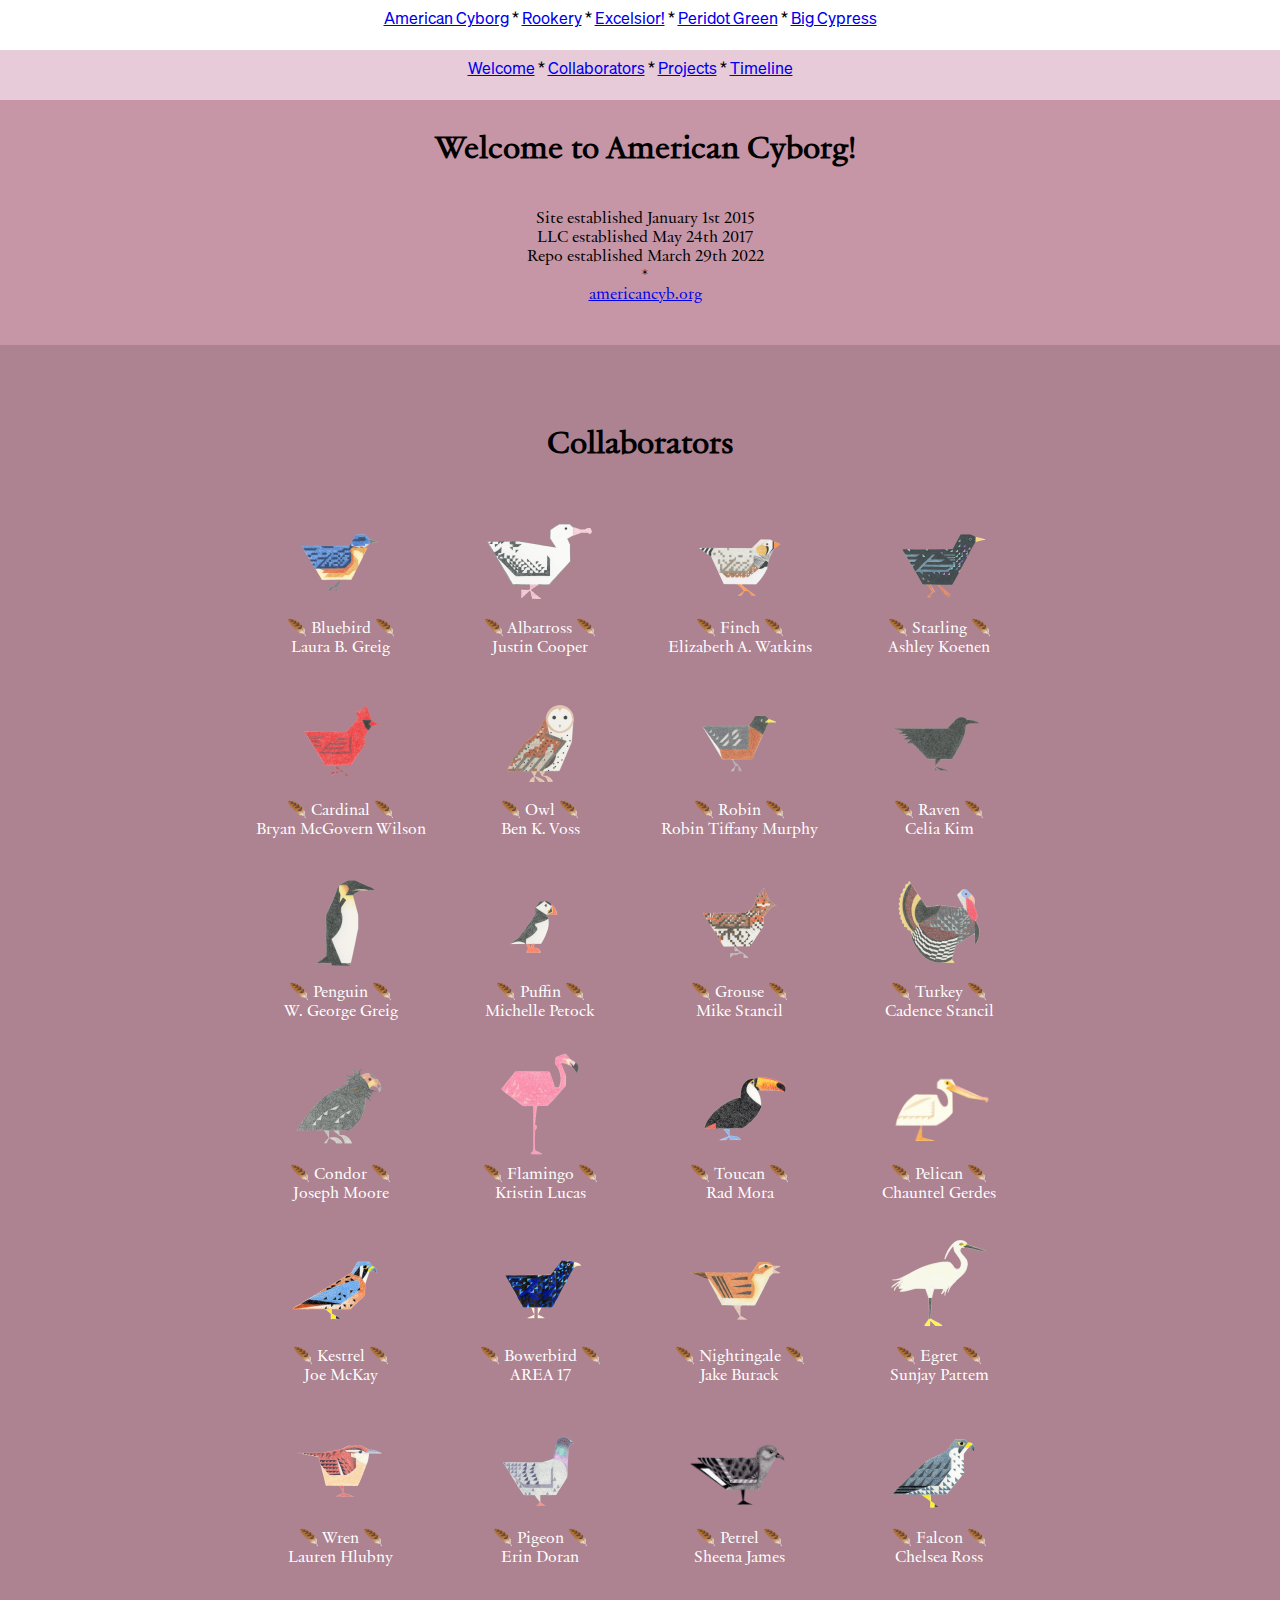
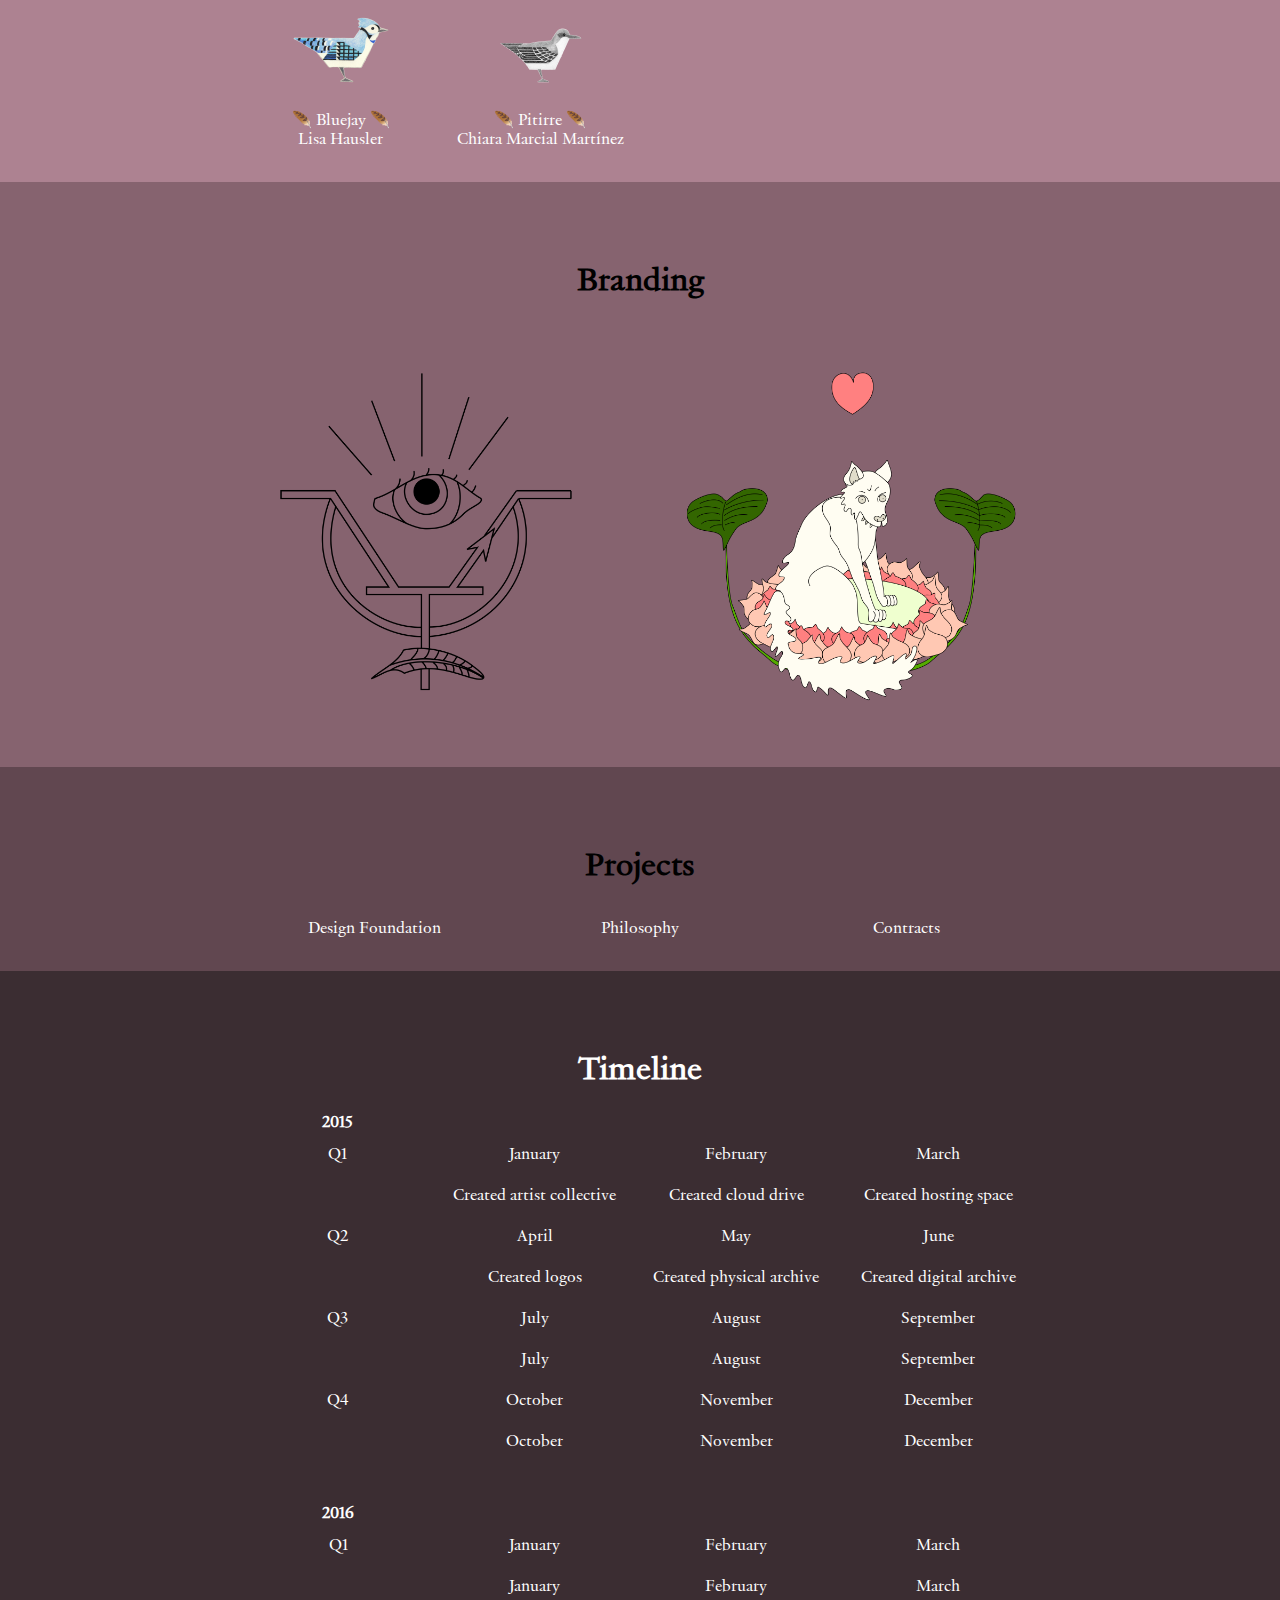
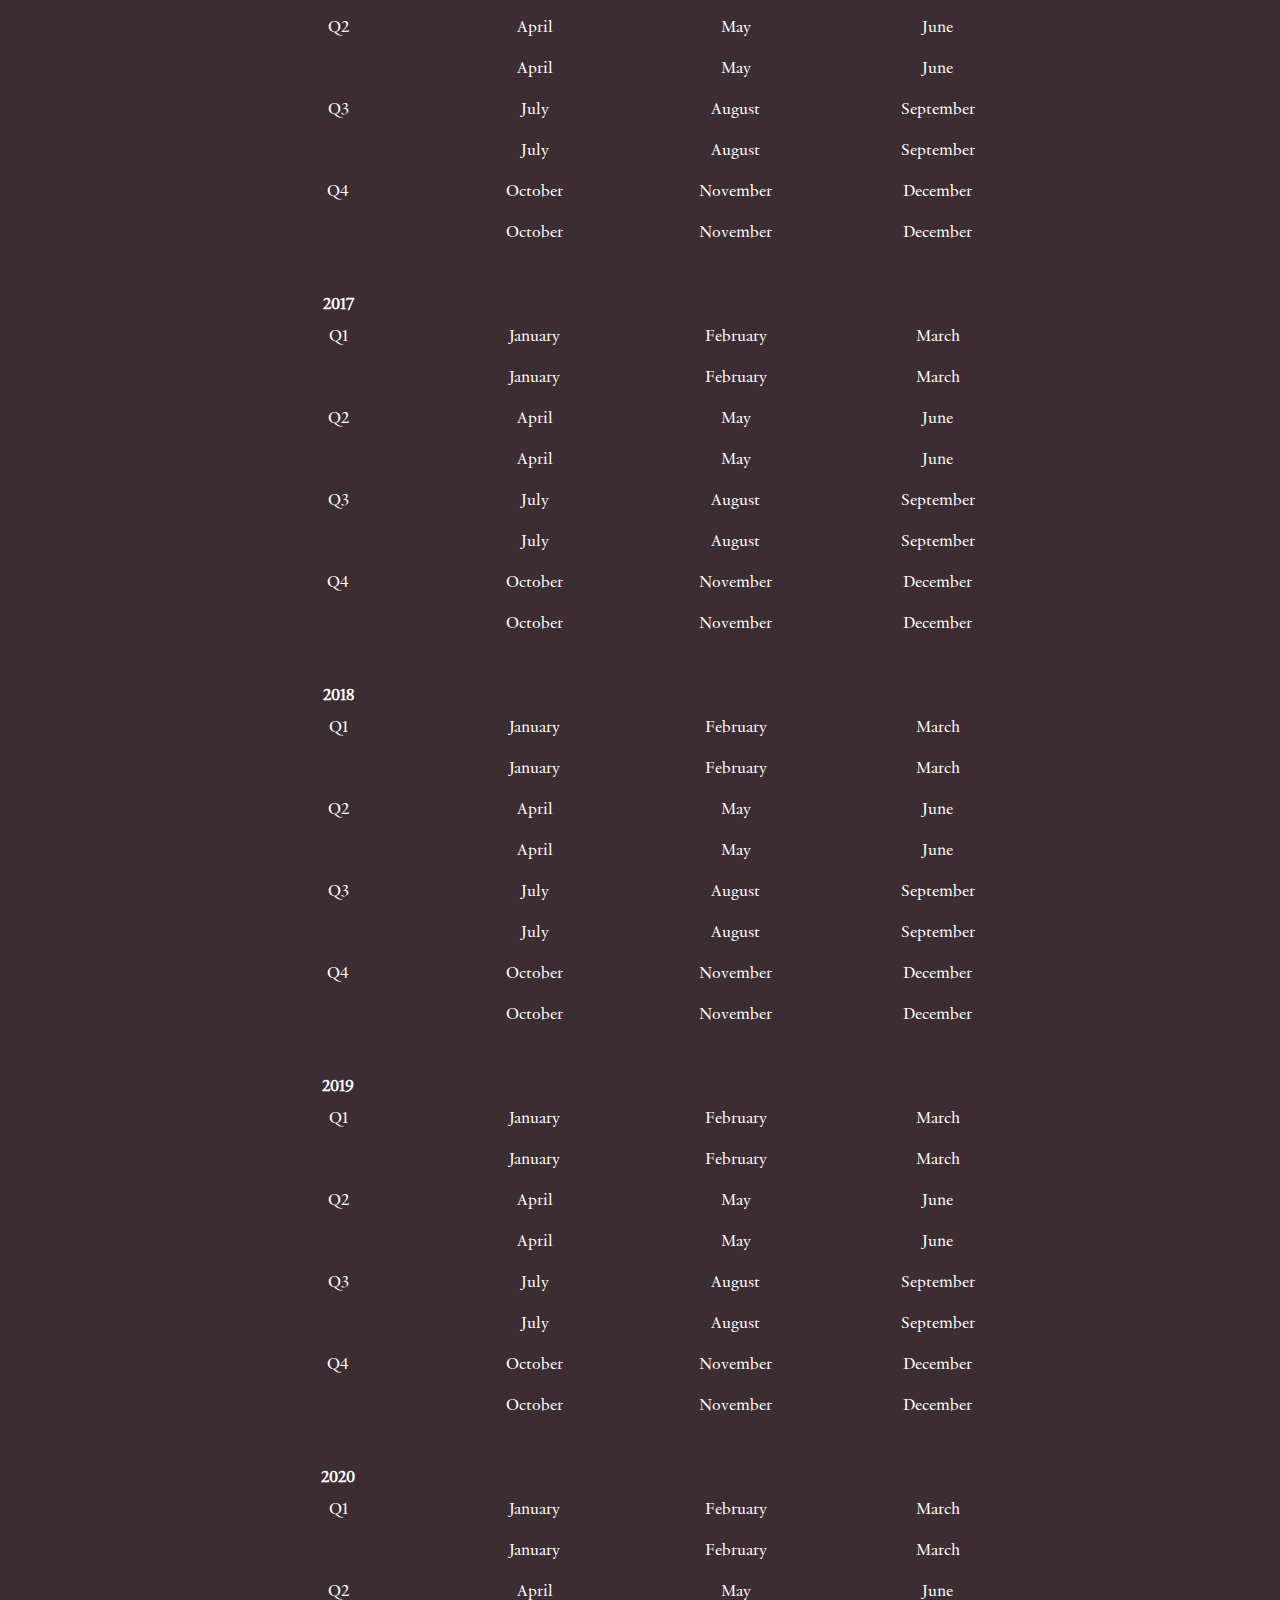
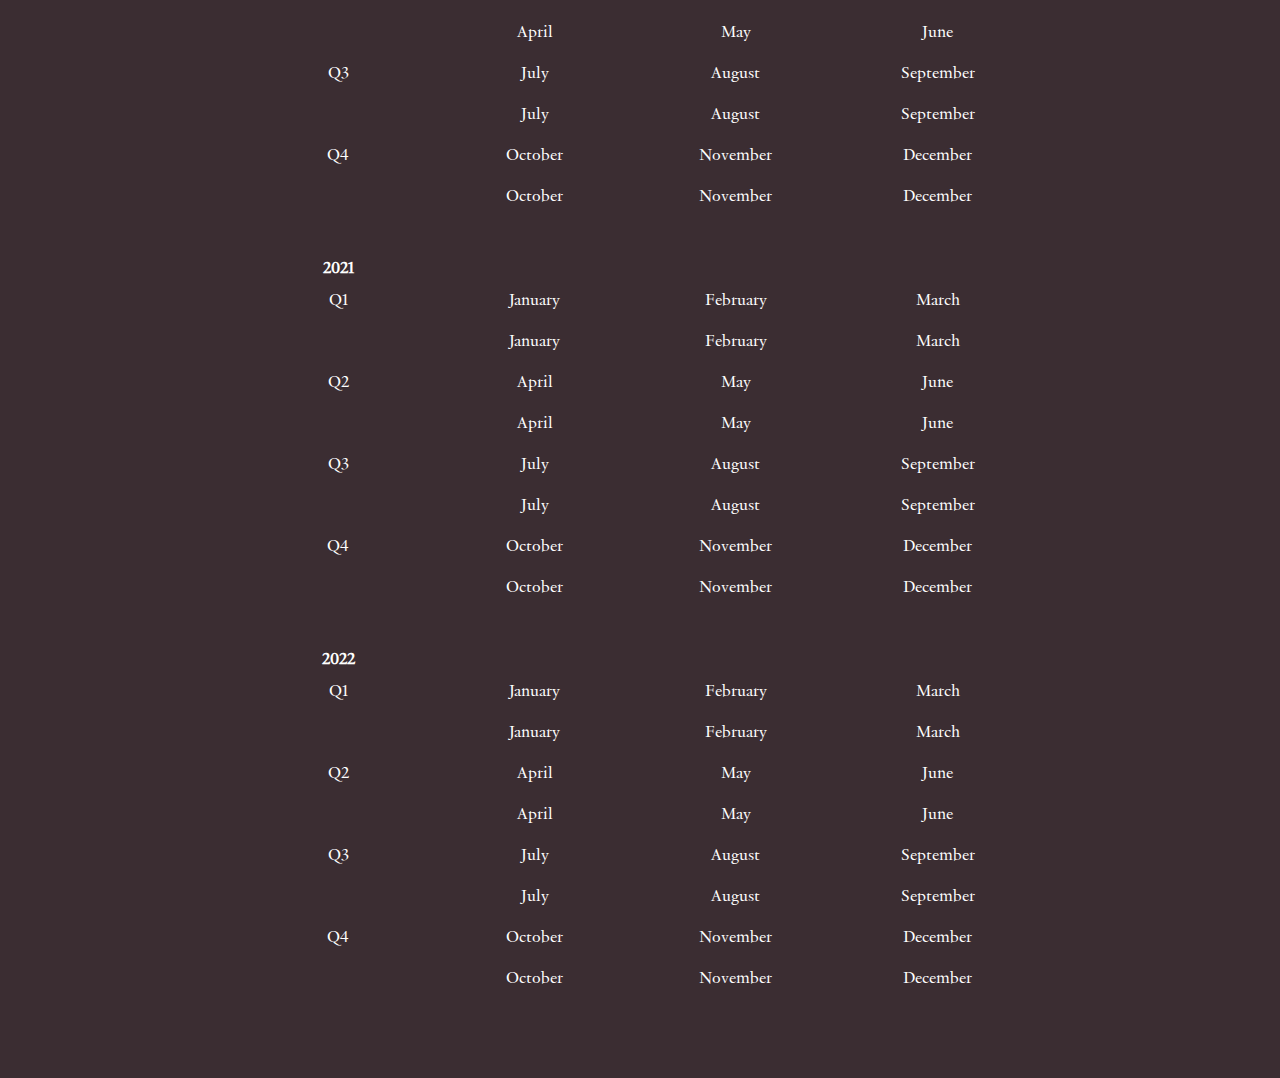
==== 1AC/index.html @ fabd2825 "Ombre Update 1AC" ====
<html>
  <head>
    <title>AC - American Cyborg</title>
    <link rel="stylesheet" href="../style.css">
    <link rel="stylesheet" href="cyborg-style.css">
  </head>

  <body>
    <div class="nav1">
      <a class="da" href="../1AC/index.html">American Cyborg</a> * 
      <a class="da" href="../2RO/index.html">Rookery</a> * 
      <a class="da" href="../3EX/index.html">Excelsior!</a> * 
      <a class="da" href="../4PG/index.html">Peridot Green</a> * 
      <a class="da" href="../5BC/index.html">Big Cypress</a>
    </div>

    <div class="nav2">
      <a class="da" href="#welcome">Welcome</a> * 
      <a class="da" href="#collaborators">Collaborators</a> * 
      <a class="da" href="#projects">Projects</a> * 
      <a class="da" href="#timeline">Timeline</a>
    </div>

    <div class="welcome" id="welcome">
      <h1>Welcome to American Cyborg!</h1>
      <br>Site established January 1st 2015
      <br>LLC established May 24th 2017
      <br>Repo established March 29th 2022
      <br>*
      <br><a href="https://americancyb.org/">americancyb.org</a>
    </div>

    <div class="collaborators" id="collaborators">
    </div>
    <div class="collaborators">
      <h1>Collaborators</h1>
      <table>
        <tr>
          <td>
            <img class="bird" src="../1AC/assets/bird-thumbs/bluebird-sm.png">
            <br>🪶 Bluebird 🪶
            <br>Laura B. Greig
          </td>
          <td>
            <img class="bird" src="../1AC/assets/bird-thumbs/albatross-sm.png">
            <br>🪶 Albatross 🪶
            <br>Justin Cooper
          </td>
          <td>
            <img class="bird" src="../1AC/assets/bird-thumbs/finch-sm.png">
            <br>🪶 Finch 🪶
            <br>Elizabeth A. Watkins
          </td>
          <td>
            <img class="bird" src="../1AC/assets/bird-thumbs/starling-sm.png">
            <br>🪶 Starling 🪶 
            <br>Ashley Koenen
          </td>
        </tr>  
        <tr>
          <td>
            <img class="bird" src="../1AC/assets/bird-thumbs/cardinal-sm.png">
            <br>🪶 Cardinal 🪶
            <br>Bryan McGovern Wilson
          </td>
          <td>
            <img class="bird" src="../1AC/assets/bird-thumbs/owl-sm.png">
            <br>🪶 Owl 🪶
            <br>Ben K. Voss
          </td>
          <td>
            <img class="bird" src="../1AC/assets/bird-thumbs/robin-sm.png">
            <br>🪶 Robin 🪶 
            <br>Robin Tiffany Murphy
          </td>
          <td>
            <img class="bird" src="../1AC/assets/bird-thumbs/raven-sm.png">
            <br>🪶 Raven 🪶
            <br>Celia Kim
          </td>
        </tr>   
        <tr>
          <td>
            <img class="bird" src="../1AC/assets/bird-thumbs/penguin-sm.png">
            <br>🪶 Penguin 🪶
            <br>W. George Greig
          </td>
          <td>
            <img class="bird" src="../1AC/assets/bird-thumbs/puffin-sm.png">
            <br>🪶 Puffin 🪶 
            <br>Michelle Petock
          </td>
          <td>
            <img class="bird" src="../1AC/assets/bird-thumbs/grouse-sm.png">
            <br>🪶 Grouse 🪶
            <br>Mike Stancil
          </td>
          <td>
            <img class="bird" src="../1AC/assets/bird-thumbs/turkey-sm.png">
            <br>🪶 Turkey 🪶
            <br>Cadence Stancil
          </td>
        </tr> 
        <tr>
          <td>
            <img class="bird" src="../1AC/assets/bird-thumbs/condor-sm.png">
            <br>🪶 Condor 🪶
            <br>Joseph Moore
          </td>
          <td>
            <img class="bird" src="../1AC/assets/bird-thumbs/flamingo-sm.png">
            <br>🪶 Flamingo 🪶
            <br>Kristin Lucas
          </td>
          <td>
            <img class="bird" src="../1AC/assets/bird-thumbs/toucan-sm.png">
            <br>🪶 Toucan 🪶
            <br>Rad Mora
          </td>
          <td>
            <img class="bird" src="../1AC/assets/bird-thumbs/pelican-sm.png">
            <br>🪶 Pelican 🪶
            <br>Chauntel Gerdes
          </td>
        </tr>
        <tr>
          <td>
            <img class="bird" src="../1AC/assets/bird-thumbs/kestrel-sm.png">
            <br>🪶 Kestrel 🪶
            <br>Joe McKay
          </td>
          <td>
            <img class="bird" src="../1AC/assets/bird-thumbs/bowerbird-sm.png">
            <br>🪶 Bowerbird 🪶
            <br>AREA 17
          </td>
          <td>
            <img class="bird" src="../1AC/assets/bird-thumbs/nightingale-sm.png">
            <br>🪶 Nightingale 🪶
            <br>Jake Burack
          </td>
          <td>
            <img class="bird" src="../1AC/assets/bird-thumbs/egret-sm.png">
            <br>🪶 Egret 🪶
            <br>Sunjay Pattem
          </td>
        </tr>    
        <tr>
          <td>
            <img class="bird" src="../1AC/assets/bird-thumbs/wren-sm.png">
            <br>🪶 Wren 🪶
            <br>Lauren Hlubny
          </td>
          <td>
            <img class="bird" src="../1AC/assets/bird-thumbs/pigeon-sm.png">
            <br>🪶 Pigeon 🪶
            <br>Erin Doran
          </td>
          <td>
            <img class="bird" src="../1AC/assets/bird-thumbs/petrel-sm.png">
            <br>🪶 Petrel 🪶
            <br>Sheena James
          </td>
          <td>
            <img class="bird" src="../1AC/assets/bird-thumbs/falcon-sm.png">
            <br>🪶 Falcon 🪶
            <br>Chelsea Ross
          </td>
        </tr>  
        <tr>
          <td>
            <img class="bird" src="../1AC/assets/bird-thumbs/bluejay-sm.png">
            <br>🪶 Bluejay 🪶
            <br>Lisa Hausler
          </td>
          <td>
            <img class="bird" src="../1AC/assets/bird-thumbs/pitirre-sm.png">
            <br>🪶 Pitirre 🪶
            <br>Chiara Marcial Martínez
          <td>
          </td>
          <td>
          </td>
        </tr>  
      </table>
    </div>



  <div class="branding" id="branding">
  </div>
  <div class="branding">
    <h1>Branding</h1>
      <table>
        <tr><td><img class="logo" src="assets/sector-logos/1AC-sigil.png"></td>
          <td><img class="logo" src="assets/sector-logos/1AC-fancy.png"></td></tr>
      </table>
  </div>

  <div class="projects" id="projects">
  </div>
  <div class="projects">
    <h1>Projects</h1>
    <table>
      <tr>
        <td>Design Foundation</td>
        <td>Philosophy</td>
        <td>Contracts</td>
      </tr>
    </table>
  </div>



  <div class="timeline" id="timeline">
  </div>
  <div class="timeline">
    <h1>Timeline</h1>
    <table>
      <th>2015</th>
      <tr><td>Q1</td><td>January</td><td>February</td><td>March</td></tr>
      <tr><td></td>
        <td>Created artist collective</td>
        <td>Created cloud drive</td>
        <td>Created hosting space</td></tr>
      <tr><td>Q2</td><td>April</td><td>May</td><td>June</td></tr>
      <tr><td></td>
        <td>Created logos</td>
        <td>Created physical archive</td>
        <td>Created digital archive</td>
      </tr>
      <tr><td>Q3</td><td>July</td><td>August</td><td>September</td></tr>
      <tr><td></td>
        <td>July</td>
        <td>August</td>
        <td>September</td>
      </tr>
      <tr><td>Q4</td><td>October</td><td>November</td><td>December</td></tr>
      <tr><td></td>
        <td>October</td>
        <td>November</td>
        <td>December</td>
      </tr>
    </table>
  
    <br><br>
    <table>
      <th>2016</th>
      <tr><td>Q1</td><td>January</td><td>February</td><td>March</td></tr>
      <tr><td></td>
        <td>January</td>
        <td>February</td>
        <td>March</td></tr>
      <tr><td>Q2</td><td>April</td><td>May</td><td>June</td></tr>
      <tr><td></td>
        <td>April</td>
        <td>May</td>
        <td>June</td>
      </tr>
      <tr><td>Q3</td><td>July</td><td>August</td><td>September</td></tr>
      <tr><td></td>
        <td>July</td>
        <td>August</td>
        <td>September</td>
      </tr>
      <tr><td>Q4</td><td>October</td><td>November</td><td>December</td></tr>
      <tr><td></td>
        <td>October</td>
        <td>November</td>
        <td>December</td>
      </tr>
    </table>
    
    <br><br>
    <table>
      <th>2017</th>
      <tr><td>Q1</td><td>January</td><td>February</td><td>March</td></tr>
      <tr><td></td>
        <td>January</td>
        <td>February</td>
        <td>March</td></tr>
      <tr><td>Q2</td><td>April</td><td>May</td><td>June</td></tr>
      <tr><td></td>
        <td>April</td>
        <td>May</td>
        <td>June</td>
      </tr>
      <tr><td>Q3</td><td>July</td><td>August</td><td>September</td></tr>
      <tr><td></td>
        <td>July</td>
        <td>August</td>
        <td>September</td>
      </tr>
      <tr><td>Q4</td><td>October</td><td>November</td><td>December</td></tr>
      <tr><td></td>
        <td>October</td>
        <td>November</td>
        <td>December</td>
      </tr>
    </table>

    <br><br>
    <table>
      <th>2018</th>
      <tr><td>Q1</td><td>January</td><td>February</td><td>March</td></tr>
      <tr><td></td>
        <td>January</td>
        <td>February</td>
        <td>March</td></tr>
      <tr><td>Q2</td><td>April</td><td>May</td><td>June</td></tr>
      <tr><td></td>
        <td>April</td>
        <td>May</td>
        <td>June</td>
      </tr>
      <tr><td>Q3</td><td>July</td><td>August</td><td>September</td></tr>
      <tr><td></td>
        <td>July</td>
        <td>August</td>
        <td>September</td>
      </tr>
      <tr><td>Q4</td><td>October</td><td>November</td><td>December</td></tr>
      <tr><td></td>
        <td>October</td>
        <td>November</td>
        <td>December</td>
      </tr>
    </table>
    <br><br>
    <table>
      <th>2019</th>
      <tr><td>Q1</td><td>January</td><td>February</td><td>March</td></tr>
      <tr><td></td>
        <td>January</td>
        <td>February</td>
        <td>March</td></tr>
      <tr><td>Q2</td><td>April</td><td>May</td><td>June</td></tr>
      <tr><td></td>
        <td>April</td>
        <td>May</td>
        <td>June</td>
      </tr>
      <tr><td>Q3</td><td>July</td><td>August</td><td>September</td></tr>
      <tr><td></td>
        <td>July</td>
        <td>August</td>
        <td>September</td>
      </tr>
      <tr><td>Q4</td><td>October</td><td>November</td><td>December</td></tr>
      <tr><td></td>
        <td>October</td>
        <td>November</td>
        <td>December</td>
      </tr>
    </table>

    <br><br>
    <table>
      <th>2020</th>
      <tr><td>Q1</td><td>January</td><td>February</td><td>March</td></tr>
      <tr><td></td>
        <td>January</td>
        <td>February</td>
        <td>March</td></tr>
      <tr><td>Q2</td><td>April</td><td>May</td><td>June</td></tr>
      <tr><td></td>
        <td>April</td>
        <td>May</td>
        <td>June</td>
      </tr>
      <tr><td>Q3</td><td>July</td><td>August</td><td>September</td></tr>
      <tr><td></td>
        <td>July</td>
        <td>August</td>
        <td>September</td>
      </tr>
      <tr><td>Q4</td><td>October</td><td>November</td><td>December</td></tr>
      <tr><td></td>
        <td>October</td>
        <td>November</td>
        <td>December</td>
      </tr>
    </table>

    <br><br>
    <table>
      <th>2021</th>
      <tr><td>Q1</td><td>January</td><td>February</td><td>March</td></tr>
      <tr><td></td>
        <td>January</td>
        <td>February</td>
        <td>March</td></tr>
      <tr><td>Q2</td><td>April</td><td>May</td><td>June</td></tr>
      <tr><td></td>
        <td>April</td>
        <td>May</td>
        <td>June</td>
      </tr>
      <tr><td>Q3</td><td>July</td><td>August</td><td>September</td></tr>
      <tr><td></td>
        <td>July</td>
        <td>August</td>
        <td>September</td>
      </tr>
      <tr><td>Q4</td><td>October</td><td>November</td><td>December</td></tr>
      <tr><td></td>
        <td>October</td>
        <td>November</td>
        <td>December</td>
      </tr>
    </table>
    
    <br><br>
    <table>
      <th>2022</th>
      <tr><td>Q1</td><td>January</td><td>February</td><td>March</td></tr>
      <tr><td></td>
        <td>January</td>
        <td>February</td>
        <td>March</td></tr>
      <tr><td>Q2</td><td>April</td><td>May</td><td>June</td></tr>
      <tr><td></td>
        <td>April</td>
        <td>May</td>
        <td>June</td>
      </tr>
      <tr><td>Q3</td><td>July</td><td>August</td><td>September</td></tr>
      <tr><td></td>
        <td>July</td>
        <td>August</td>
        <td>September</td>
      </tr>
      <tr><td>Q4</td><td>October</td><td>November</td><td>December</td></tr>
      <tr><td></td>
        <td>October</td>
        <td>November</td>
        <td>December</td>
      </tr>
    </table>
    <br><br><br>
  </div>
</body>
</html>
---- style.css ----
body{
    margin: 0 auto;
    text-align: center;
    font-family: JJannon;
}

@font-face {
    font-family: JJannon;
    src: url(/data/JJannon-Regular.otf);
}

@font-face {
    font-family: Sohne;
    src: url(/data/Sohne-Buch.otf);
}

div.nav1{
    font-family: Sohne;
    clear: both;
    width: 100%;
    height: 50px;
    padding: 10px;
    background-color: rgb(255,255,255);
    position: fixed;
    top: 0;
    right: 0;

}

div.nav2{
    font-family: Sohne;
    clear: both;
    width: 100%;
    height: 30px;
    padding: 10px;
    background-color: rgb(223, 223, 223);
    position: fixed;
    top: 50px;
    right: 0;
}

table{
    margin: 0 auto;
    text-align: center;
    color: rgb(255,255,255);
}

td{
    padding: 10px;
}

div.bird{
    float: left;
    width: 200px;
    padding: 0 0 20px 0;
}

img.bird{
    width: 120px;
    height: 120px;
}

div.welcome{
    clear: both;
    margin: 0 auto;
    padding-top: 110px;
    padding-bottom: 40px;
    padding-left: 10px;
}

div.collaborators{
    clear: both;
    margin: 0 auto;
    width: 100%;
    padding-top: 20px;
    padding-bottom: 20px;
}

div.branding{
    clear: both;
    margin: 0 auto;
    width: 100%;
    padding-top: 20px;
    padding-bottom: 20px;
}

div.projects{
    clear: both;
    margin: 0 auto;
    width: 100%;
    padding-top: 20px;
    padding-bottom: 20px;
}

div.timeline{
    clear: both;
    margin: 0 auto;
    width: 100%;
    padding-top: 20px;
    padding-bottom: 20px;
    color: rgb(255,255,255);
}

img.logo{
    width: 400px;
    height: auto;
}

table{
    width: 800px;
}

td{
    width: 200px;
}
---- 1AC/cyborg-style.css ----
div.nav2 {
    background-color: rgb(231, 203, 216);
  }

.welcome{
    background-color: rgb(199, 150, 166);
}

div.collaborators{
    background-color: rgb(173, 130, 145);
    width: 100%;
}

div.birds{
    background-color: rgb(173, 130, 145);
    width: 600px;
}

div.branding{
    background-color: rgb(134, 99, 111);
}

div.projects{
    background-color: rgb(97, 71, 80);
}

div.timeline{
    background-color: rgb(59, 45, 50);
}
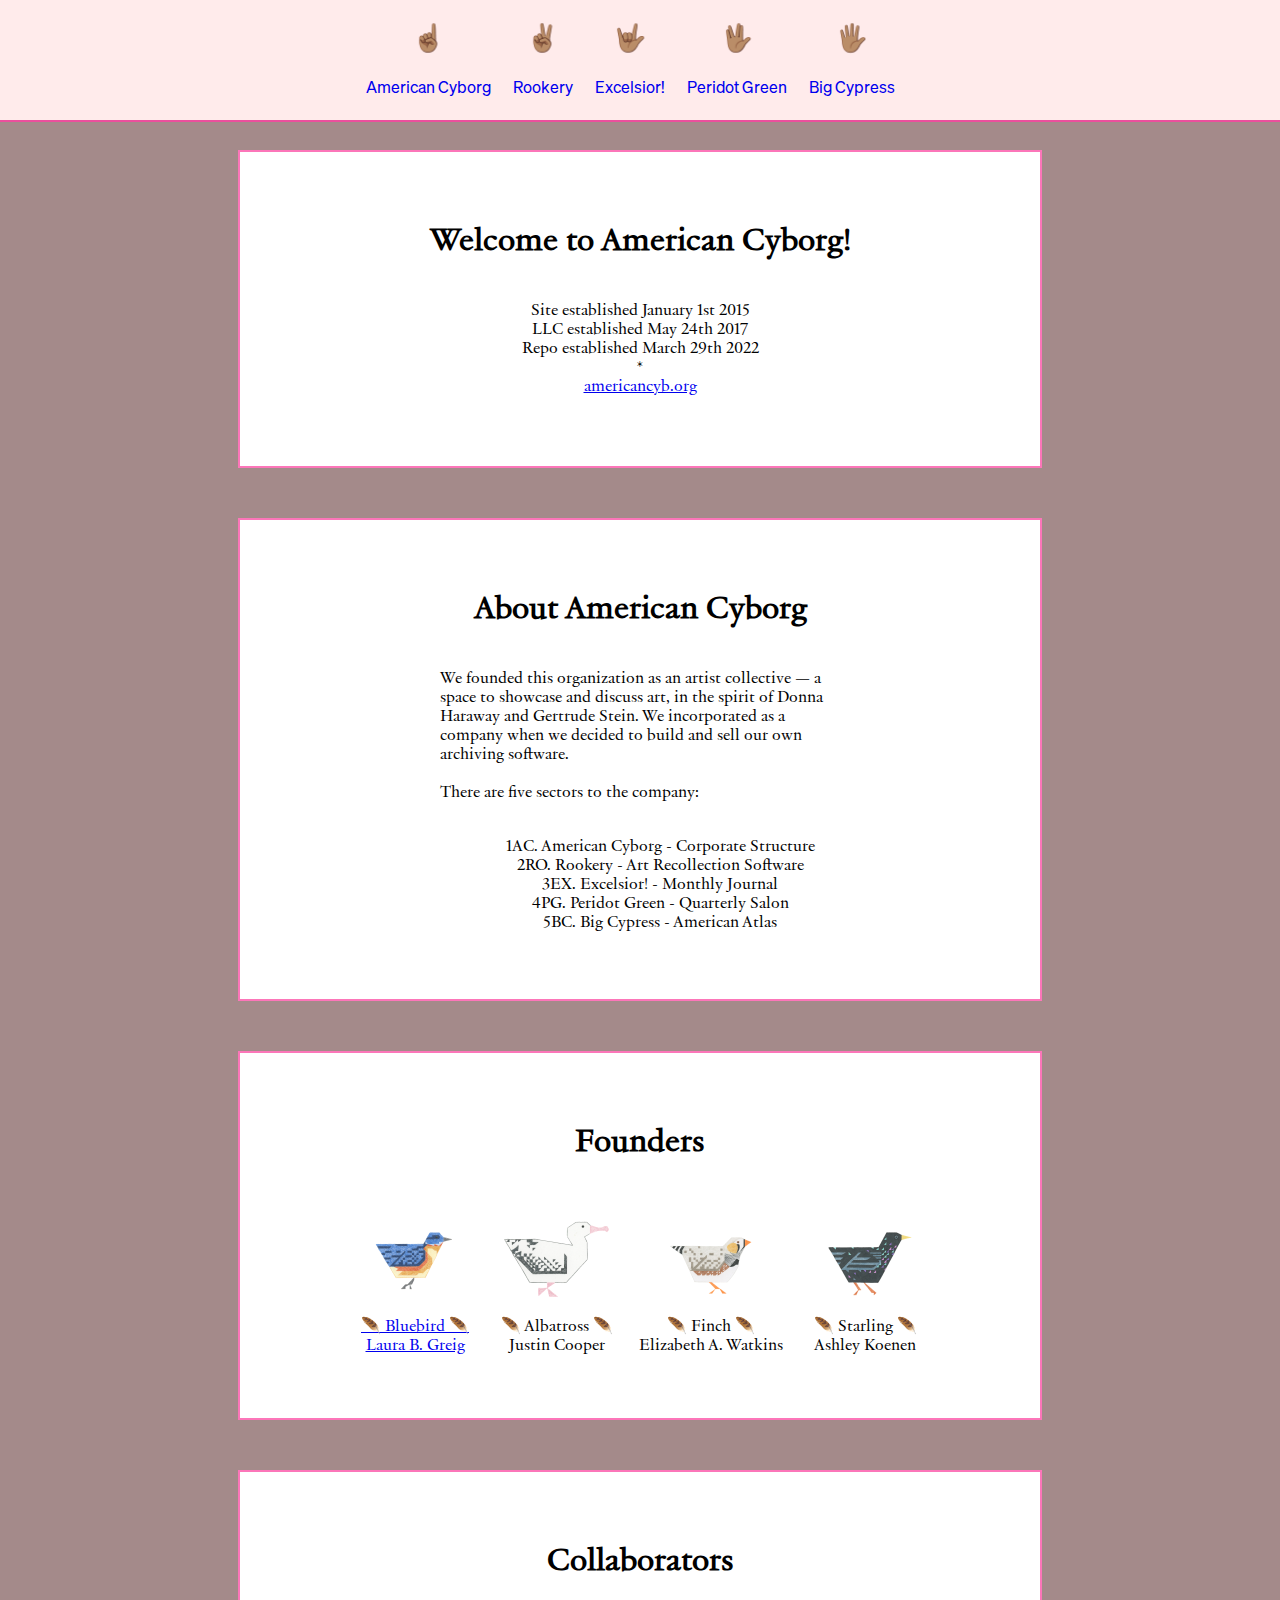
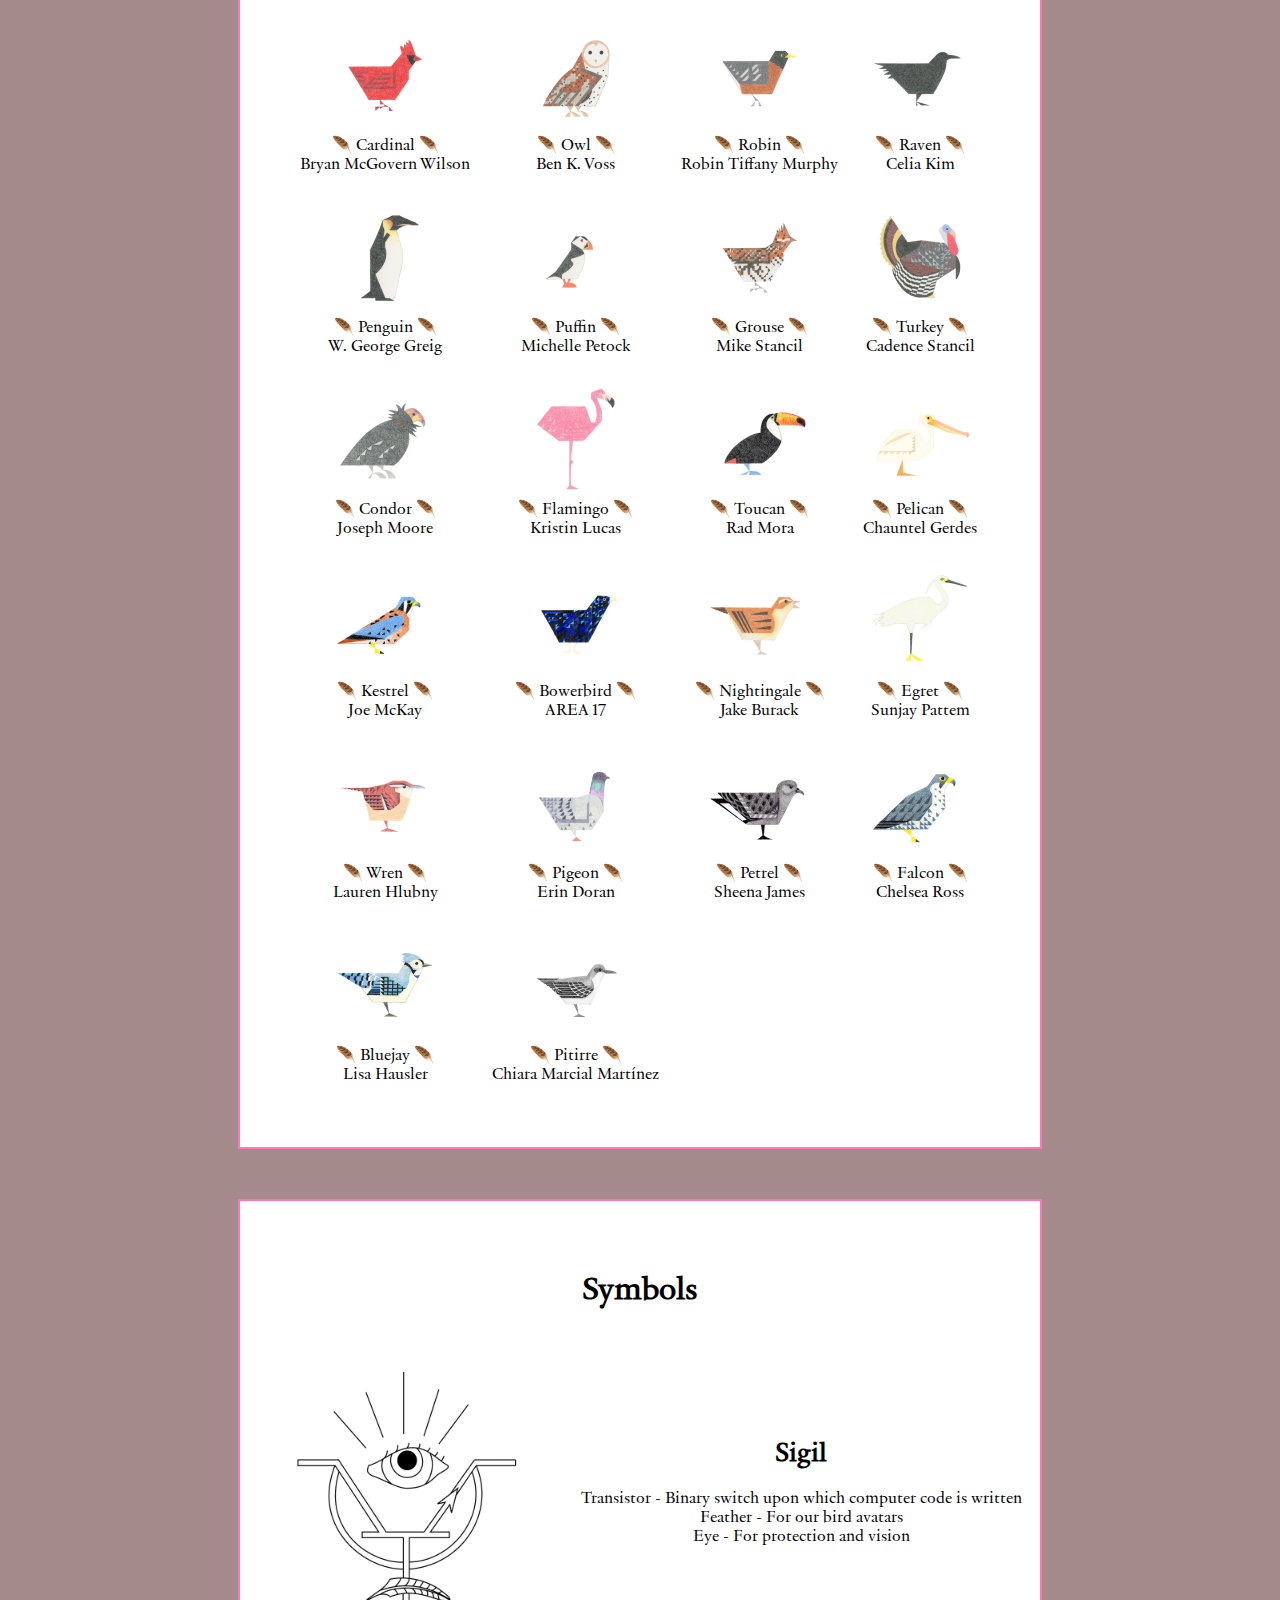
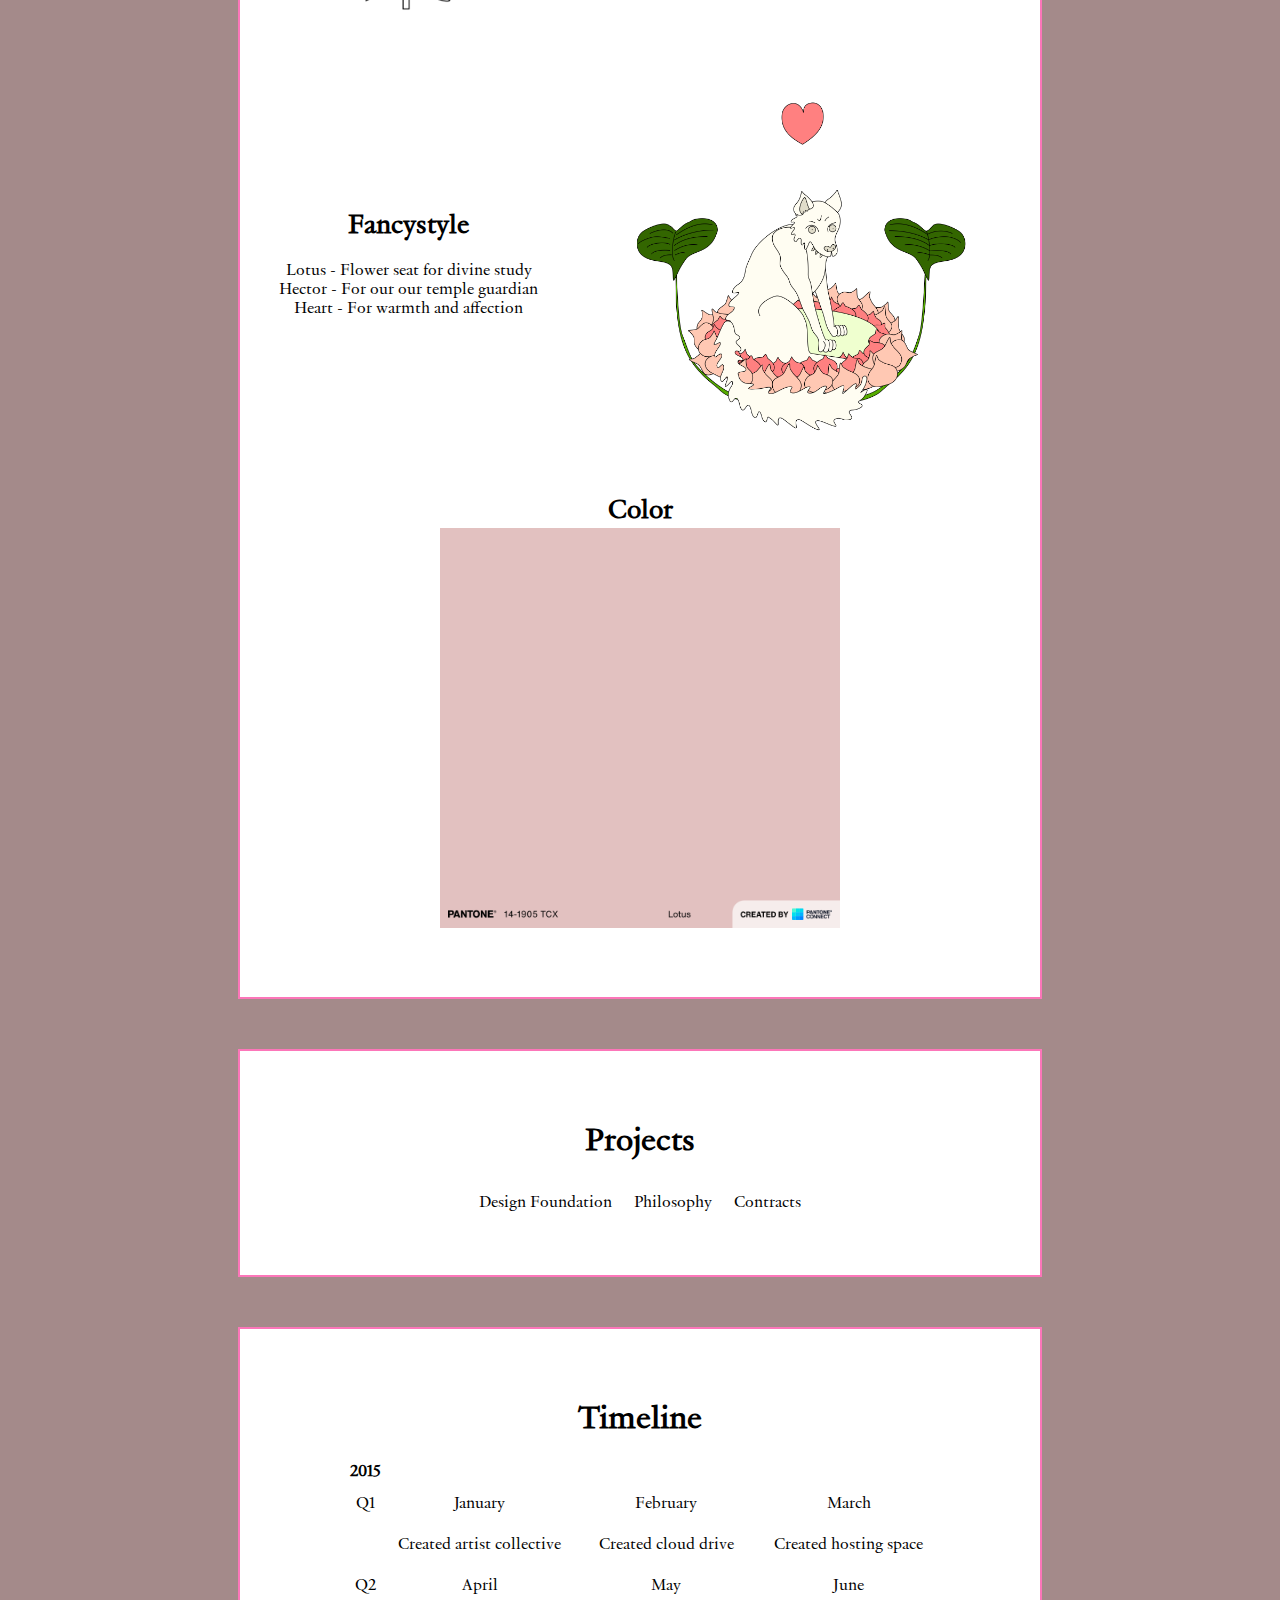
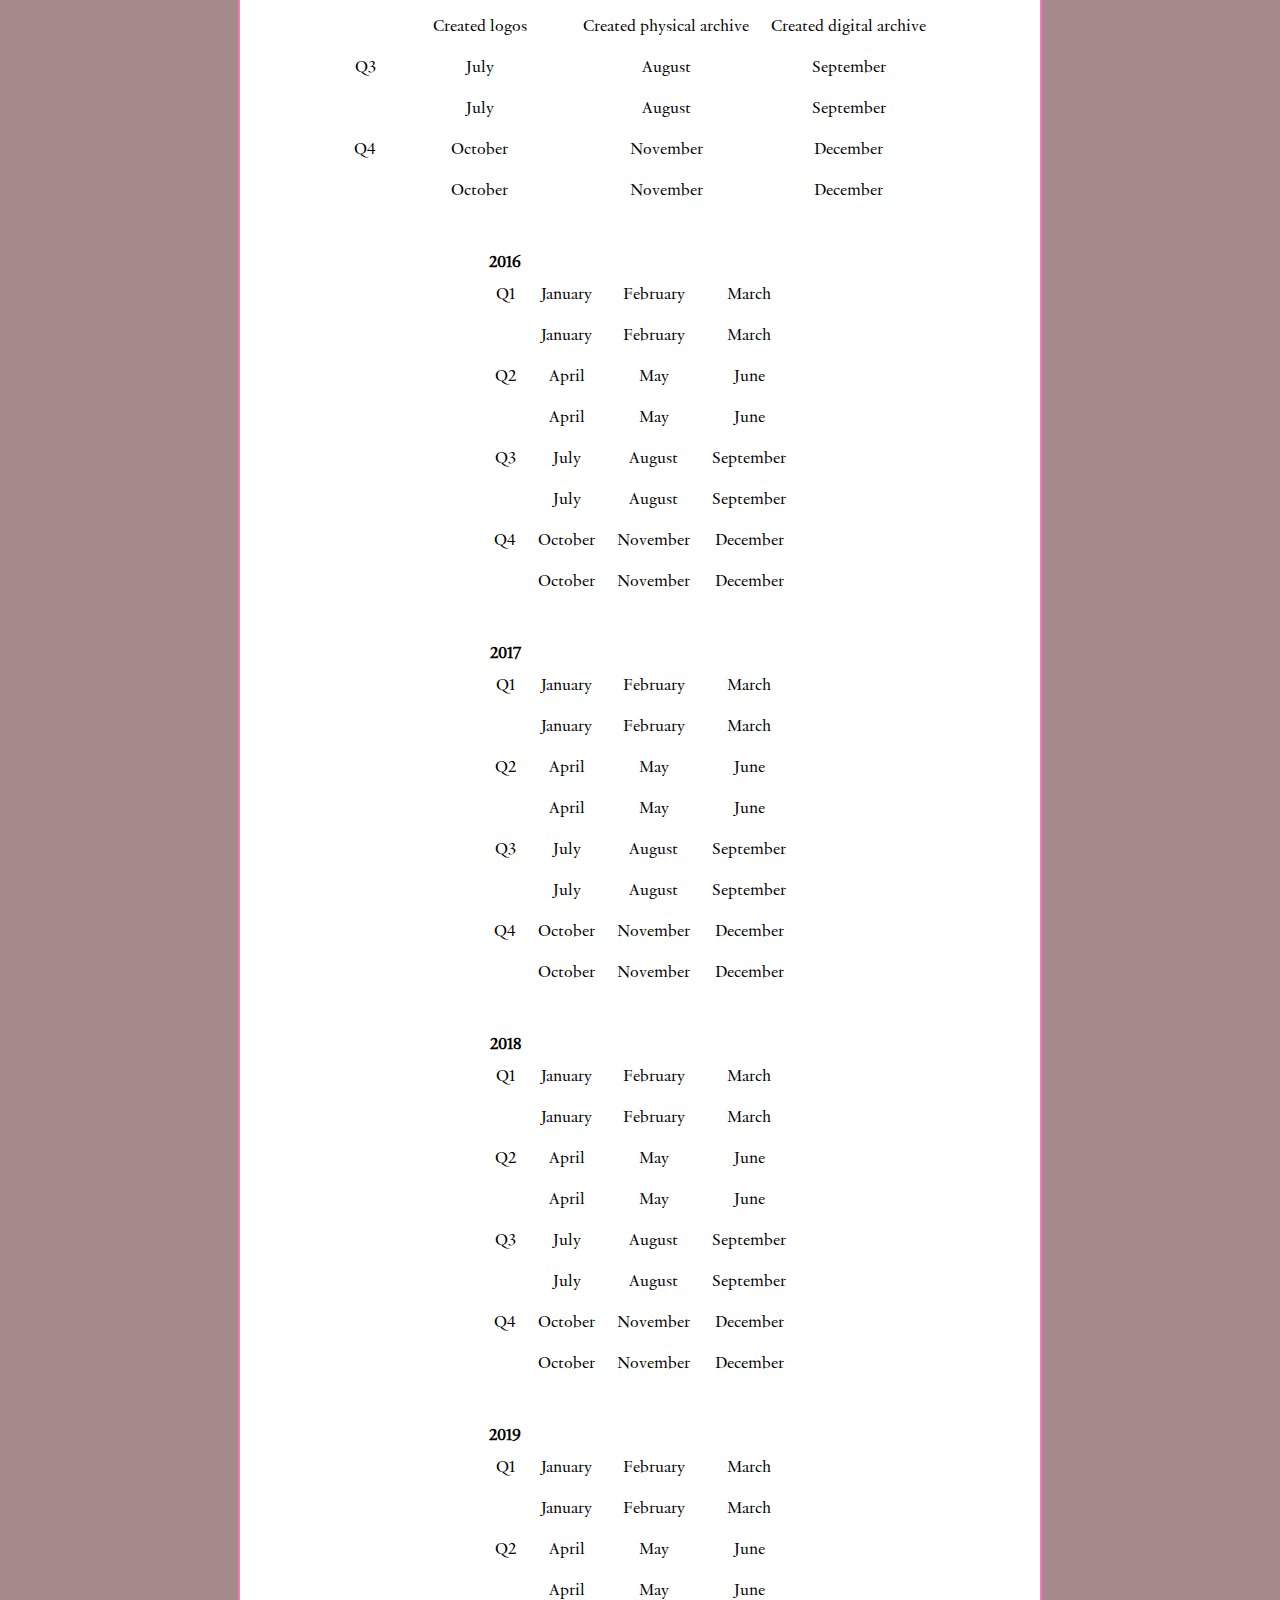
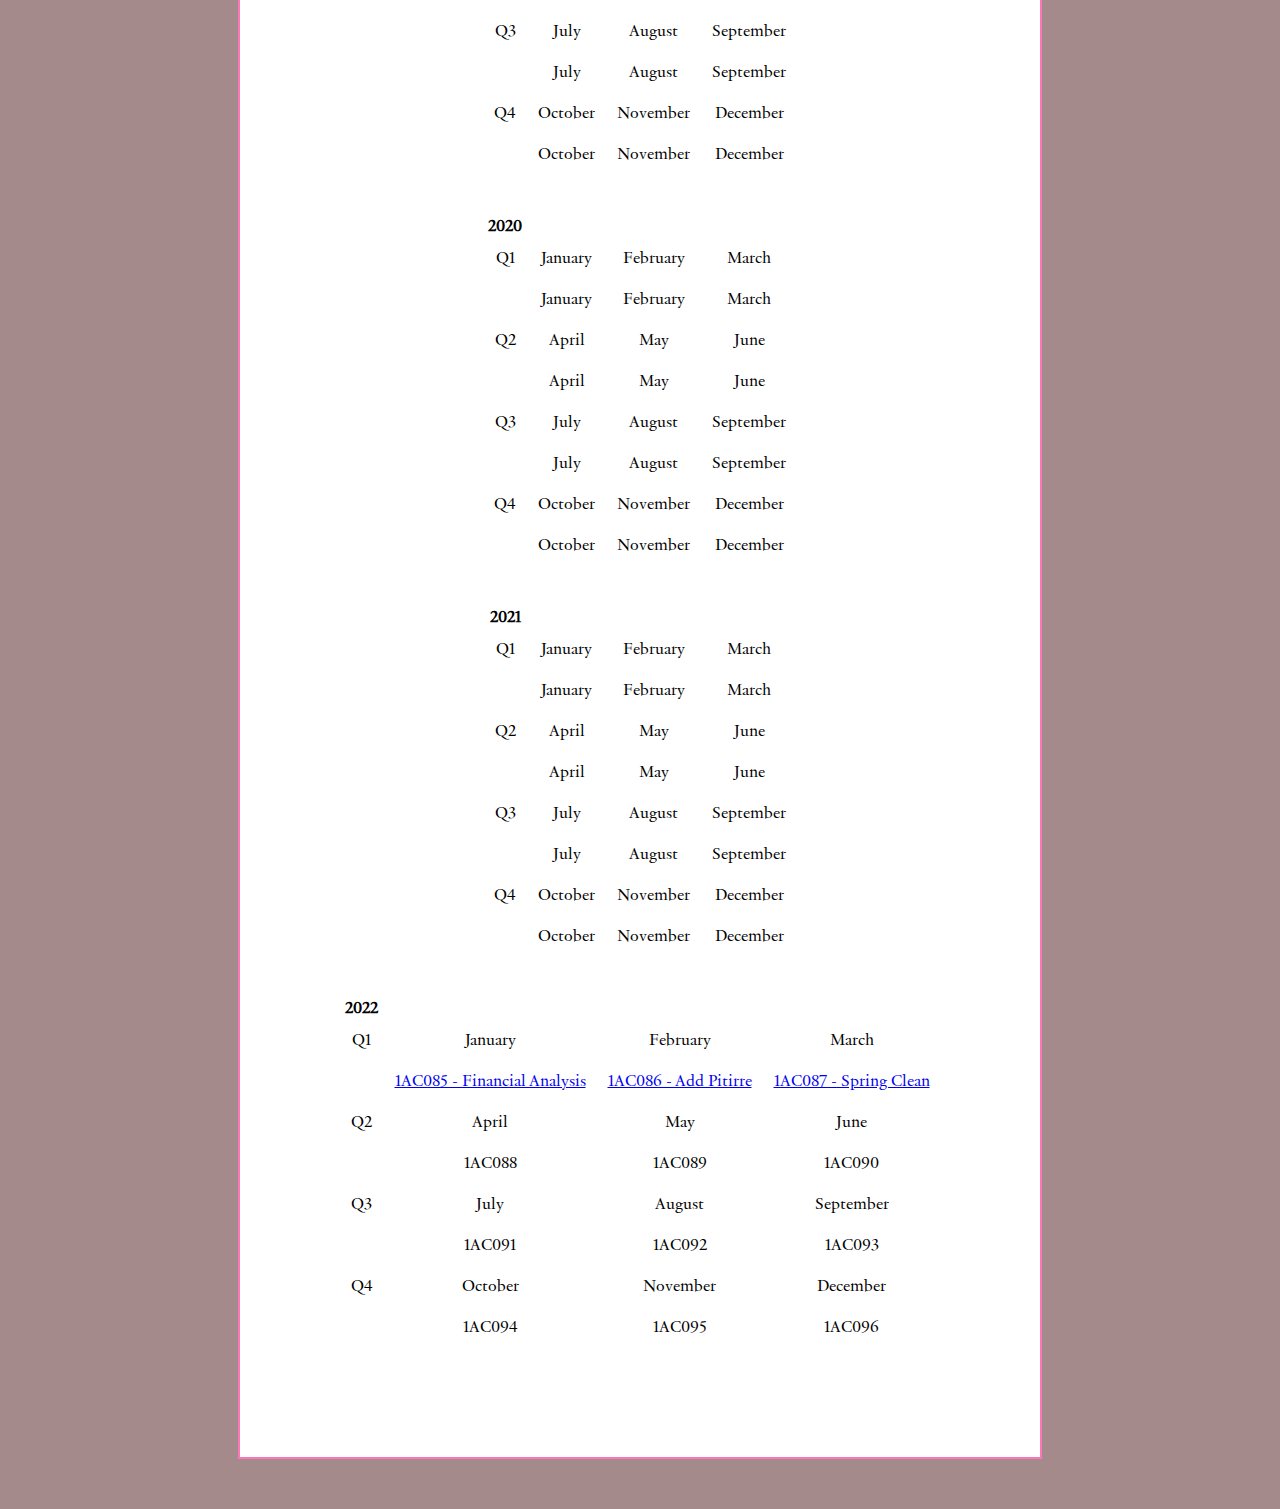
==== commit 9010f0b4: "Neon Update" ====
--- a/1AC/index.html
+++ b/1AC/index.html
@@ -7,39 +7,53 @@
 
   <body>
     <div class="nav1">
-      <a class="da" href="../1AC/index.html">American Cyborg</a> * 
-      <a class="da" href="../2RO/index.html">Rookery</a> * 
-      <a class="da" href="../3EX/index.html">Excelsior!</a> * 
-      <a class="da" href="../4PG/index.html">Peridot Green</a> * 
-      <a class="da" href="../5BC/index.html">Big Cypress</a>
+      <table>
+        <tr><td><h3><a class="da" href="../1AC/index.html">☝🏽</a></h3></td>
+          <td><h3><a class="da" href="../2RO/index.html">✌🏽</a></h3></td>
+          <td><h3><a class="da" href="../3EX/index.html">🤟🏽</a></h3></td>
+          <td><h3><a class="da" href="../4PG/index.html">🖖🏽</a></h3></td>
+          <td><h3><a class="da" href="../5BC/index.html">🖐🏽</a></h3></td></tr>
+        <tr><td><a class="da" href="../1AC/index.html">American Cyborg</a></td>
+          <td><a class="da" href="../2RO/index.html">Rookery</a></td>
+          <td><a class="da" href="../3EX/index.html">Excelsior!</a></td>
+          <td><a class="da" href="../4PG/index.html">Peridot Green</a></td>
+          <td><a class="da" href="../5BC/index.html">Big Cypress</a></td></tr>
+      </table>
     </div>
 
-    <div class="nav2">
-      <a class="da" href="#welcome">Welcome</a> * 
-      <a class="da" href="#collaborators">Collaborators</a> * 
-      <a class="da" href="#projects">Projects</a> * 
-      <a class="da" href="#timeline">Timeline</a>
-    </div>
-
-    <div class="welcome" id="welcome">
+
+    <div class="default" id="welcome">
       <h1>Welcome to American Cyborg!</h1>
       <br>Site established January 1st 2015
       <br>LLC established May 24th 2017
       <br>Repo established March 29th 2022
       <br>*
       <br><a href="https://americancyb.org/">americancyb.org</a>
+      <br><br>
     </div>
 
-    <div class="collaborators" id="collaborators">
+    <div class="default" id="about">
+      <h1>About American Cyborg</h1>
+      <br><p>We founded this organization as an artist collective — a space to showcase and discuss art, in the spirit of Donna Haraway and Gertrude Stein. We incorporated as a company when we decided to build and sell our own archiving software.</p>
+      <br><p>There are five sectors to the company:
+        <ul><br>1AC. American Cyborg - Corporate Structure
+        <br>2RO. Rookery - Art Recollection Software
+        <br>3EX. Excelsior! - Monthly Journal
+        <br>4PG. Peridot Green - Quarterly Salon
+        <br>5BC. Big Cypress - American Atlas
+        </ul>
+      </p>
     </div>
-    <div class="collaborators">
-      <h1>Collaborators</h1>
+
+    <div class="default">
+      <h1>Founders</h1>
       <table>
         <tr>
           <td>
+            <a href="birds/bluebird.html">
             <img class="bird" src="../1AC/assets/bird-thumbs/bluebird-sm.png">
             <br>🪶 Bluebird 🪶
-            <br>Laura B. Greig
+            <br>Laura B. Greig</a>
           </td>
           <td>
             <img class="bird" src="../1AC/assets/bird-thumbs/albatross-sm.png">
@@ -57,6 +71,11 @@
             <br>Ashley Koenen
           </td>
         </tr>  
+        </table>
+        </div>
+    <div class="default">
+      <h1>Collaborators</h1>
+      <table>
         <tr>
           <td>
             <img class="bird" src="../1AC/assets/bird-thumbs/cardinal-sm.png">
@@ -187,19 +206,27 @@
 
 
 
-  <div class="branding" id="branding">
+  <div class="default">
+    <h1>Symbols</h1>
+      <table>
+        <tr><td><img class="sigil" src="assets/sector-logos/1AC-sigil.png"></td>
+          <td><h3>Sigil</h3>
+            <br>Transistor - Binary switch upon which computer code is written
+            <br>Feather - For our bird avatars
+            <br>Eye - For protection and vision
+          </td></tr>
+          <tr><td><h3>Fancystyle</h3>
+            <br>Lotus - Flower seat for divine study
+            <br>Hector - For our our temple guardian
+            <br>Heart - For warmth and affection</td>
+            <td><img class="fancy" src="assets/sector-logos/1AC-fancy.png"></td></tr>
+      </table>
+
+      <br><h3>Color</h3>
+      <img class="fancy" src="assets/sector-colors/14-1905-TCX-lotus.png"><br><br>
   </div>
-  <div class="branding">
-    <h1>Branding</h1>
-      <table>
-        <tr><td><img class="logo" src="assets/sector-logos/1AC-sigil.png"></td>
-          <td><img class="logo" src="assets/sector-logos/1AC-fancy.png"></td></tr>
-      </table>
-  </div>
-
-  <div class="projects" id="projects">
-  </div>
-  <div class="projects">
+
+  <div class="default">
     <h1>Projects</h1>
     <table>
       <tr>
@@ -208,14 +235,14 @@
         <td>Contracts</td>
       </tr>
     </table>
+
+
   </div>
 
 
-
-  <div class="timeline" id="timeline">
-  </div>
-  <div class="timeline">
+  <div class="default">
     <h1>Timeline</h1>
+
     <table>
       <th>2015</th>
       <tr><td>Q1</td><td>January</td><td>February</td><td>March</td></tr>
@@ -415,26 +442,29 @@
       <th>2022</th>
       <tr><td>Q1</td><td>January</td><td>February</td><td>March</td></tr>
       <tr><td></td>
-        <td>January</td>
-        <td>February</td>
-        <td>March</td></tr>
-      <tr><td>Q2</td><td>April</td><td>May</td><td>June</td></tr>
-      <tr><td></td>
-        <td>April</td>
-        <td>May</td>
-        <td>June</td>
-      </tr>
-      <tr><td>Q3</td><td>July</td><td>August</td><td>September</td></tr>
-      <tr><td></td>
-        <td>July</td>
-        <td>August</td>
-        <td>September</td>
-      </tr>
-      <tr><td>Q4</td><td>October</td><td>November</td><td>December</td></tr>
-      <tr><td></td>
-        <td>October</td>
-        <td>November</td>
-        <td>December</td>
+        <td><a href="https://americancyb.org/cyborg-index/2022/01/report">1AC085
+          - Financial Analysis</a></td>
+        <td><a href="https://americancyb.org/cyborg-index/2022/02/report">1AC086
+         - Add Pitirre</a></td>
+        <td><a href="https://americancyb.org/cyborg-index/2022/03/report">1AC087
+          - Spring Clean</a></td></tr>
+      <tr><td>Q2</td><td>April</td><td>May</td><td>June</td></tr>
+      <tr><td></td>
+        <td>1AC088</td>
+        <td>1AC089</td>
+        <td>1AC090</td>
+      </tr>
+      <tr><td>Q3</td><td>July</td><td>August</td><td>September</td></tr>
+      <tr><td></td>
+        <td>1AC091</td>
+        <td>1AC092</td>
+        <td>1AC093</td>
+      </tr>
+      <tr><td>Q4</td><td>October</td><td>November</td><td>December</td></tr>
+      <tr><td></td>
+        <td>1AC094</td>
+        <td>1AC095</td>
+        <td>1AC096</td>
       </tr>
     </table>
     <br><br><br>
--- a/style.css
+++ b/style.css
@@ -1,5 +1,6 @@
 body{
     margin: 0 auto;
+    margin-top: 150px;
     text-align: center;
     font-family: JJannon;
 }
@@ -14,102 +15,36 @@
     src: url(/data/Sohne-Buch.otf);
 }
 
-div.nav1{
-    font-family: Sohne;
-    clear: both;
-    width: 100%;
-    height: 50px;
-    padding: 10px;
-    background-color: rgb(255,255,255);
-    position: fixed;
-    top: 0;
-    right: 0;
-
-}
-
-div.nav2{
-    font-family: Sohne;
-    clear: both;
-    width: 100%;
-    height: 30px;
-    padding: 10px;
-    background-color: rgb(223, 223, 223);
-    position: fixed;
-    top: 50px;
-    right: 0;
-}
-
 table{
     margin: 0 auto;
     text-align: center;
-    color: rgb(255,255,255);
 }
 
 td{
     padding: 10px;
 }
 
-div.bird{
-    float: left;
-    width: 200px;
-    padding: 0 0 20px 0;
+img.big{
+    width: 600px;
+    height: auto;
 }
-
-img.bird{
-    width: 120px;
-    height: 120px;
-}
-
-div.welcome{
-    clear: both;
-    margin: 0 auto;
-    padding-top: 110px;
-    padding-bottom: 40px;
-    padding-left: 10px;
-}
-
-div.collaborators{
-    clear: both;
-    margin: 0 auto;
-    width: 100%;
-    padding-top: 20px;
-    padding-bottom: 20px;
-}
-
-div.branding{
-    clear: both;
-    margin: 0 auto;
-    width: 100%;
-    padding-top: 20px;
-    padding-bottom: 20px;
-}
-
-div.projects{
-    clear: both;
-    margin: 0 auto;
-    width: 100%;
-    padding-top: 20px;
-    padding-bottom: 20px;
-}
-
-div.timeline{
-    clear: both;
-    margin: 0 auto;
-    width: 100%;
-    padding-top: 20px;
-    padding-bottom: 20px;
-    color: rgb(255,255,255);
-}
-
-img.logo{
+img.med{
     width: 400px;
     height: auto;
 }
-
-table{
-    width: 800px;
+img.small{
+    width:200px;
+    height: auto;
 }
 
-td{
-    width: 200px;
+h3{
+    padding: 0;
+    margin: 0;
+    font-size: 20pt;
+}
+
+p{
+    text-align: left;
+    width: 400px;
+    margin: 0 auto;
 }--- a/1AC/cyborg-style.css
+++ b/1AC/cyborg-style.css
@@ -1,30 +1,47 @@
-div.nav2 {
-    background-color: rgb(231, 203, 216);
-  }
 
-.welcome{
-    background-color: rgb(199, 150, 166);
+
+body{
+    background-color: rgb(164, 138, 138);
+}
+div.default{
+    width: 800px;
+    margin: 0 auto;
+    margin-bottom: 50px;
+    padding-top: 50px;
+    padding-bottom: 50px;
+    border: 2px solid rgb(252, 118, 185);
+    background-color: white;
 }
 
-div.collaborators{
-    background-color: rgb(173, 130, 145);
-    width: 100%;
+
+img.bird{
+    width: 120px;
+    height: 120px;
 }
 
-div.birds{
-    background-color: rgb(173, 130, 145);
-    width: 600px;
+div.nav1{
+    font-family: Sohne;
+    width: 100%;
+    height: 100px;
+    padding: 10px;
+    background-color: rgb(255, 235, 235);
+    position: fixed;
+    top: 0;
+    right: 0;
+    border-bottom: 2px solid rgb(235, 80, 157);
+
 }
 
-div.branding{
-    background-color: rgb(134, 99, 111);
+a.da{
+    text-decoration: none;
 }
 
-div.projects{
-    background-color: rgb(97, 71, 80);
+img.sigil{
+    width: 300px;
+    height: auto;
 }
 
-div.timeline{
-    background-color: rgb(59, 45, 50);
-}
-
+img.fancy{
+    width: 400px;
+    height: auto;
+}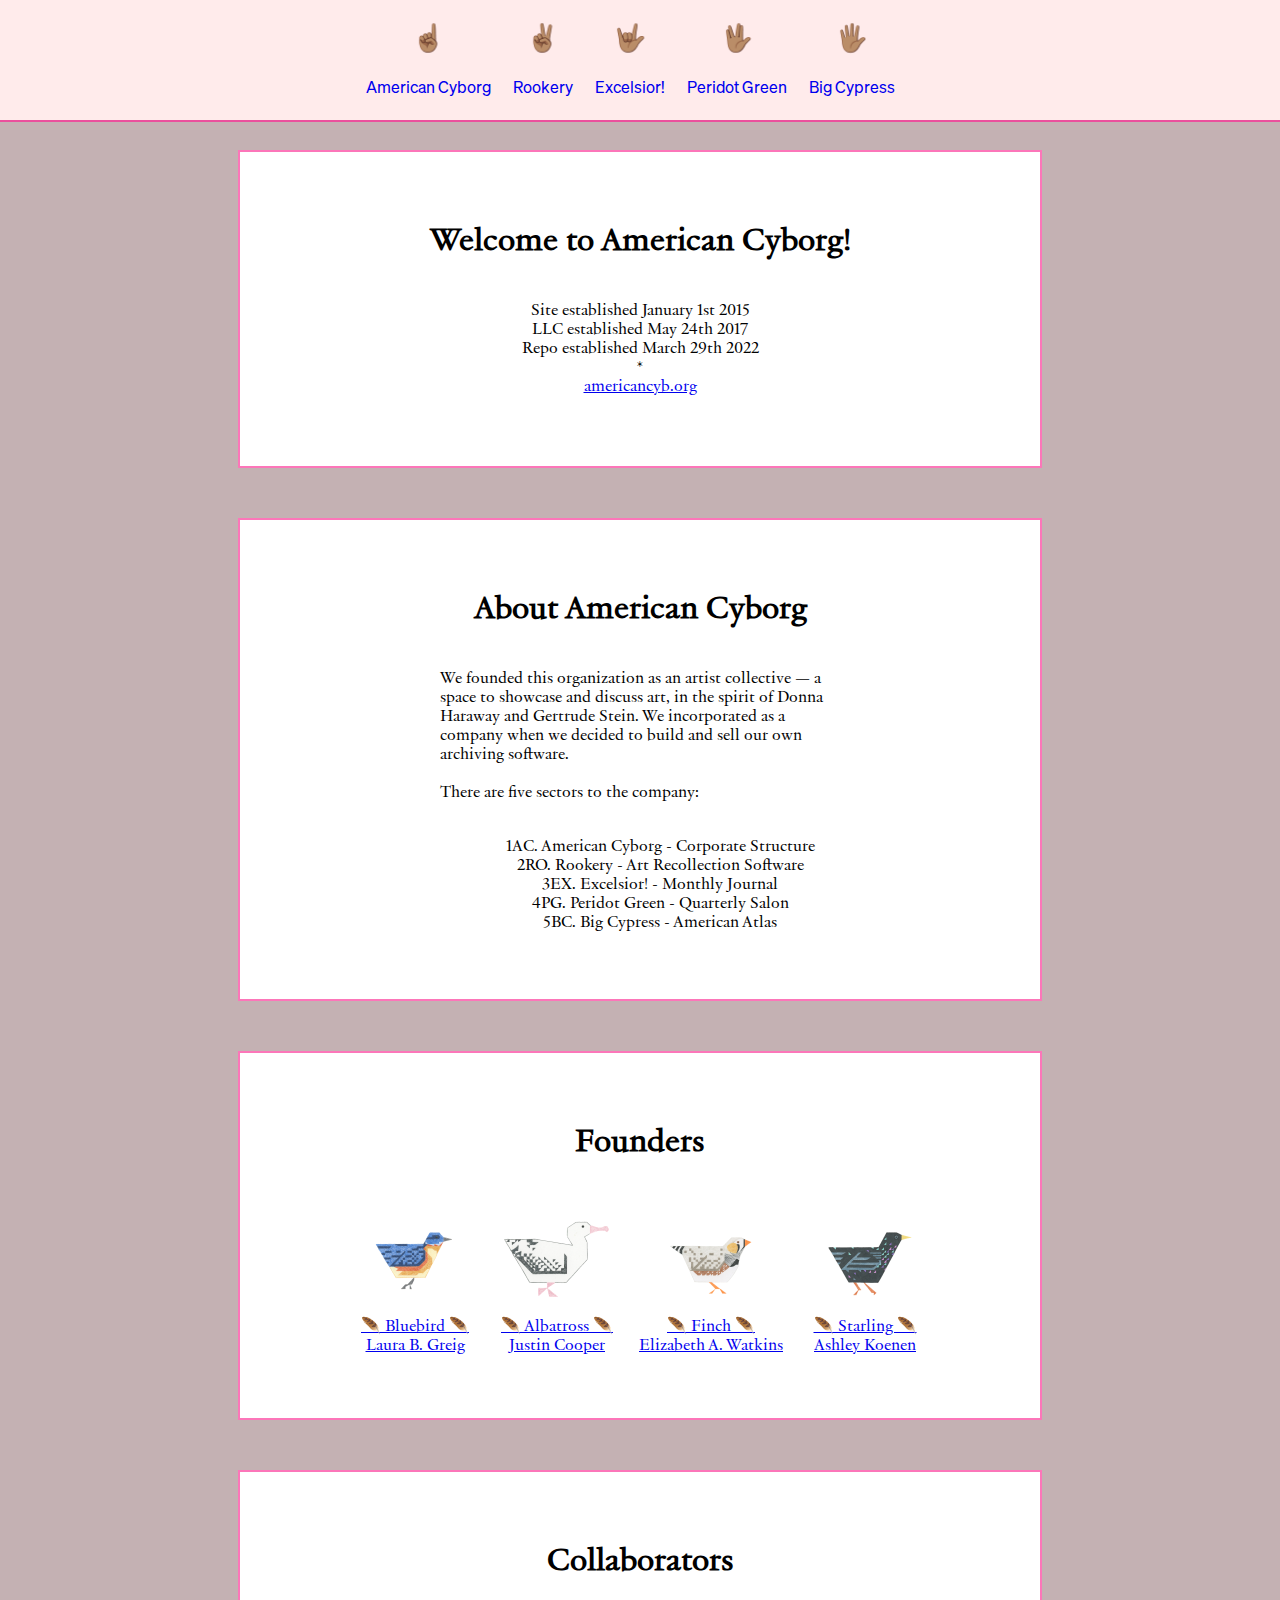
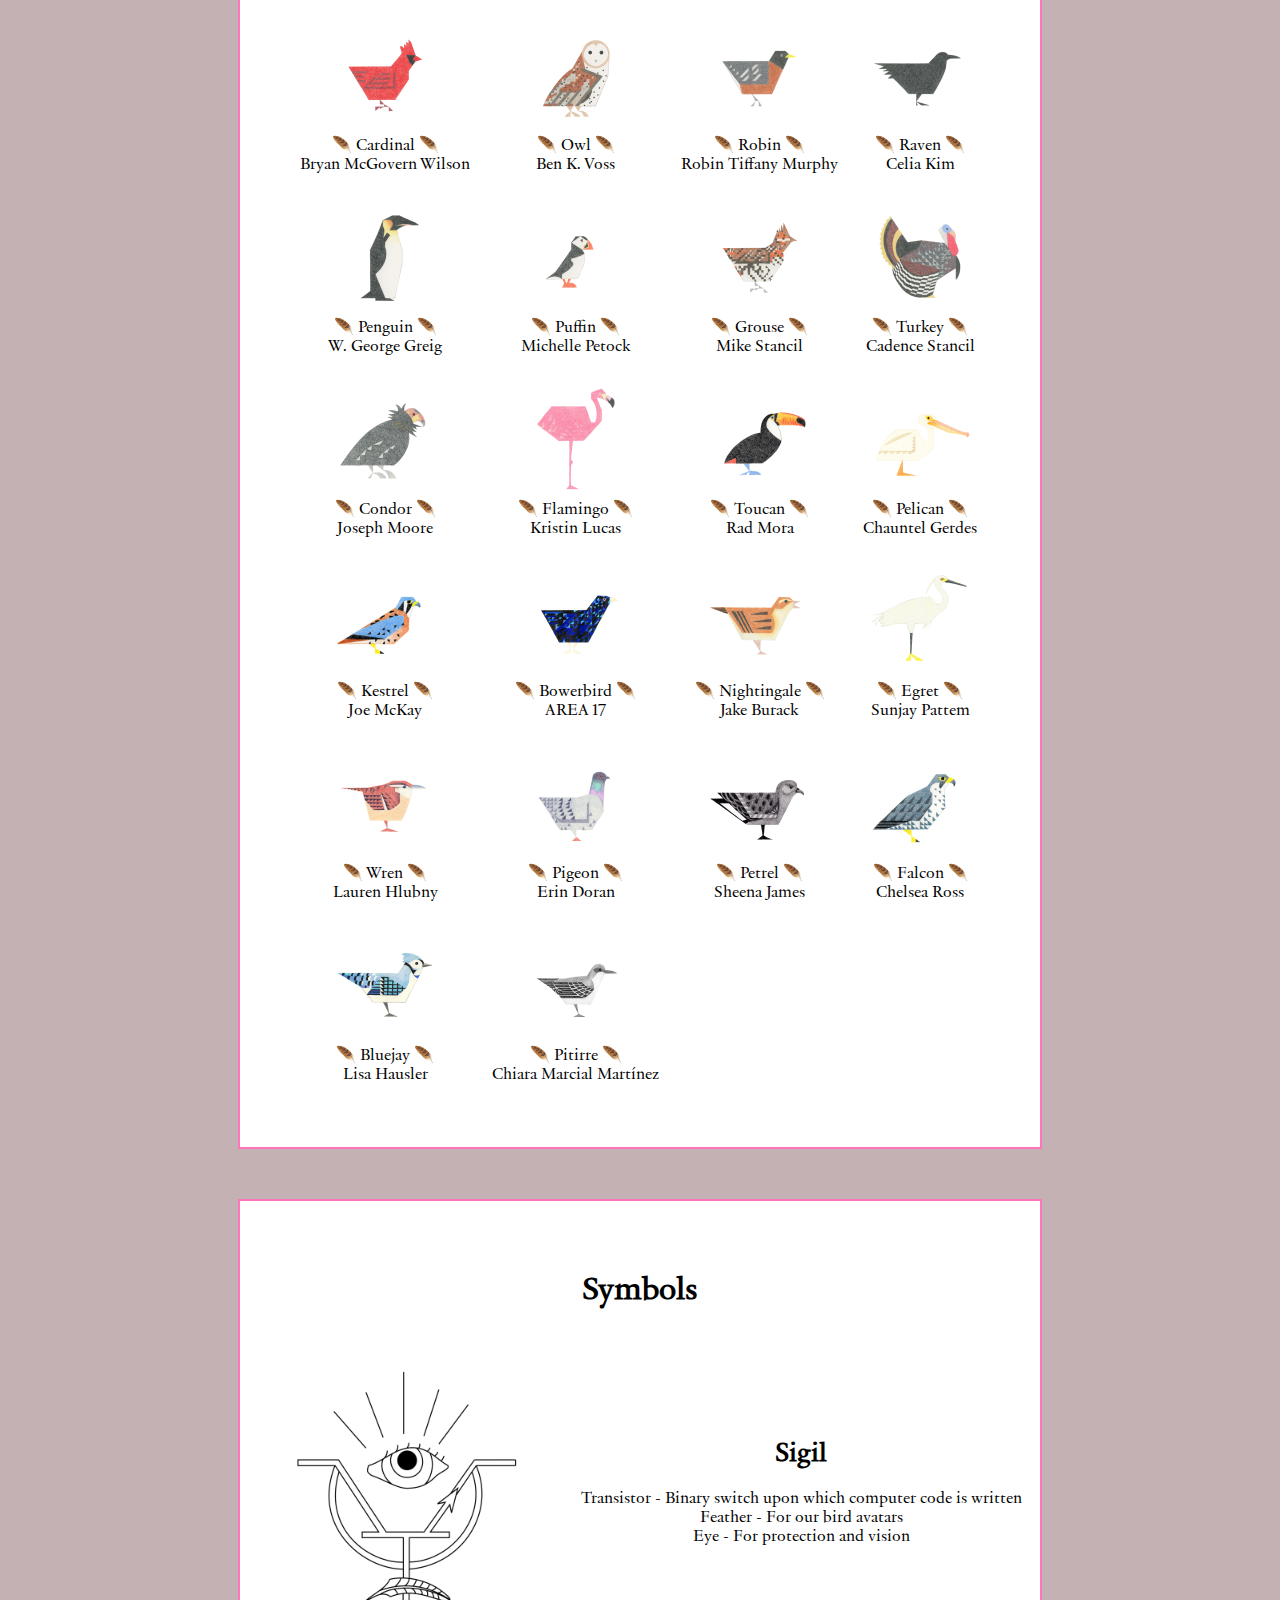
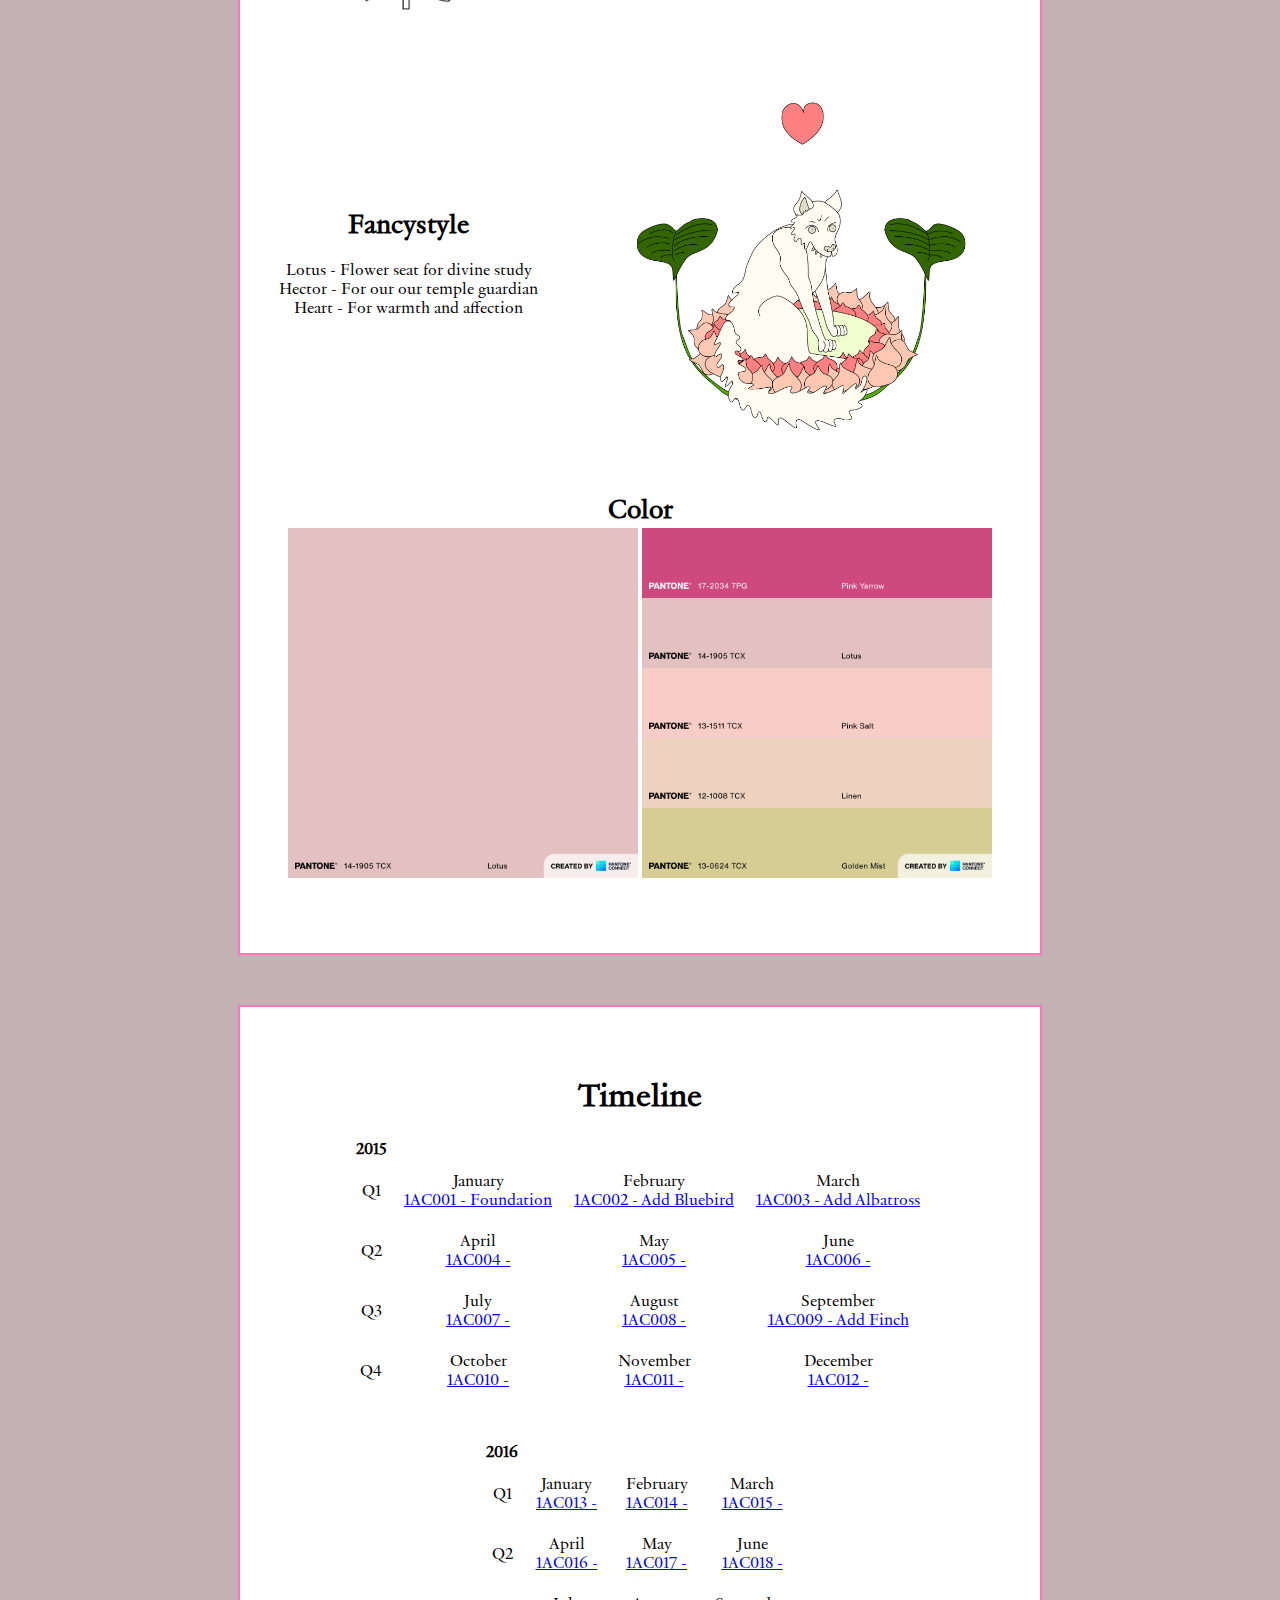
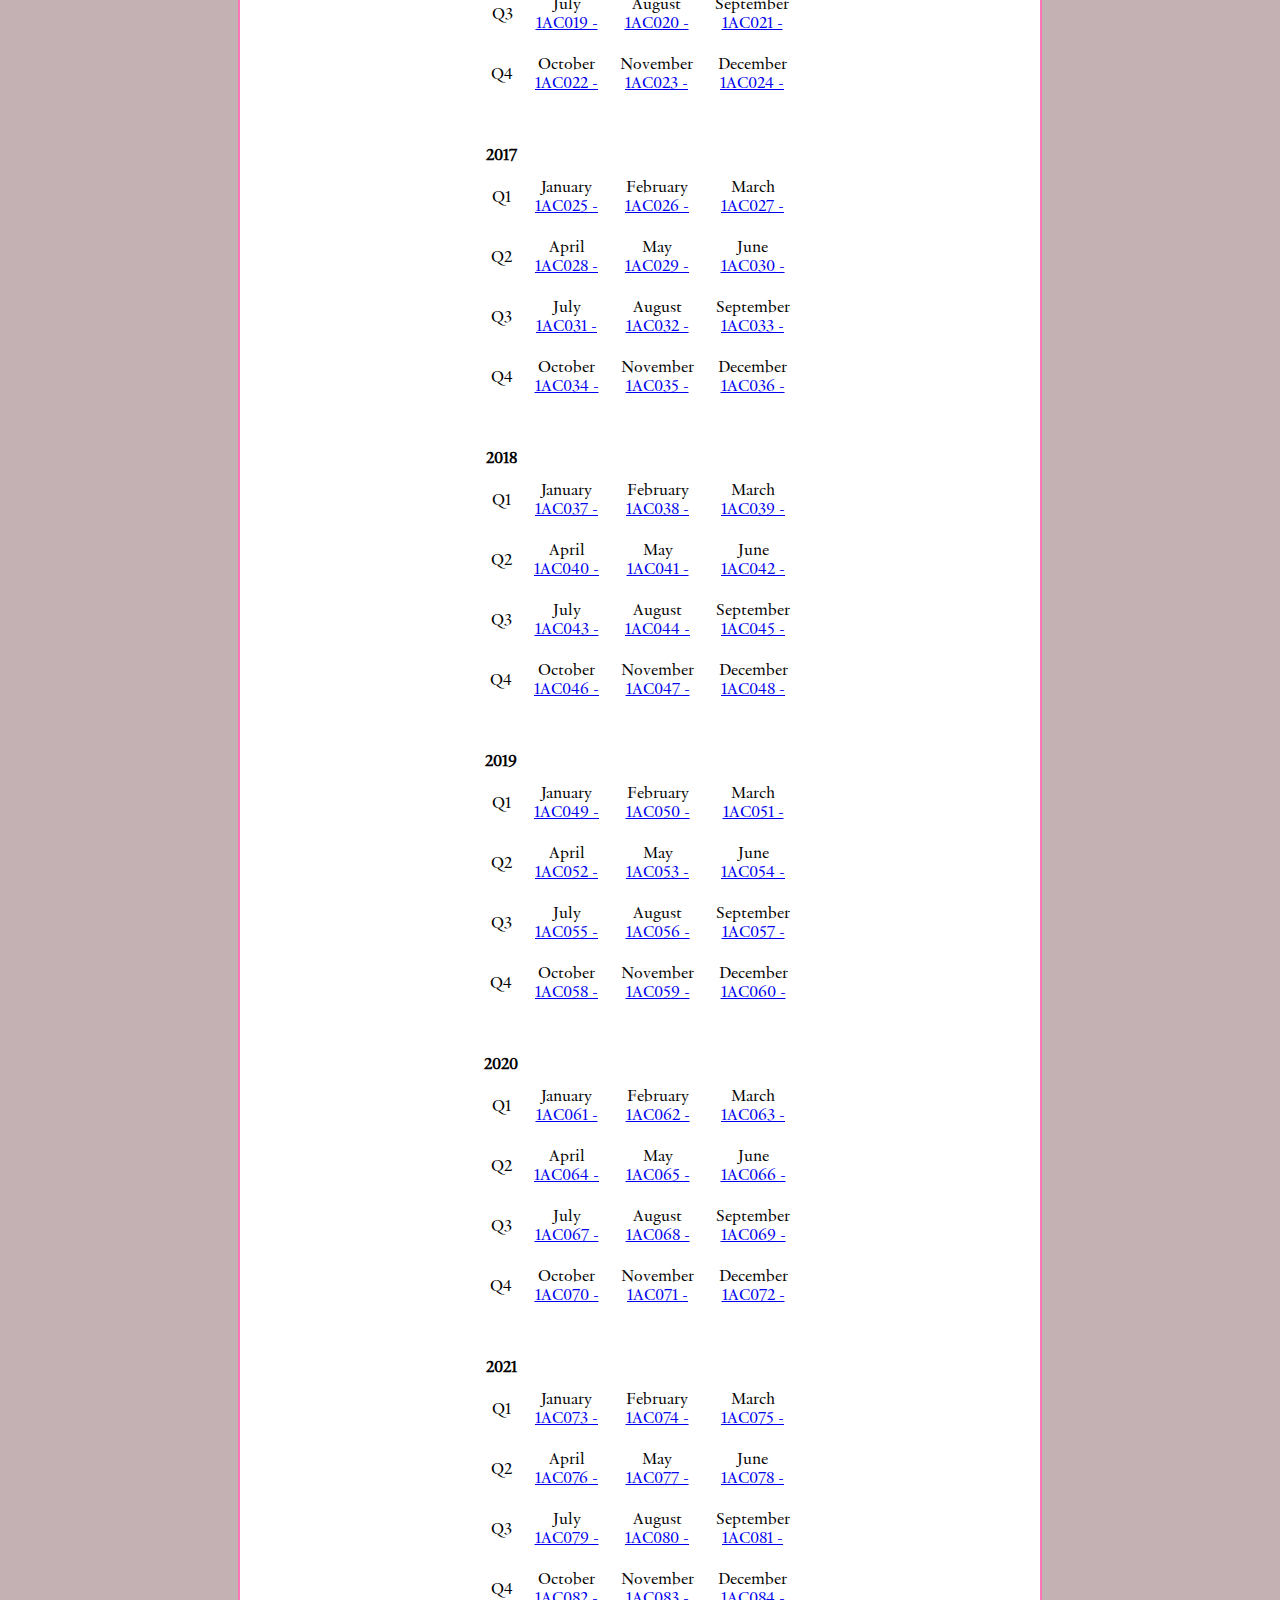
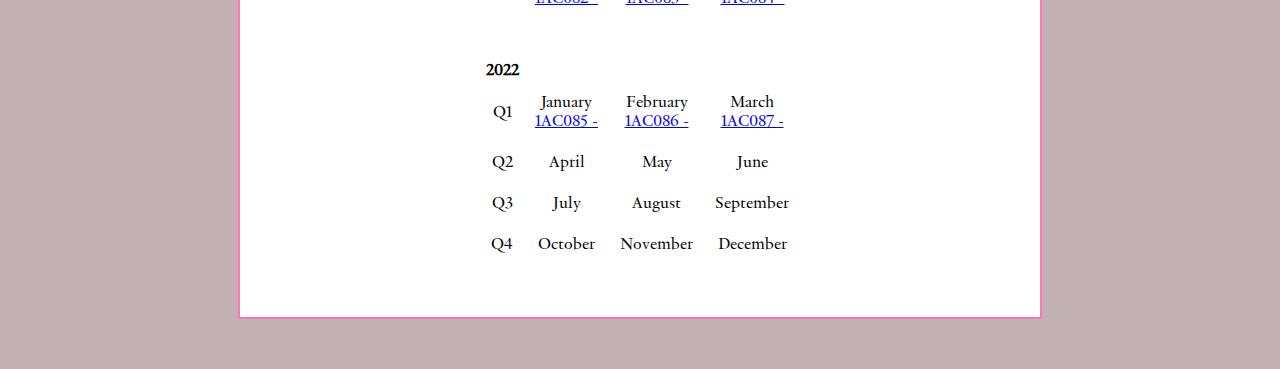
==== commit 49745d95: "Palette Update" ====
--- a/1AC/index.html
+++ b/1AC/index.html
@@ -1,6 +1,6 @@
 <html>
   <head>
-    <title>AC - American Cyborg</title>
+    <title>1AC - American Cyborg</title>
     <link rel="stylesheet" href="../style.css">
     <link rel="stylesheet" href="cyborg-style.css">
   </head>
@@ -56,19 +56,22 @@
             <br>Laura B. Greig</a>
           </td>
           <td>
+            <a href="birds/albatross.html">
             <img class="bird" src="../1AC/assets/bird-thumbs/albatross-sm.png">
             <br>🪶 Albatross 🪶
-            <br>Justin Cooper
-          </td>
-          <td>
+            <br>Justin Cooper</a>
+          </td>
+          <td>
+            <a href="birds/finch.html">
             <img class="bird" src="../1AC/assets/bird-thumbs/finch-sm.png">
             <br>🪶 Finch 🪶
-            <br>Elizabeth A. Watkins
-          </td>
-          <td>
+            <br>Elizabeth A. Watkins</a>
+          </td>
+          <td>
+            <a href="birds/starling.html">
             <img class="bird" src="../1AC/assets/bird-thumbs/starling-sm.png">
             <br>🪶 Starling 🪶 
-            <br>Ashley Koenen
+            <br>Ashley Koenen</a>
           </td>
         </tr>  
         </table>
@@ -223,251 +226,422 @@
       </table>
 
       <br><h3>Color</h3>
-      <img class="fancy" src="assets/sector-colors/14-1905-TCX-lotus.png"><br><br>
+      <img class="med" src="assets/sector-colors/14-1905-TCX-lotus.png">
+      <img class="med" src="assets/sector-colors/1AC-palette.png"><br><br>
   </div>
 
-  <div class="default">
-    <h1>Projects</h1>
-    <table>
-      <tr>
-        <td>Design Foundation</td>
-        <td>Philosophy</td>
-        <td>Contracts</td>
-      </tr>
-    </table>
-
-
-  </div>
-
-
-  <div class="default">
-    <h1>Timeline</h1>
-
-    <table>
-      <th>2015</th>
-      <tr><td>Q1</td><td>January</td><td>February</td><td>March</td></tr>
-      <tr><td></td>
-        <td>Created artist collective</td>
-        <td>Created cloud drive</td>
-        <td>Created hosting space</td></tr>
-      <tr><td>Q2</td><td>April</td><td>May</td><td>June</td></tr>
-      <tr><td></td>
-        <td>Created logos</td>
-        <td>Created physical archive</td>
-        <td>Created digital archive</td>
-      </tr>
-      <tr><td>Q3</td><td>July</td><td>August</td><td>September</td></tr>
-      <tr><td></td>
-        <td>July</td>
-        <td>August</td>
-        <td>September</td>
-      </tr>
-      <tr><td>Q4</td><td>October</td><td>November</td><td>December</td></tr>
-      <tr><td></td>
-        <td>October</td>
-        <td>November</td>
-        <td>December</td>
-      </tr>
-    </table>
+
+
+    <div class="default">
+      <h1>Timeline</h1>
+      <table>
+        <th>2015</th>
+        <tr>
+          <td>Q1</td>
+          <td>January<br>
+            <a href="https://americancyb.org/cyborg-index/2015/01/report">
+              1AC001 - Foundation</a></td>
+          <td>February<br>
+            <a href="https://americancyb.org/cyborg-index/2015/02/report">
+              1AC002 - Add Bluebird</a></td>
+          <td>March<br>
+            <a href="https://americancyb.org/cyborg-index/2015/03/report">
+              1AC003 - Add Albatross</a></td>
+        </tr>
+        <tr>
+          <td>Q2</td>
+          <td>April<br>
+            <a href="https://americancyb.org/cyborg-index/2015/04/report">
+              1AC004 - </a></td>
+          <td>May<br>
+            <a href="https://americancyb.org/cyborg-index/2015/05/report">
+              1AC005 - </a></td>
+          <td>June<br>
+            <a href="https://americancyb.org/cyborg-index/2015/06/report">
+              1AC006 - </a></td>
+        </tr>
+        <tr>
+          <td>Q3</td>
+          <td>July<br>
+            <a href="https://americancyb.org/cyborg-index/2015/07/report">
+              1AC007 - </a></td>
+          <td>August<br>
+            <a href="https://americancyb.org/cyborg-index/2015/08/report">
+              1AC008 - </a></td>
+          <td>September<br>
+            <a href="https://americancyb.org/cyborg-index/2015/09/report">
+              1AC009 - Add Finch</a></td>
+        </tr>
+        <tr>
+          <td>Q4</td>
+          <td>October<br>
+            <a href="https://americancyb.org/cyborg-index/2015/10/report">
+              1AC010 - </a></td>
+          <td>November<br>
+            <a href="https://americancyb.org/cyborg-index/2015/11/report">
+              1AC011 - </a></td>
+          <td>December<br>
+            <a href="https://americancyb.org/cyborg-index/2015/12/report">
+              1AC012 - </a></td>
+        </tr>
+      </table>
+    
+      <br><br>
+      <table>
+        <th>2016</th>
+        <tr>
+          <td>Q1</td>
+          <td>January<br>
+            <a href="https://americancyb.org/cyborg-index/2016/01/report">
+              1AC013 - </a></td>
+          <td>February<br>
+            <a href="https://americancyb.org/cyborg-index/2016/02/report">
+              1AC014 - </a></td>
+          <td>March<br>
+            <a href="https://americancyb.org/cyborg-index/2016/03/report">
+              1AC015 - </a></td>
+        </tr>
+        <tr>
+          <td>Q2</td>
+          <td>April<br>
+            <a href="https://americancyb.org/cyborg-index/2016/04/report">
+              1AC016 - </a></td>
+          <td>May<br>
+            <a href="https://americancyb.org/cyborg-index/2016/05/report">
+              1AC017 - </a></td>
+          <td>June<br>
+            <a href="https://americancyb.org/cyborg-index/2016/06/report">
+              1AC018 - </a></td>
+        </tr>
+        <tr>
+          <td>Q3</td>
+          <td>July<br>
+            <a href="https://americancyb.org/cyborg-index/2016/07/report">
+              1AC019 - </a></td>
+          <td>August<br>
+            <a href="https://americancyb.org/cyborg-index/2016/08/report">
+              1AC020 - </a></td>
+          <td>September<br>
+            <a href="https://americancyb.org/cyborg-index/2016/09/report">
+              1AC021 - </a></td>
+        </tr>
+        <tr>
+          <td>Q4</td>
+          <td>October<br>
+            <a href="https://americancyb.org/cyborg-index/2016/10/report">
+              1AC022 - </a></td>
+          <td>November<br>
+            <a href="https://americancyb.org/cyborg-index/2016/11/report">
+              1AC023 - </a></td>
+          <td>December<br>
+            <a href="https://americancyb.org/cyborg-index/2016/12/report">
+              1AC024 - </a></td>
+        </tr>
+      </table>
   
-    <br><br>
-    <table>
-      <th>2016</th>
-      <tr><td>Q1</td><td>January</td><td>February</td><td>March</td></tr>
-      <tr><td></td>
-        <td>January</td>
-        <td>February</td>
-        <td>March</td></tr>
-      <tr><td>Q2</td><td>April</td><td>May</td><td>June</td></tr>
-      <tr><td></td>
-        <td>April</td>
-        <td>May</td>
-        <td>June</td>
-      </tr>
-      <tr><td>Q3</td><td>July</td><td>August</td><td>September</td></tr>
-      <tr><td></td>
-        <td>July</td>
-        <td>August</td>
-        <td>September</td>
-      </tr>
-      <tr><td>Q4</td><td>October</td><td>November</td><td>December</td></tr>
-      <tr><td></td>
-        <td>October</td>
-        <td>November</td>
-        <td>December</td>
-      </tr>
-    </table>
+      <br><br>
+      <table>
+        <th>2017</th>
+        <tr>
+          <td>Q1</td>
+          <td>January<br>
+            <a href="https://americancyb.org/cyborg-index/2017/01/report">
+              1AC025 - </a></td>
+          <td>February<br>
+            <a href="https://americancyb.org/cyborg-index/2017/02/report">
+              1AC026 - </a></td>
+          <td>March<br>
+            <a href="https://americancyb.org/cyborg-index/2017/03/report">
+              1AC027 - </a></td>
+        </tr>
+        <tr>
+          <td>Q2</td>
+          <td>April<br>
+            <a href="https://americancyb.org/cyborg-index/2017/04/report">
+              1AC028 - </a></td>
+          <td>May<br>
+            <a href="https://americancyb.org/cyborg-index/2017/05/report">
+              1AC029 - </a></td>
+          <td>June<br>
+            <a href="https://americancyb.org/cyborg-index/2017/06/report">
+              1AC030 - </a></td>
+        </tr>
+        <tr>
+          <td>Q3</td>
+          <td>July<br>
+            <a href="https://americancyb.org/cyborg-index/2017/07/report">
+              1AC031 - </a></td>
+          <td>August<br>
+            <a href="https://americancyb.org/cyborg-index/2017/08/report">
+              1AC032 - </a></td>
+          <td>September<br>
+            <a href="https://americancyb.org/cyborg-index/2017/09/report">
+              1AC033 - </a></td>
+        </tr>
+        <tr>
+          <td>Q4</td>
+          <td>October<br>
+            <a href="https://americancyb.org/cyborg-index/2017/10/report">
+              1AC034 - </a></td>
+          <td>November<br>
+            <a href="https://americancyb.org/cyborg-index/2017/11/report">
+              1AC035 - </a></td>
+          <td>December<br>
+            <a href="https://americancyb.org/cyborg-index/2017/12/report">
+              1AC036 - </a></td>
+        </tr>
+      </table>
     
-    <br><br>
-    <table>
-      <th>2017</th>
-      <tr><td>Q1</td><td>January</td><td>February</td><td>March</td></tr>
-      <tr><td></td>
-        <td>January</td>
-        <td>February</td>
-        <td>March</td></tr>
-      <tr><td>Q2</td><td>April</td><td>May</td><td>June</td></tr>
-      <tr><td></td>
-        <td>April</td>
-        <td>May</td>
-        <td>June</td>
-      </tr>
-      <tr><td>Q3</td><td>July</td><td>August</td><td>September</td></tr>
-      <tr><td></td>
-        <td>July</td>
-        <td>August</td>
-        <td>September</td>
-      </tr>
-      <tr><td>Q4</td><td>October</td><td>November</td><td>December</td></tr>
-      <tr><td></td>
-        <td>October</td>
-        <td>November</td>
-        <td>December</td>
-      </tr>
-    </table>
-
-    <br><br>
-    <table>
-      <th>2018</th>
-      <tr><td>Q1</td><td>January</td><td>February</td><td>March</td></tr>
-      <tr><td></td>
-        <td>January</td>
-        <td>February</td>
-        <td>March</td></tr>
-      <tr><td>Q2</td><td>April</td><td>May</td><td>June</td></tr>
-      <tr><td></td>
-        <td>April</td>
-        <td>May</td>
-        <td>June</td>
-      </tr>
-      <tr><td>Q3</td><td>July</td><td>August</td><td>September</td></tr>
-      <tr><td></td>
-        <td>July</td>
-        <td>August</td>
-        <td>September</td>
-      </tr>
-      <tr><td>Q4</td><td>October</td><td>November</td><td>December</td></tr>
-      <tr><td></td>
-        <td>October</td>
-        <td>November</td>
-        <td>December</td>
-      </tr>
-    </table>
-    <br><br>
-    <table>
-      <th>2019</th>
-      <tr><td>Q1</td><td>January</td><td>February</td><td>March</td></tr>
-      <tr><td></td>
-        <td>January</td>
-        <td>February</td>
-        <td>March</td></tr>
-      <tr><td>Q2</td><td>April</td><td>May</td><td>June</td></tr>
-      <tr><td></td>
-        <td>April</td>
-        <td>May</td>
-        <td>June</td>
-      </tr>
-      <tr><td>Q3</td><td>July</td><td>August</td><td>September</td></tr>
-      <tr><td></td>
-        <td>July</td>
-        <td>August</td>
-        <td>September</td>
-      </tr>
-      <tr><td>Q4</td><td>October</td><td>November</td><td>December</td></tr>
-      <tr><td></td>
-        <td>October</td>
-        <td>November</td>
-        <td>December</td>
-      </tr>
-    </table>
-
-    <br><br>
-    <table>
-      <th>2020</th>
-      <tr><td>Q1</td><td>January</td><td>February</td><td>March</td></tr>
-      <tr><td></td>
-        <td>January</td>
-        <td>February</td>
-        <td>March</td></tr>
-      <tr><td>Q2</td><td>April</td><td>May</td><td>June</td></tr>
-      <tr><td></td>
-        <td>April</td>
-        <td>May</td>
-        <td>June</td>
-      </tr>
-      <tr><td>Q3</td><td>July</td><td>August</td><td>September</td></tr>
-      <tr><td></td>
-        <td>July</td>
-        <td>August</td>
-        <td>September</td>
-      </tr>
-      <tr><td>Q4</td><td>October</td><td>November</td><td>December</td></tr>
-      <tr><td></td>
-        <td>October</td>
-        <td>November</td>
-        <td>December</td>
-      </tr>
-    </table>
-
-    <br><br>
-    <table>
-      <th>2021</th>
-      <tr><td>Q1</td><td>January</td><td>February</td><td>March</td></tr>
-      <tr><td></td>
-        <td>January</td>
-        <td>February</td>
-        <td>March</td></tr>
-      <tr><td>Q2</td><td>April</td><td>May</td><td>June</td></tr>
-      <tr><td></td>
-        <td>April</td>
-        <td>May</td>
-        <td>June</td>
-      </tr>
-      <tr><td>Q3</td><td>July</td><td>August</td><td>September</td></tr>
-      <tr><td></td>
-        <td>July</td>
-        <td>August</td>
-        <td>September</td>
-      </tr>
-      <tr><td>Q4</td><td>October</td><td>November</td><td>December</td></tr>
-      <tr><td></td>
-        <td>October</td>
-        <td>November</td>
-        <td>December</td>
-      </tr>
-    </table>
+      <br><br>
+      <table>
+        <th>2018</th>
+        <tr>
+          <td>Q1</td>
+          <td>January<br>
+            <a href="https://americancyb.org/cyborg-index/2018/01/report">
+              1AC037 - </a></td>
+          <td>February<br>
+            <a href="https://americancyb.org/cyborg-index/2018/02/report">
+              1AC038 - </a></td>
+          <td>March<br>
+            <a href="https://americancyb.org/cyborg-index/2018/03/report">
+              1AC039 - </a></td>
+        </tr>
+        <tr>
+          <td>Q2</td>
+          <td>April<br>
+            <a href="https://americancyb.org/cyborg-index/2018/04/report">
+              1AC040 - </a></td>
+          <td>May<br>
+            <a href="https://americancyb.org/cyborg-index/2018/05/report">
+              1AC041 - </a></td>
+          <td>June<br>
+            <a href="https://americancyb.org/cyborg-index/2018/06/report">
+              1AC042 - </a></td>
+        </tr>
+        <tr>
+          <td>Q3</td>
+          <td>July<br>
+            <a href="https://americancyb.org/cyborg-index/2018/07/report">
+              1AC043 - </a></td>
+          <td>August<br>
+            <a href="https://americancyb.org/cyborg-index/2018/08/report">
+              1AC044 - </a></td>
+          <td>September<br>
+            <a href="https://americancyb.org/cyborg-index/2018/09/report">
+              1AC045 - </a></td>
+        </tr>
+        <tr>
+          <td>Q4</td>
+          <td>October<br>
+            <a href="https://americancyb.org/cyborg-index/2018/10/report">
+              1AC046 - </a></td>
+          <td>November<br>
+            <a href="https://americancyb.org/cyborg-index/2018/11/report">
+              1AC047 - </a></td>
+          <td>December<br>
+            <a href="https://americancyb.org/cyborg-index/2018/12/report">
+              1AC048 - </a></td>
+        </tr>
+      </table>
+
+      <br><br>
+      <table>
+        <th>2019</th>
+        <tr>
+          <td>Q1</td>
+          <td>January<br>
+            <a href="https://americancyb.org/cyborg-index/2019/01/report">
+              1AC049 - </a></td>
+          <td>February<br>
+            <a href="https://americancyb.org/cyborg-index/2019/02/report">
+              1AC050 - </a></td>
+          <td>March<br>
+            <a href="https://americancyb.org/cyborg-index/2019/03/report">
+              1AC051 - </a></td>
+        </tr>
+        <tr>
+          <td>Q2</td>
+          <td>April<br>
+            <a href="https://americancyb.org/cyborg-index/2019/04/report">
+              1AC052 - </a></td>
+          <td>May<br>
+            <a href="https://americancyb.org/cyborg-index/2019/05/report">
+              1AC053 - </a></td>
+          <td>June<br>
+            <a href="https://americancyb.org/cyborg-index/2019/06/report">
+              1AC054 - </a></td>
+        </tr>
+        <tr>
+          <td>Q3</td>
+          <td>July<br>
+            <a href="https://americancyb.org/cyborg-index/2019/07/report">
+              1AC055 - </a></td>
+          <td>August<br>
+            <a href="https://americancyb.org/cyborg-index/2019/08/report">
+              1AC056 - </a></td>
+          <td>September<br>
+            <a href="https://americancyb.org/cyborg-index/2019/09/report">
+              1AC057 - </a></td>
+        </tr>
+        <tr>
+          <td>Q4</td>
+          <td>October<br>
+            <a href="https://americancyb.org/cyborg-index/2019/10/report">
+              1AC058 - </a></td>
+          <td>November<br>
+            <a href="https://americancyb.org/cyborg-index/2019/11/report">
+              1AC059 - </a></td>
+          <td>December<br>
+            <a href="https://americancyb.org/cyborg-index/2019/12/report">
+              1AC060 - </a></td>
+        </tr>
+      </table>
+
+      <br><br>
+      <table>
+        <th>2020</th>
+        <tr>
+          <td>Q1</td>
+          <td>January<br>
+            <a href="https://americancyb.org/cyborg-index/2020/01/report">
+              1AC061 - </a></td>
+          <td>February<br>
+            <a href="https://americancyb.org/cyborg-index/2020/02/report">
+              1AC062 - </a></td>
+          <td>March<br>
+            <a href="https://americancyb.org/cyborg-index/2020/03/report">
+              1AC063 - </a></td>
+        </tr>
+        <tr>
+          <td>Q2</td>
+          <td>April<br>
+            <a href="https://americancyb.org/cyborg-index/2020/04/report">
+              1AC064 - </a></td>
+          <td>May<br>
+            <a href="https://americancyb.org/cyborg-index/2020/05/report">
+              1AC065 - </a></td>
+          <td>June<br>
+            <a href="https://americancyb.org/cyborg-index/2020/06/report">
+              1AC066 - </a></td>
+        </tr>
+        <tr>
+          <td>Q3</td>
+          <td>July<br>
+            <a href="https://americancyb.org/cyborg-index/2020/07/report">
+              1AC067 - </a></td>
+          <td>August<br>
+            <a href="https://americancyb.org/cyborg-index/2020/08/report">
+              1AC068 - </a></td>
+          <td>September<br>
+            <a href="https://americancyb.org/cyborg-index/2020/09/report">
+              1AC069 - </a></td>
+        </tr>
+        <tr>
+          <td>Q4</td>
+          <td>October<br>
+            <a href="https://americancyb.org/cyborg-index/2020/10/report">
+              1AC070 - </a></td>
+          <td>November<br>
+            <a href="https://americancyb.org/cyborg-index/2020/11/report">
+              1AC071 - </a></td>
+          <td>December<br>
+            <a href="https://americancyb.org/cyborg-index/2020/12/report">
+              1AC072 - </a></td>
+        </tr>
+      </table>
+
+      <br><br>
+      <table>
+        <th>2021</th>
+        <tr>
+          <td>Q1</td>
+          <td>January<br>
+            <a href="https://americancyb.org/cyborg-index/2021/01/report">
+              1AC073 - </a></td>
+          <td>February<br>
+            <a href="https://americancyb.org/cyborg-index/2021/02/report">
+              1AC074 - </a></td>
+          <td>March<br>
+            <a href="https://americancyb.org/cyborg-index/2021/03/report">
+              1AC075 - </a></td>
+        </tr>
+        <tr>
+          <td>Q2</td>
+          <td>April<br>
+            <a href="https://americancyb.org/cyborg-index/2021/04/report">
+              1AC076 - </a></td>
+          <td>May<br>
+            <a href="https://americancyb.org/cyborg-index/2021/05/report">
+              1AC077 - </a></td>
+          <td>June<br>
+            <a href="https://americancyb.org/cyborg-index/2021/06/report">
+              1AC078 - </a></td>
+        </tr>
+        <tr>
+          <td>Q3</td>
+          <td>July<br>
+            <a href="https://americancyb.org/cyborg-index/2021/07/report">
+              1AC079 - </a></td>
+          <td>August<br>
+            <a href="https://americancyb.org/cyborg-index/2021/08/report">
+              1AC080 - </a></td>
+          <td>September<br>
+            <a href="https://americancyb.org/cyborg-index/2021/09/report">
+              1AC081 - </a></td>
+        </tr>
+        <tr>
+          <td>Q4</td>
+          <td>October<br>
+            <a href="https://americancyb.org/cyborg-index/2021/10/report">
+              1AC082 - </a></td>
+          <td>November<br>
+            <a href="https://americancyb.org/cyborg-index/2021/11/report">
+              1AC083 - </a></td>
+          <td>December<br>
+            <a href="https://americancyb.org/cyborg-index/2021/12/report">
+              1AC084 - </a></td>
+        </tr>
+      </table>
+
+      <br><br>
+      <table>
+        <th>2022</th>
+        <tr>
+          <td>Q1</td>
+          <td>January<br>
+            <a href="https://americancyb.org/cyborg-index/2022/01/report">
+              1AC085 - </a></td>
+          </td>
+          <td>February<br>
+            <a href="https://americancyb.org/cyborg-index/2022/02/report">
+              1AC086 - </a></td>
+          </td>
+          <td>March<br>
+            <a href="https://americancyb.org/cyborg-index/2022/03/report">
+              1AC087 - </a>
+          </td>
+        </tr>
+        <tr>
+          <td>Q2</td>
+          <td>April <br></td>
+          <td>May <br></td>
+          <td>June <br></td>
+        </tr>
+        <tr>
+          <td>Q3</td>
+          <td>July <br></td>
+          <td>August <br></td>
+          <td>September <br></td>
+        </tr>
+        <tr>
+          <td>Q4</td>
+          <td>October <br></td>
+          <td>November <br></td>
+          <td>December <br></td>
+        </tr>
+      </table>
+    </div>
     
-    <br><br>
-    <table>
-      <th>2022</th>
-      <tr><td>Q1</td><td>January</td><td>February</td><td>March</td></tr>
-      <tr><td></td>
-        <td><a href="https://americancyb.org/cyborg-index/2022/01/report">1AC085
-          - Financial Analysis</a></td>
-        <td><a href="https://americancyb.org/cyborg-index/2022/02/report">1AC086
-         - Add Pitirre</a></td>
-        <td><a href="https://americancyb.org/cyborg-index/2022/03/report">1AC087
-          - Spring Clean</a></td></tr>
-      <tr><td>Q2</td><td>April</td><td>May</td><td>June</td></tr>
-      <tr><td></td>
-        <td>1AC088</td>
-        <td>1AC089</td>
-        <td>1AC090</td>
-      </tr>
-      <tr><td>Q3</td><td>July</td><td>August</td><td>September</td></tr>
-      <tr><td></td>
-        <td>1AC091</td>
-        <td>1AC092</td>
-        <td>1AC093</td>
-      </tr>
-      <tr><td>Q4</td><td>October</td><td>November</td><td>December</td></tr>
-      <tr><td></td>
-        <td>1AC094</td>
-        <td>1AC095</td>
-        <td>1AC096</td>
-      </tr>
-    </table>
-    <br><br><br>
-  </div>
 </body>
 </html>
--- a/style.css
+++ b/style.css
@@ -25,15 +25,15 @@
 }
 
 img.big{
-    width: 600px;
+    width: 700px;
     height: auto;
 }
 img.med{
-    width: 400px;
+    width: 350px;
     height: auto;
 }
 img.small{
-    width:200px;
+    width:175px;
     height: auto;
 }
 
--- a/1AC/cyborg-style.css
+++ b/1AC/cyborg-style.css
@@ -1,7 +1,7 @@
 
 
 body{
-    background-color: rgb(164, 138, 138);
+    background-color: rgb(196, 177, 179);
 }
 div.default{
     width: 800px;
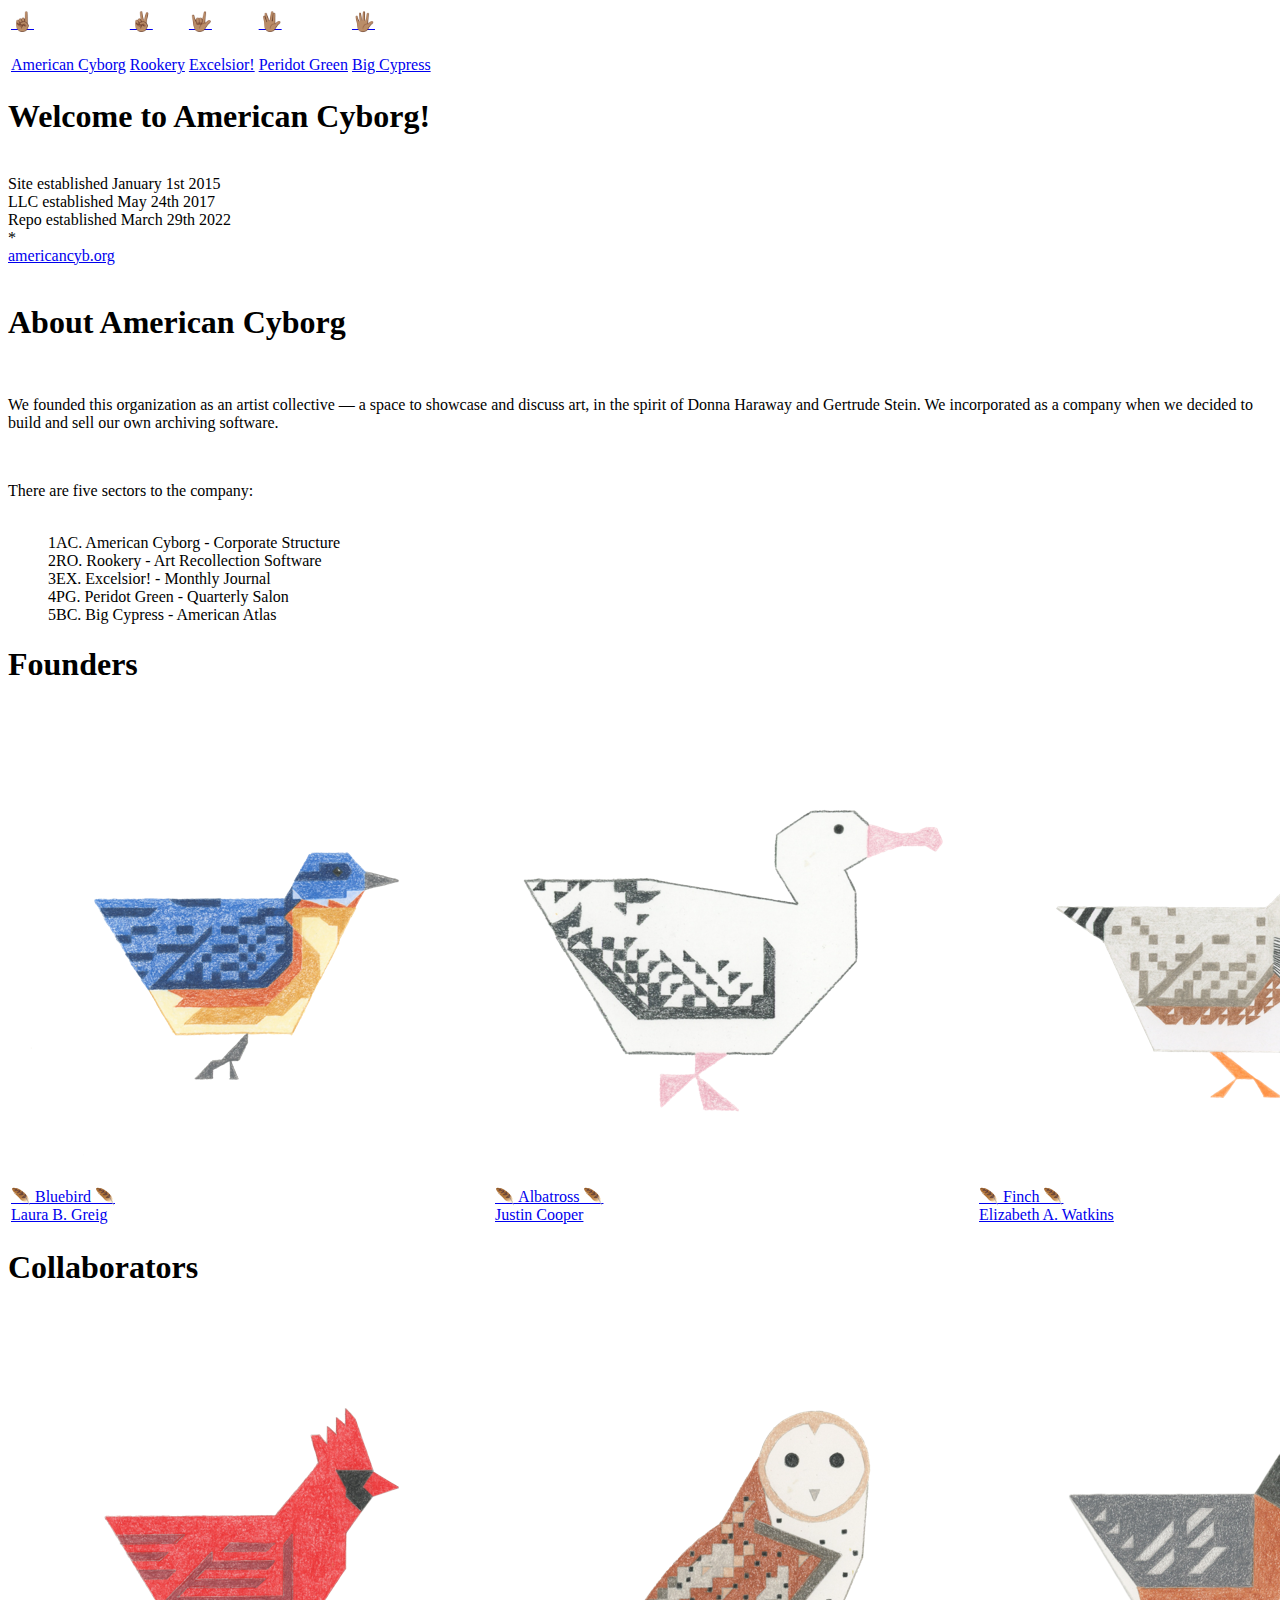
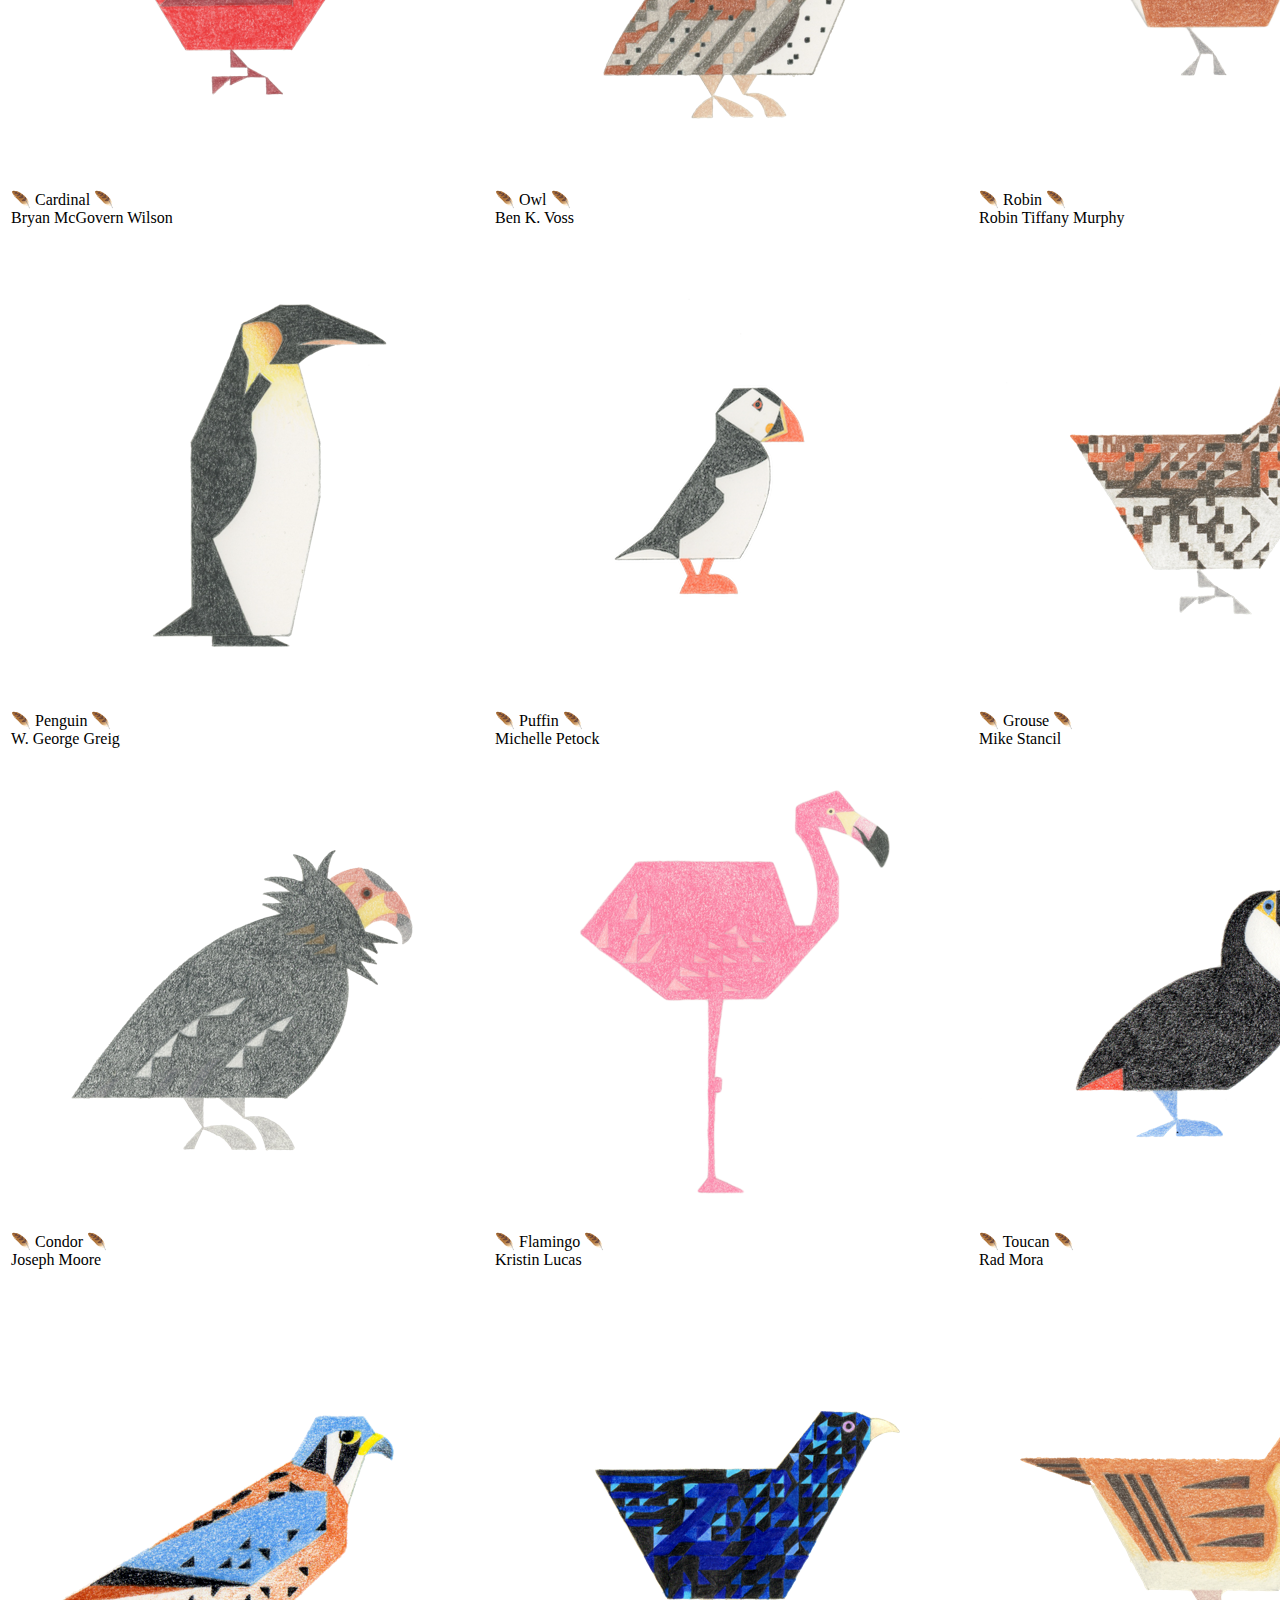
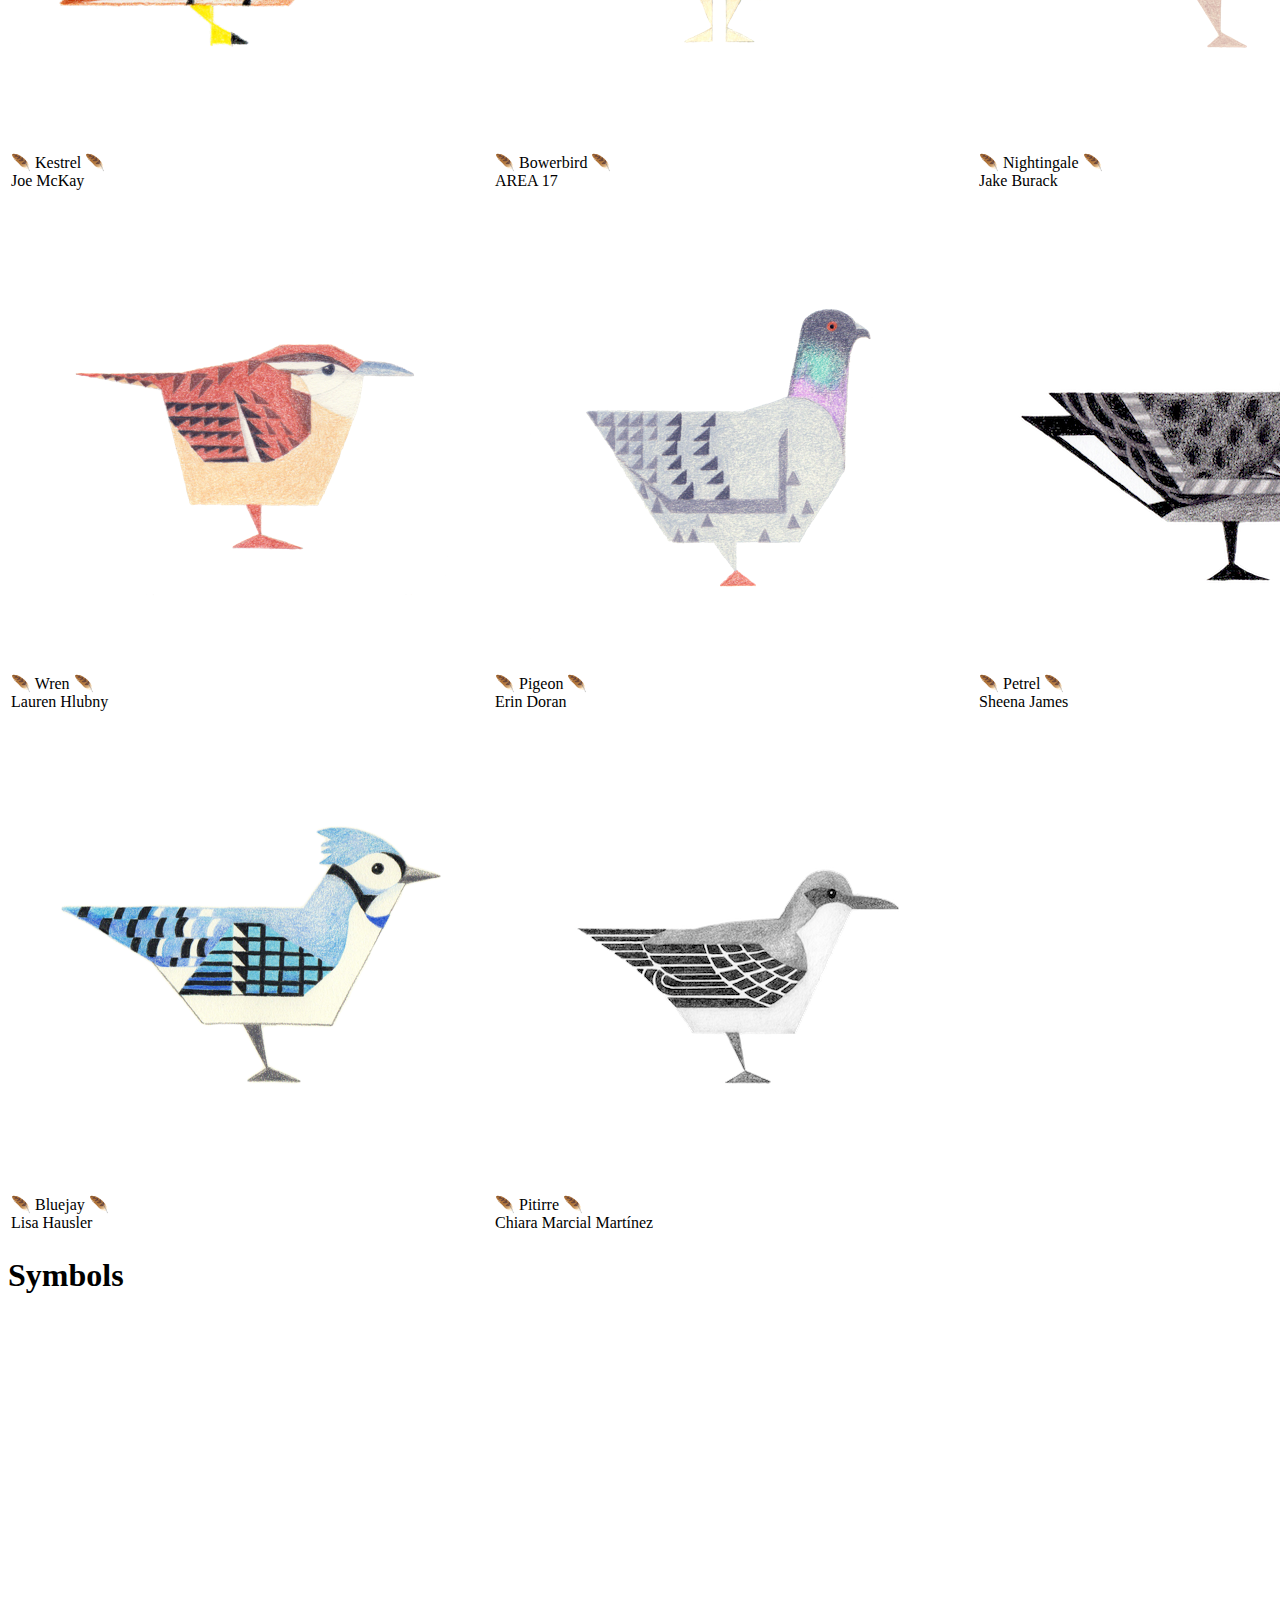
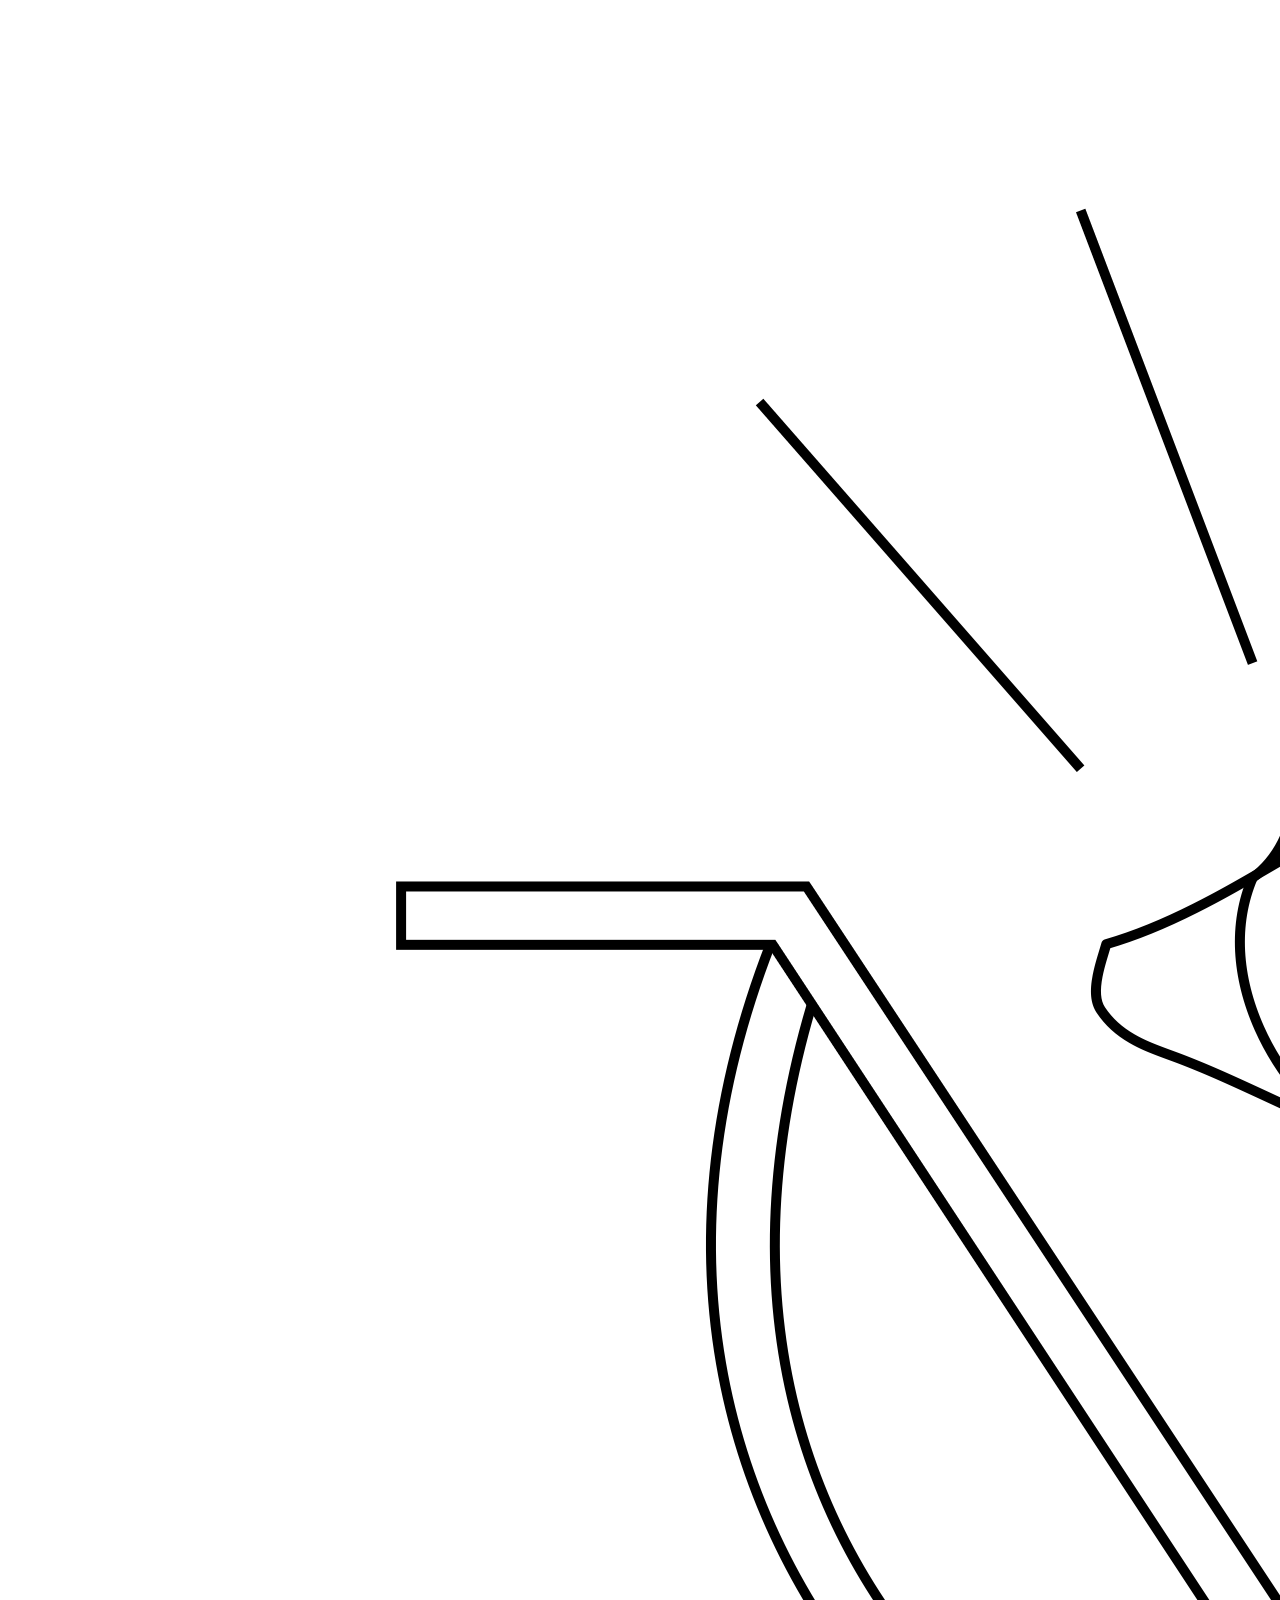
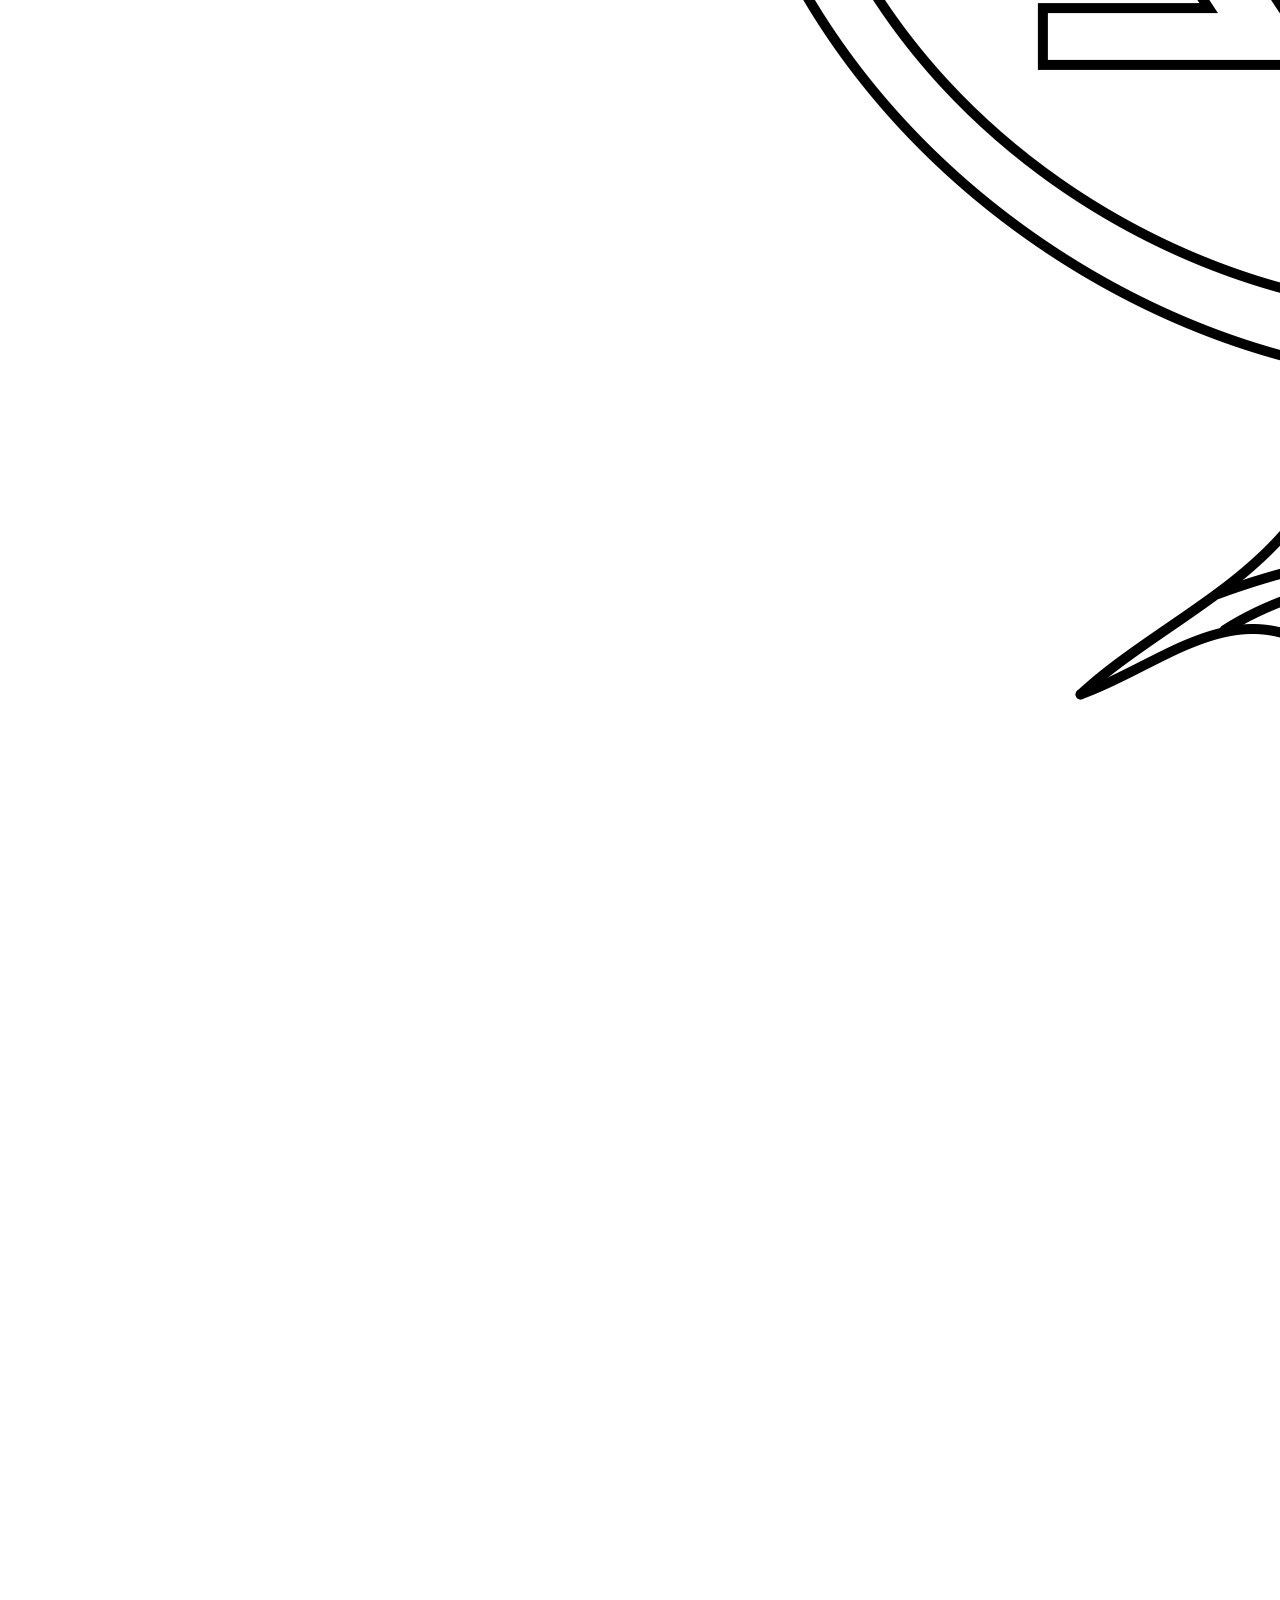
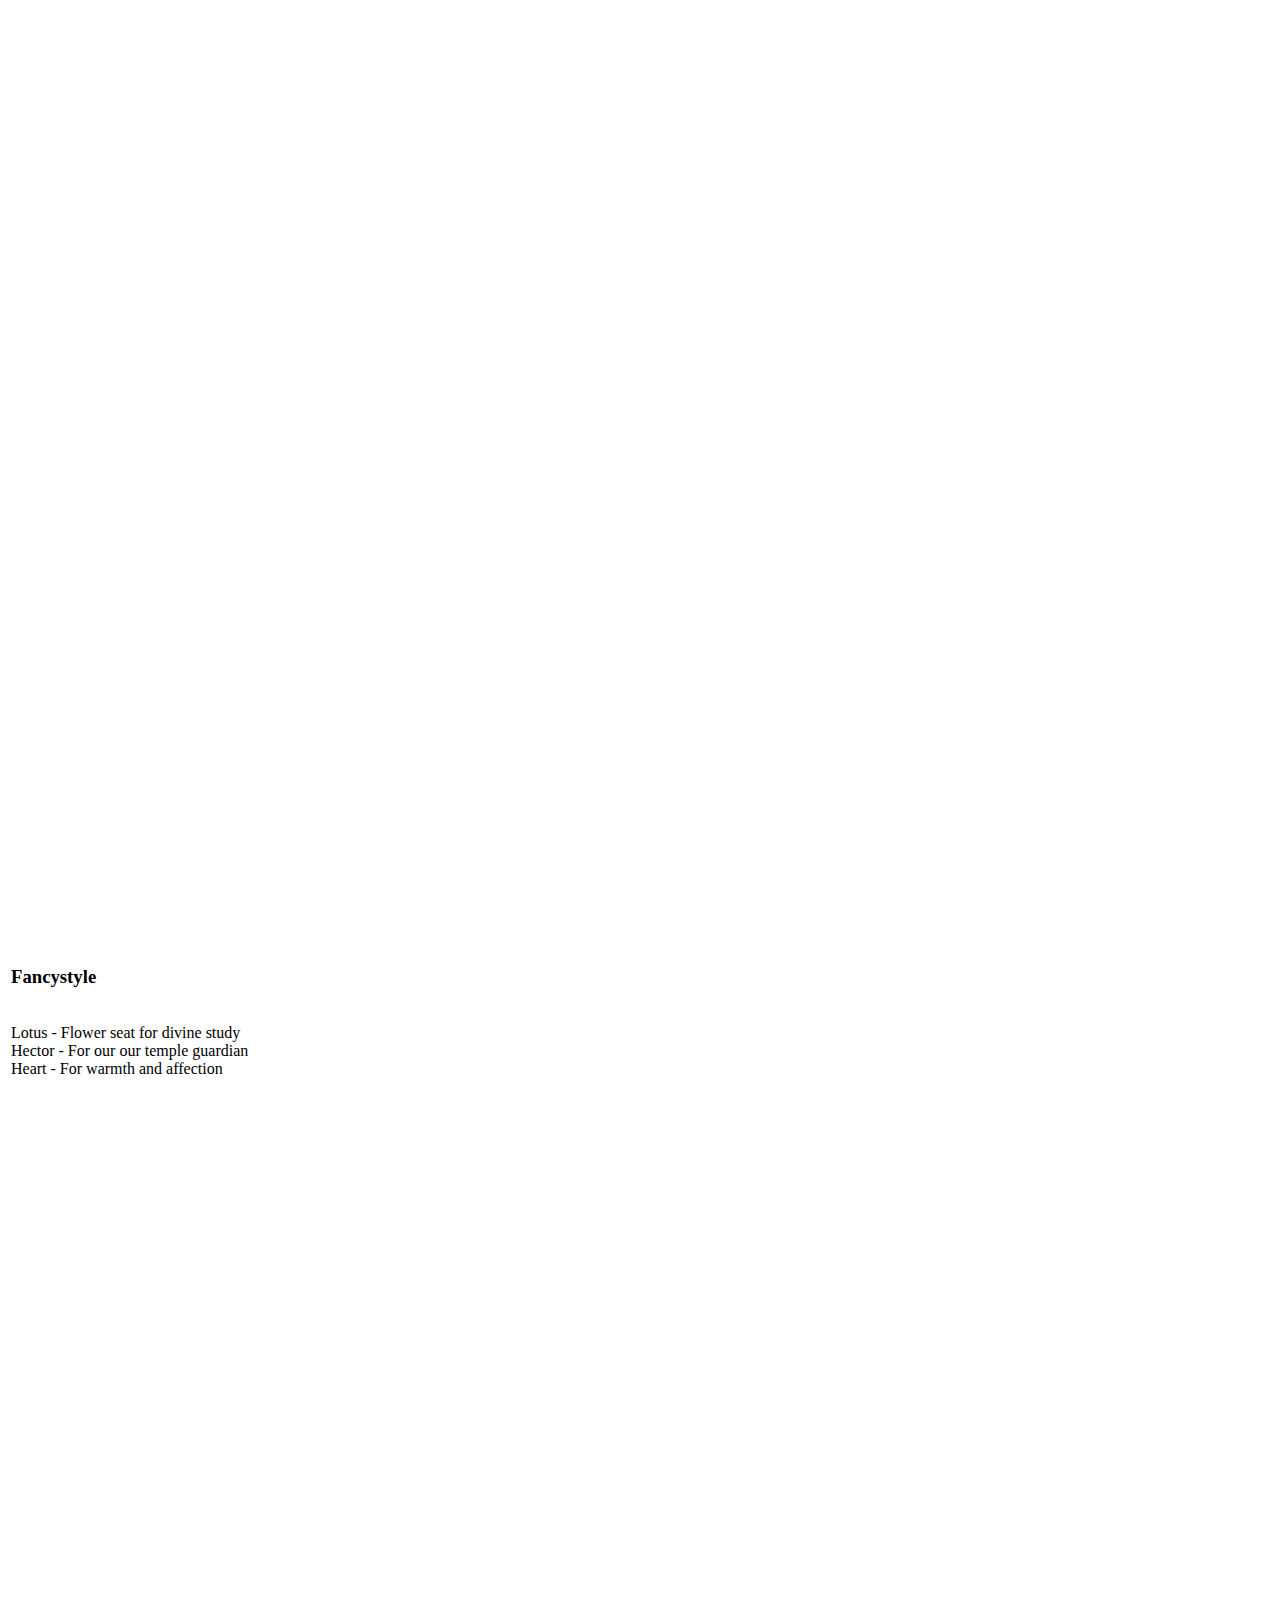
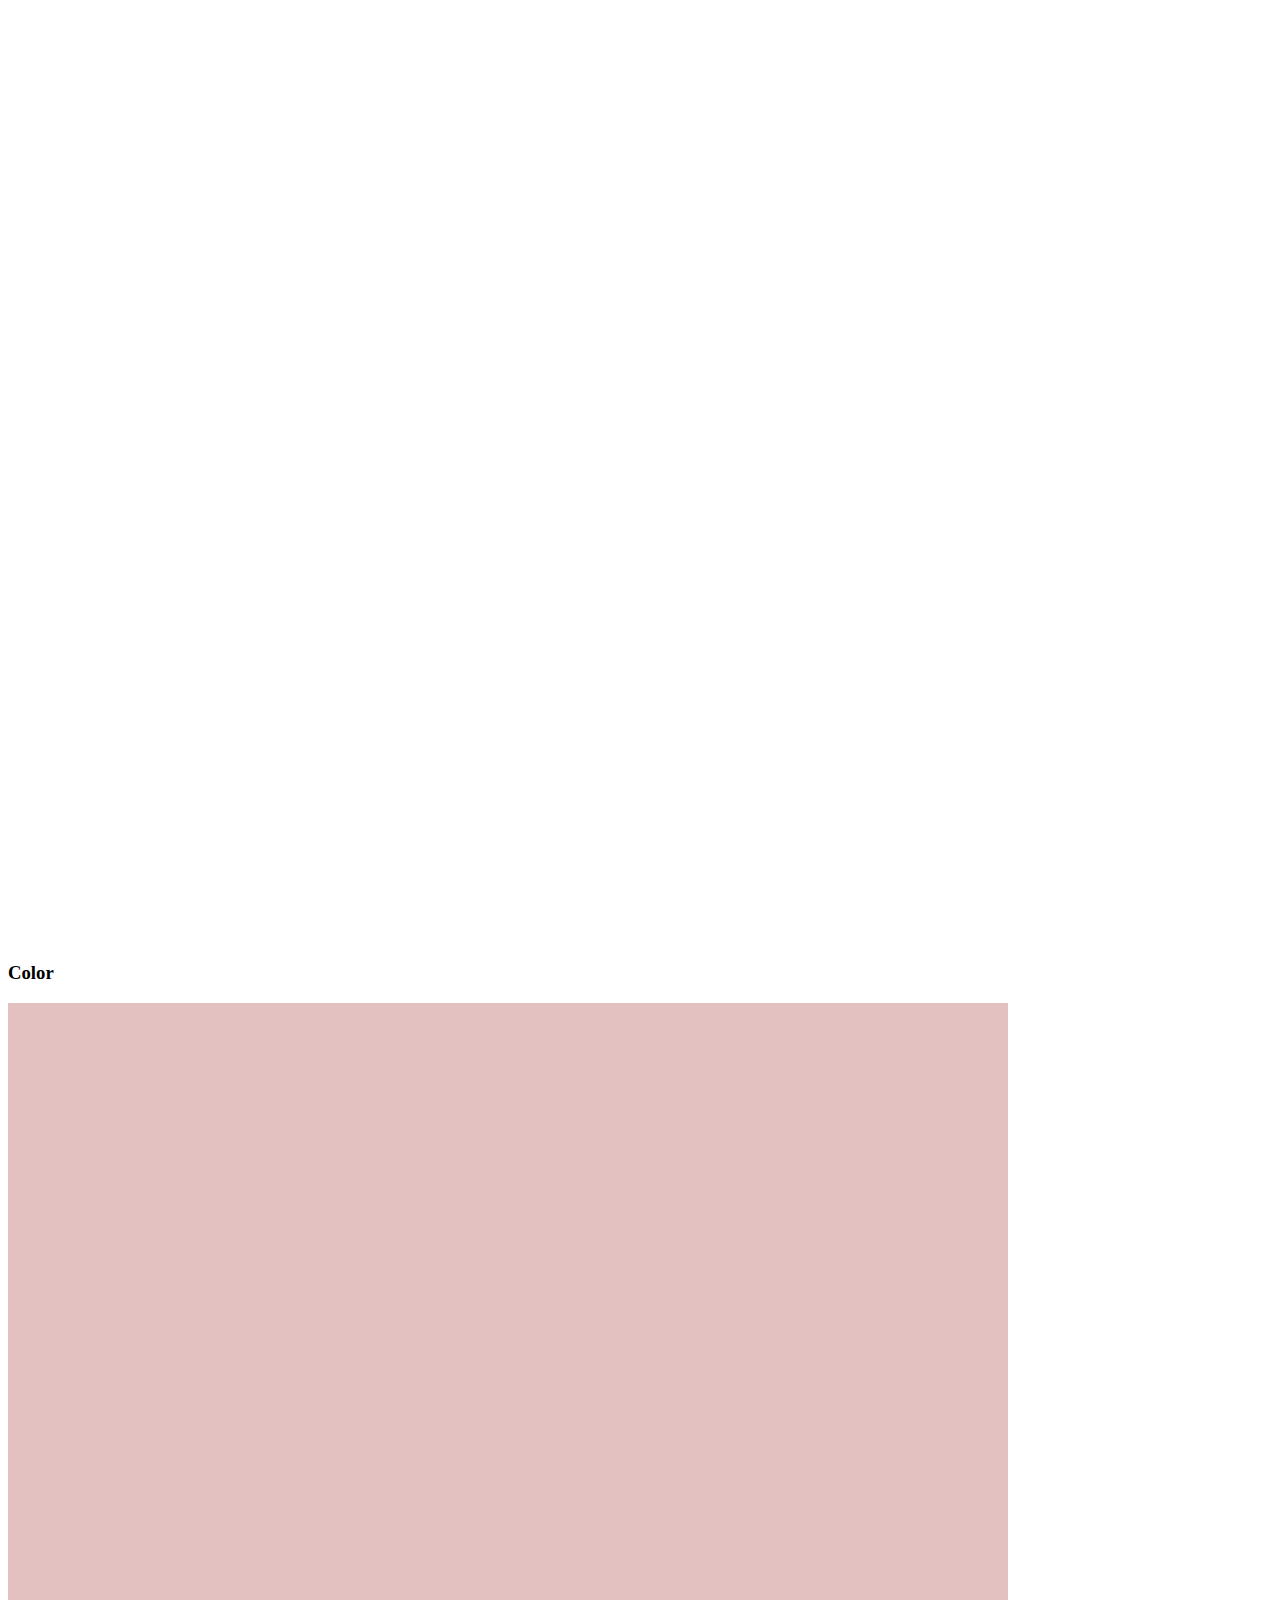
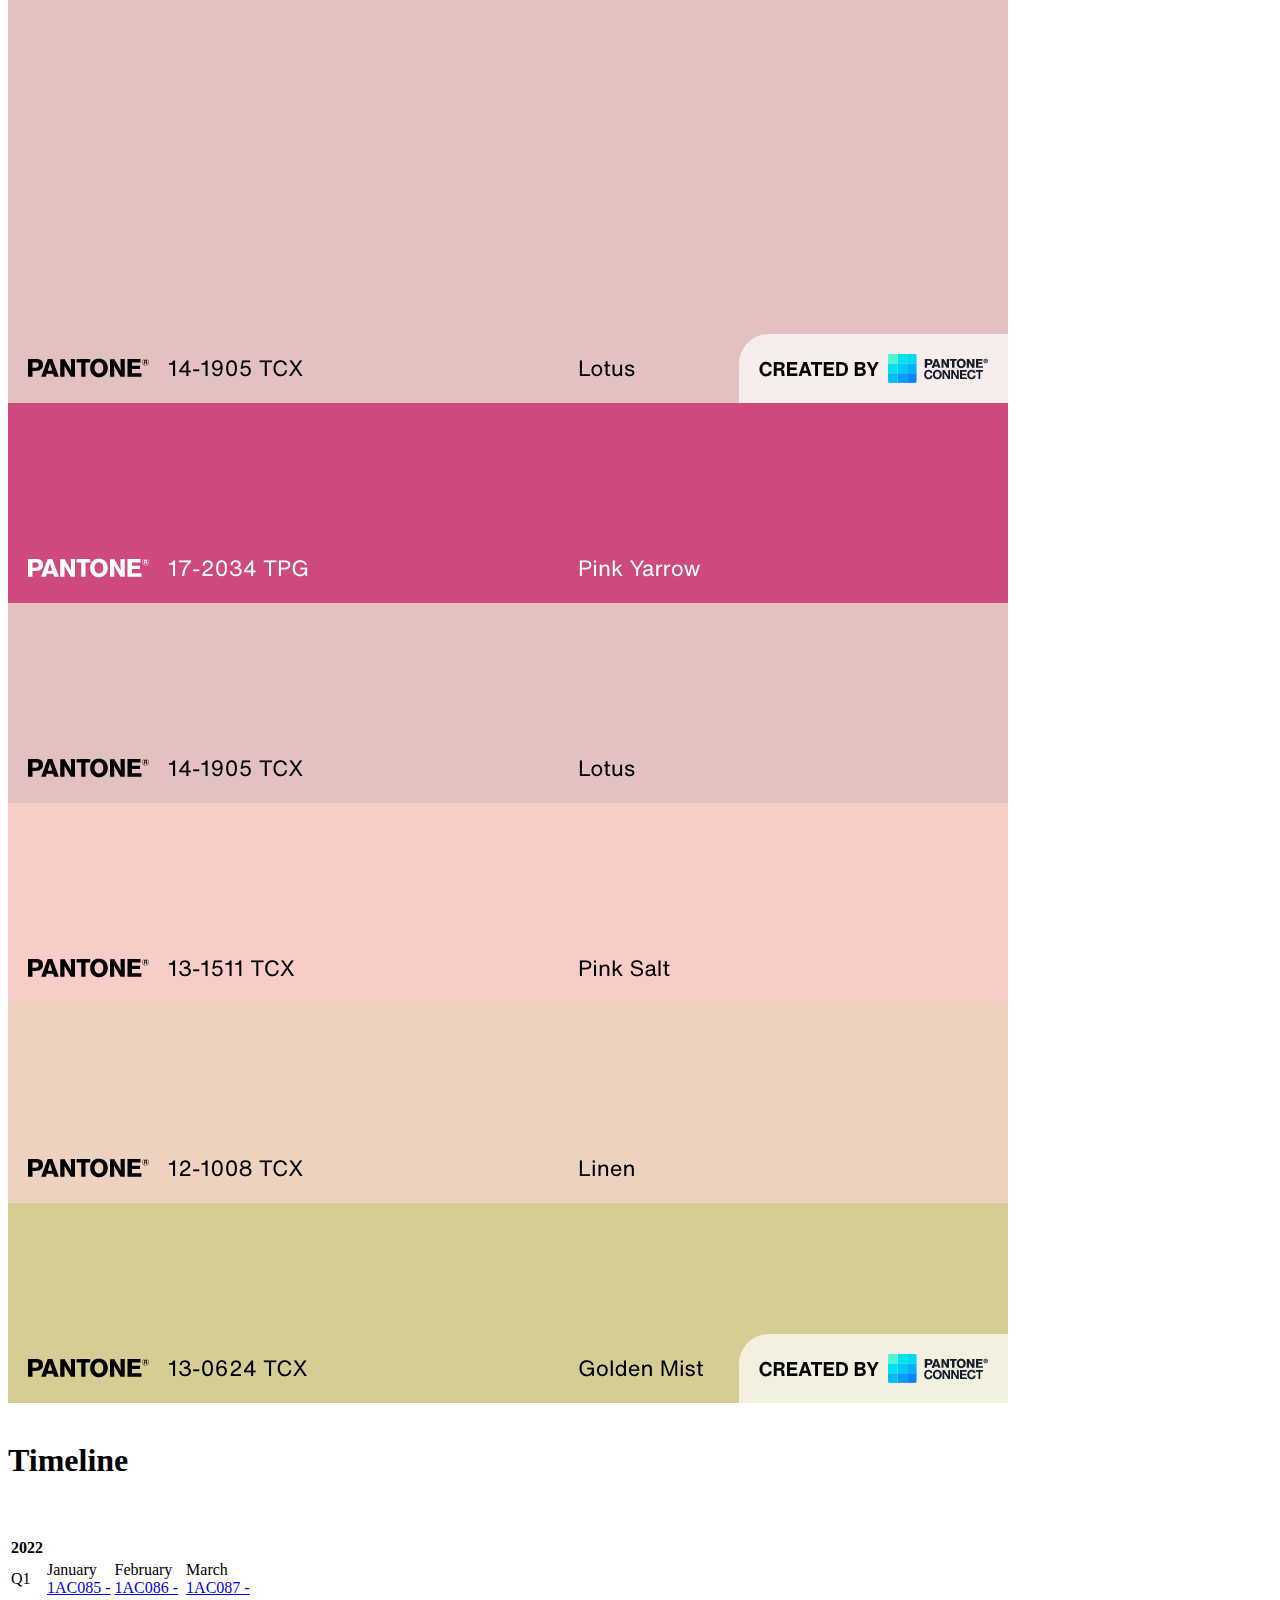
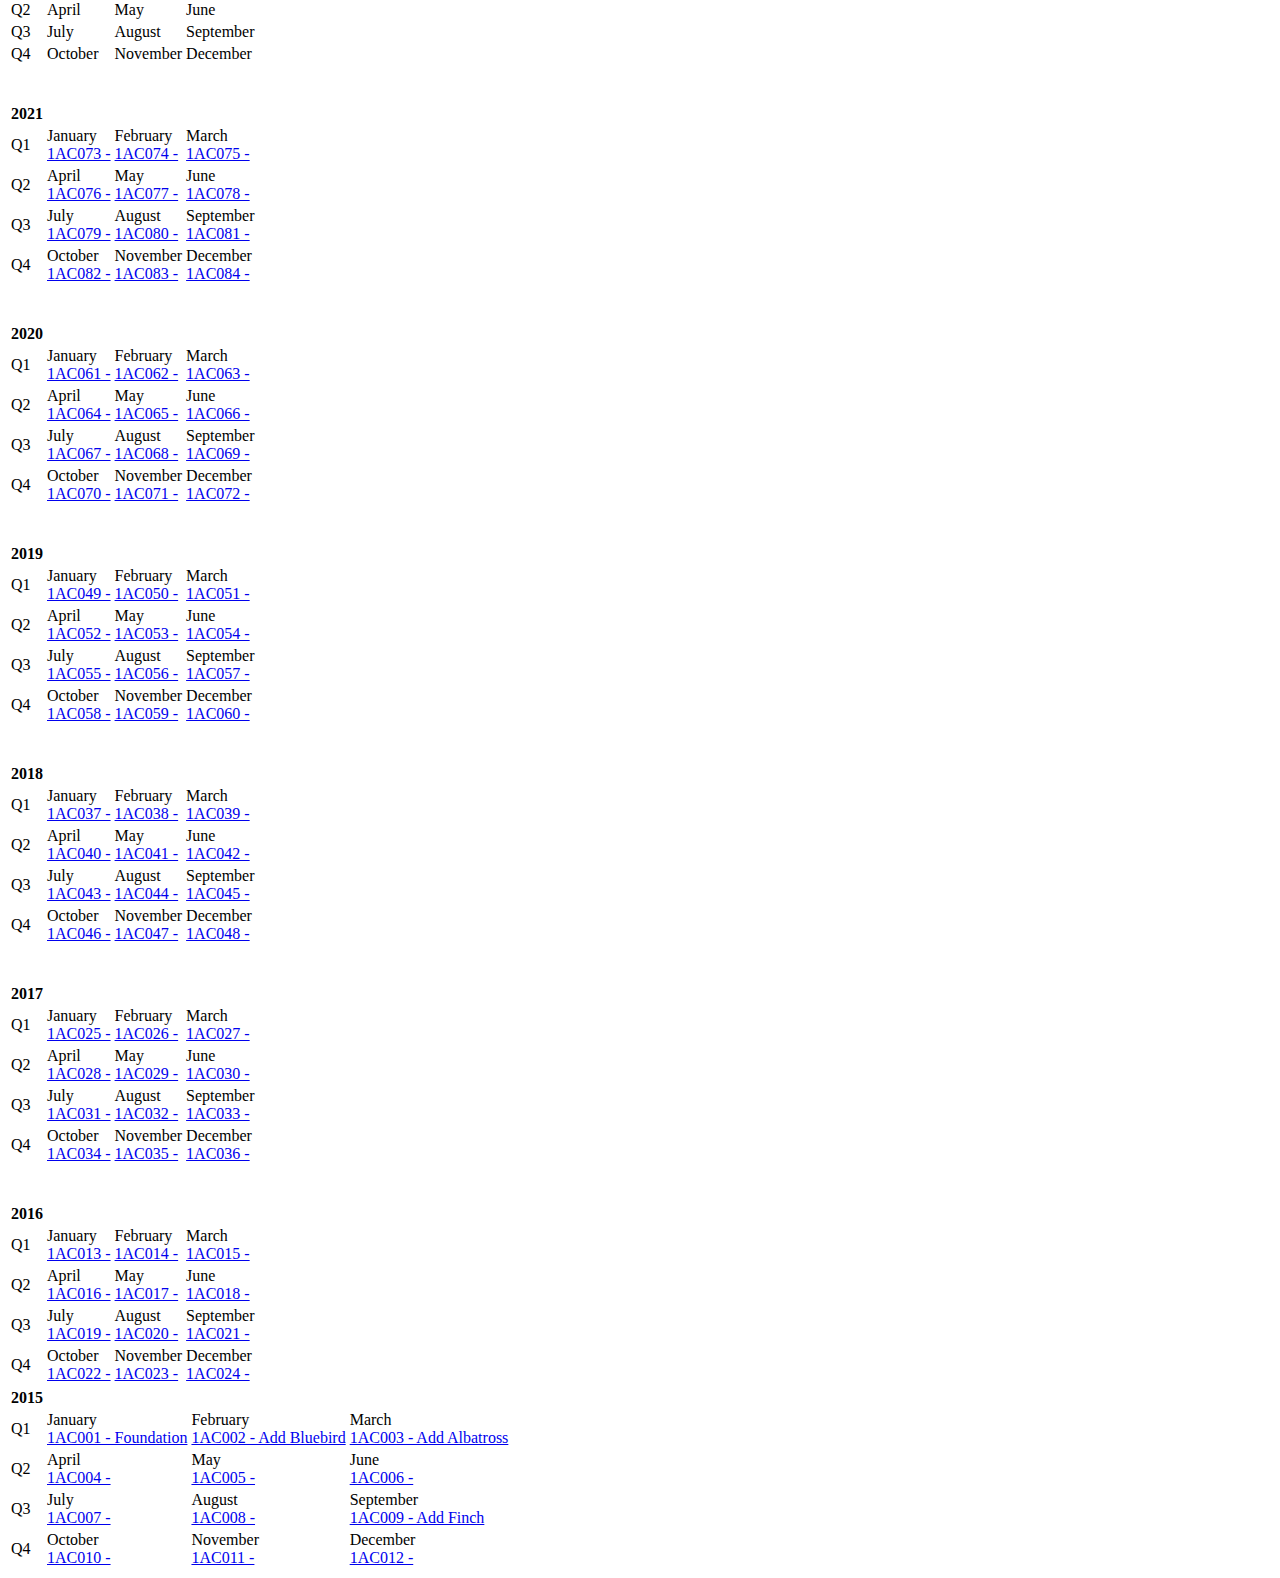
==== commit c8b1e27d: "File Refresh" ====
--- a/1AC/index.html
+++ b/1AC/index.html
@@ -1,8 +1,8 @@
 <html>
   <head>
     <title>1AC - American Cyborg</title>
-    <link rel="stylesheet" href="../style.css">
-    <link rel="stylesheet" href="cyborg-style.css">
+    <link rel="stylesheet" href="style/default.css">
+    <link rel="stylesheet" href="index-cyborg.css">
   </head>
 
   <body>
@@ -234,6 +234,359 @@
 
     <div class="default">
       <h1>Timeline</h1>
+
+      <br><br>
+      <table>
+        <th>2022</th>
+        <tr>
+          <td>Q1</td>
+          <td>January<br>
+            <a href="https://americancyb.org/cyborg-index/2022/01/report">
+              1AC085 - </a></td>
+          </td>
+          <td>February<br>
+            <a href="https://americancyb.org/cyborg-index/2022/02/report">
+              1AC086 - </a></td>
+          </td>
+          <td>March<br>
+            <a href="https://americancyb.org/cyborg-index/2022/03/report">
+              1AC087 - </a>
+          </td>
+        </tr>
+        <tr>
+          <td>Q2</td>
+          <td>April <br></td>
+          <td>May <br></td>
+          <td>June <br></td>
+        </tr>
+        <tr>
+          <td>Q3</td>
+          <td>July <br></td>
+          <td>August <br></td>
+          <td>September <br></td>
+        </tr>
+        <tr>
+          <td>Q4</td>
+          <td>October <br></td>
+          <td>November <br></td>
+          <td>December <br></td>
+        </tr>
+      </table>
+      <br><br>
+      <table>
+        <th>2021</th>
+        <tr>
+          <td>Q1</td>
+          <td>January<br>
+            <a href="https://americancyb.org/cyborg-index/2021/01/report">
+              1AC073 - </a></td>
+          <td>February<br>
+            <a href="https://americancyb.org/cyborg-index/2021/02/report">
+              1AC074 - </a></td>
+          <td>March<br>
+            <a href="https://americancyb.org/cyborg-index/2021/03/report">
+              1AC075 - </a></td>
+        </tr>
+        <tr>
+          <td>Q2</td>
+          <td>April<br>
+            <a href="https://americancyb.org/cyborg-index/2021/04/report">
+              1AC076 - </a></td>
+          <td>May<br>
+            <a href="https://americancyb.org/cyborg-index/2021/05/report">
+              1AC077 - </a></td>
+          <td>June<br>
+            <a href="https://americancyb.org/cyborg-index/2021/06/report">
+              1AC078 - </a></td>
+        </tr>
+        <tr>
+          <td>Q3</td>
+          <td>July<br>
+            <a href="https://americancyb.org/cyborg-index/2021/07/report">
+              1AC079 - </a></td>
+          <td>August<br>
+            <a href="https://americancyb.org/cyborg-index/2021/08/report">
+              1AC080 - </a></td>
+          <td>September<br>
+            <a href="https://americancyb.org/cyborg-index/2021/09/report">
+              1AC081 - </a></td>
+        </tr>
+        <tr>
+          <td>Q4</td>
+          <td>October<br>
+            <a href="https://americancyb.org/cyborg-index/2021/10/report">
+              1AC082 - </a></td>
+          <td>November<br>
+            <a href="https://americancyb.org/cyborg-index/2021/11/report">
+              1AC083 - </a></td>
+          <td>December<br>
+            <a href="https://americancyb.org/cyborg-index/2021/12/report">
+              1AC084 - </a></td>
+        </tr>
+      </table>
+      <br><br>
+      <table>
+        <th>2020</th>
+        <tr>
+          <td>Q1</td>
+          <td>January<br>
+            <a href="https://americancyb.org/cyborg-index/2020/01/report">
+              1AC061 - </a></td>
+          <td>February<br>
+            <a href="https://americancyb.org/cyborg-index/2020/02/report">
+              1AC062 - </a></td>
+          <td>March<br>
+            <a href="https://americancyb.org/cyborg-index/2020/03/report">
+              1AC063 - </a></td>
+        </tr>
+        <tr>
+          <td>Q2</td>
+          <td>April<br>
+            <a href="https://americancyb.org/cyborg-index/2020/04/report">
+              1AC064 - </a></td>
+          <td>May<br>
+            <a href="https://americancyb.org/cyborg-index/2020/05/report">
+              1AC065 - </a></td>
+          <td>June<br>
+            <a href="https://americancyb.org/cyborg-index/2020/06/report">
+              1AC066 - </a></td>
+        </tr>
+        <tr>
+          <td>Q3</td>
+          <td>July<br>
+            <a href="https://americancyb.org/cyborg-index/2020/07/report">
+              1AC067 - </a></td>
+          <td>August<br>
+            <a href="https://americancyb.org/cyborg-index/2020/08/report">
+              1AC068 - </a></td>
+          <td>September<br>
+            <a href="https://americancyb.org/cyborg-index/2020/09/report">
+              1AC069 - </a></td>
+        </tr>
+        <tr>
+          <td>Q4</td>
+          <td>October<br>
+            <a href="https://americancyb.org/cyborg-index/2020/10/report">
+              1AC070 - </a></td>
+          <td>November<br>
+            <a href="https://americancyb.org/cyborg-index/2020/11/report">
+              1AC071 - </a></td>
+          <td>December<br>
+            <a href="https://americancyb.org/cyborg-index/2020/12/report">
+              1AC072 - </a></td>
+        </tr>
+      </table>
+      <br><br>
+      <table>
+        <th>2019</th>
+        <tr>
+          <td>Q1</td>
+          <td>January<br>
+            <a href="https://americancyb.org/cyborg-index/2019/01/report">
+              1AC049 - </a></td>
+          <td>February<br>
+            <a href="https://americancyb.org/cyborg-index/2019/02/report">
+              1AC050 - </a></td>
+          <td>March<br>
+            <a href="https://americancyb.org/cyborg-index/2019/03/report">
+              1AC051 - </a></td>
+        </tr>
+        <tr>
+          <td>Q2</td>
+          <td>April<br>
+            <a href="https://americancyb.org/cyborg-index/2019/04/report">
+              1AC052 - </a></td>
+          <td>May<br>
+            <a href="https://americancyb.org/cyborg-index/2019/05/report">
+              1AC053 - </a></td>
+          <td>June<br>
+            <a href="https://americancyb.org/cyborg-index/2019/06/report">
+              1AC054 - </a></td>
+        </tr>
+        <tr>
+          <td>Q3</td>
+          <td>July<br>
+            <a href="https://americancyb.org/cyborg-index/2019/07/report">
+              1AC055 - </a></td>
+          <td>August<br>
+            <a href="https://americancyb.org/cyborg-index/2019/08/report">
+              1AC056 - </a></td>
+          <td>September<br>
+            <a href="https://americancyb.org/cyborg-index/2019/09/report">
+              1AC057 - </a></td>
+        </tr>
+        <tr>
+          <td>Q4</td>
+          <td>October<br>
+            <a href="https://americancyb.org/cyborg-index/2019/10/report">
+              1AC058 - </a></td>
+          <td>November<br>
+            <a href="https://americancyb.org/cyborg-index/2019/11/report">
+              1AC059 - </a></td>
+          <td>December<br>
+            <a href="https://americancyb.org/cyborg-index/2019/12/report">
+              1AC060 - </a></td>
+        </tr>
+      </table>
+    
+      <br><br>
+      <table>
+        <th>2018</th>
+        <tr>
+          <td>Q1</td>
+          <td>January<br>
+            <a href="https://americancyb.org/cyborg-index/2018/01/report">
+              1AC037 - </a></td>
+          <td>February<br>
+            <a href="https://americancyb.org/cyborg-index/2018/02/report">
+              1AC038 - </a></td>
+          <td>March<br>
+            <a href="https://americancyb.org/cyborg-index/2018/03/report">
+              1AC039 - </a></td>
+        </tr>
+        <tr>
+          <td>Q2</td>
+          <td>April<br>
+            <a href="https://americancyb.org/cyborg-index/2018/04/report">
+              1AC040 - </a></td>
+          <td>May<br>
+            <a href="https://americancyb.org/cyborg-index/2018/05/report">
+              1AC041 - </a></td>
+          <td>June<br>
+            <a href="https://americancyb.org/cyborg-index/2018/06/report">
+              1AC042 - </a></td>
+        </tr>
+        <tr>
+          <td>Q3</td>
+          <td>July<br>
+            <a href="https://americancyb.org/cyborg-index/2018/07/report">
+              1AC043 - </a></td>
+          <td>August<br>
+            <a href="https://americancyb.org/cyborg-index/2018/08/report">
+              1AC044 - </a></td>
+          <td>September<br>
+            <a href="https://americancyb.org/cyborg-index/2018/09/report">
+              1AC045 - </a></td>
+        </tr>
+        <tr>
+          <td>Q4</td>
+          <td>October<br>
+            <a href="https://americancyb.org/cyborg-index/2018/10/report">
+              1AC046 - </a></td>
+          <td>November<br>
+            <a href="https://americancyb.org/cyborg-index/2018/11/report">
+              1AC047 - </a></td>
+          <td>December<br>
+            <a href="https://americancyb.org/cyborg-index/2018/12/report">
+              1AC048 - </a></td>
+        </tr>
+      </table>
+  
+      <br><br>
+      <table>
+        <th>2017</th>
+        <tr>
+          <td>Q1</td>
+          <td>January<br>
+            <a href="https://americancyb.org/cyborg-index/2017/01/report">
+              1AC025 - </a></td>
+          <td>February<br>
+            <a href="https://americancyb.org/cyborg-index/2017/02/report">
+              1AC026 - </a></td>
+          <td>March<br>
+            <a href="https://americancyb.org/cyborg-index/2017/03/report">
+              1AC027 - </a></td>
+        </tr>
+        <tr>
+          <td>Q2</td>
+          <td>April<br>
+            <a href="https://americancyb.org/cyborg-index/2017/04/report">
+              1AC028 - </a></td>
+          <td>May<br>
+            <a href="https://americancyb.org/cyborg-index/2017/05/report">
+              1AC029 - </a></td>
+          <td>June<br>
+            <a href="https://americancyb.org/cyborg-index/2017/06/report">
+              1AC030 - </a></td>
+        </tr>
+        <tr>
+          <td>Q3</td>
+          <td>July<br>
+            <a href="https://americancyb.org/cyborg-index/2017/07/report">
+              1AC031 - </a></td>
+          <td>August<br>
+            <a href="https://americancyb.org/cyborg-index/2017/08/report">
+              1AC032 - </a></td>
+          <td>September<br>
+            <a href="https://americancyb.org/cyborg-index/2017/09/report">
+              1AC033 - </a></td>
+        </tr>
+        <tr>
+          <td>Q4</td>
+          <td>October<br>
+            <a href="https://americancyb.org/cyborg-index/2017/10/report">
+              1AC034 - </a></td>
+          <td>November<br>
+            <a href="https://americancyb.org/cyborg-index/2017/11/report">
+              1AC035 - </a></td>
+          <td>December<br>
+            <a href="https://americancyb.org/cyborg-index/2017/12/report">
+              1AC036 - </a></td>
+        </tr>
+      </table>
+    
+      <br><br>
+      <table>
+        <th>2016</th>
+        <tr>
+          <td>Q1</td>
+          <td>January<br>
+            <a href="https://americancyb.org/cyborg-index/2016/01/report">
+              1AC013 - </a></td>
+          <td>February<br>
+            <a href="https://americancyb.org/cyborg-index/2016/02/report">
+              1AC014 - </a></td>
+          <td>March<br>
+            <a href="https://americancyb.org/cyborg-index/2016/03/report">
+              1AC015 - </a></td>
+        </tr>
+        <tr>
+          <td>Q2</td>
+          <td>April<br>
+            <a href="https://americancyb.org/cyborg-index/2016/04/report">
+              1AC016 - </a></td>
+          <td>May<br>
+            <a href="https://americancyb.org/cyborg-index/2016/05/report">
+              1AC017 - </a></td>
+          <td>June<br>
+            <a href="https://americancyb.org/cyborg-index/2016/06/report">
+              1AC018 - </a></td>
+        </tr>
+        <tr>
+          <td>Q3</td>
+          <td>July<br>
+            <a href="https://americancyb.org/cyborg-index/2016/07/report">
+              1AC019 - </a></td>
+          <td>August<br>
+            <a href="https://americancyb.org/cyborg-index/2016/08/report">
+              1AC020 - </a></td>
+          <td>September<br>
+            <a href="https://americancyb.org/cyborg-index/2016/09/report">
+              1AC021 - </a></td>
+        </tr>
+        <tr>
+          <td>Q4</td>
+          <td>October<br>
+            <a href="https://americancyb.org/cyborg-index/2016/10/report">
+              1AC022 - </a></td>
+          <td>November<br>
+            <a href="https://americancyb.org/cyborg-index/2016/11/report">
+              1AC023 - </a></td>
+          <td>December<br>
+            <a href="https://americancyb.org/cyborg-index/2016/12/report">
+              1AC024 - </a></td>
+        </tr>
+      </table>
       <table>
         <th>2015</th>
         <tr>
@@ -285,362 +638,10 @@
               1AC012 - </a></td>
         </tr>
       </table>
-    
-      <br><br>
-      <table>
-        <th>2016</th>
-        <tr>
-          <td>Q1</td>
-          <td>January<br>
-            <a href="https://americancyb.org/cyborg-index/2016/01/report">
-              1AC013 - </a></td>
-          <td>February<br>
-            <a href="https://americancyb.org/cyborg-index/2016/02/report">
-              1AC014 - </a></td>
-          <td>March<br>
-            <a href="https://americancyb.org/cyborg-index/2016/03/report">
-              1AC015 - </a></td>
-        </tr>
-        <tr>
-          <td>Q2</td>
-          <td>April<br>
-            <a href="https://americancyb.org/cyborg-index/2016/04/report">
-              1AC016 - </a></td>
-          <td>May<br>
-            <a href="https://americancyb.org/cyborg-index/2016/05/report">
-              1AC017 - </a></td>
-          <td>June<br>
-            <a href="https://americancyb.org/cyborg-index/2016/06/report">
-              1AC018 - </a></td>
-        </tr>
-        <tr>
-          <td>Q3</td>
-          <td>July<br>
-            <a href="https://americancyb.org/cyborg-index/2016/07/report">
-              1AC019 - </a></td>
-          <td>August<br>
-            <a href="https://americancyb.org/cyborg-index/2016/08/report">
-              1AC020 - </a></td>
-          <td>September<br>
-            <a href="https://americancyb.org/cyborg-index/2016/09/report">
-              1AC021 - </a></td>
-        </tr>
-        <tr>
-          <td>Q4</td>
-          <td>October<br>
-            <a href="https://americancyb.org/cyborg-index/2016/10/report">
-              1AC022 - </a></td>
-          <td>November<br>
-            <a href="https://americancyb.org/cyborg-index/2016/11/report">
-              1AC023 - </a></td>
-          <td>December<br>
-            <a href="https://americancyb.org/cyborg-index/2016/12/report">
-              1AC024 - </a></td>
-        </tr>
-      </table>
-  
-      <br><br>
-      <table>
-        <th>2017</th>
-        <tr>
-          <td>Q1</td>
-          <td>January<br>
-            <a href="https://americancyb.org/cyborg-index/2017/01/report">
-              1AC025 - </a></td>
-          <td>February<br>
-            <a href="https://americancyb.org/cyborg-index/2017/02/report">
-              1AC026 - </a></td>
-          <td>March<br>
-            <a href="https://americancyb.org/cyborg-index/2017/03/report">
-              1AC027 - </a></td>
-        </tr>
-        <tr>
-          <td>Q2</td>
-          <td>April<br>
-            <a href="https://americancyb.org/cyborg-index/2017/04/report">
-              1AC028 - </a></td>
-          <td>May<br>
-            <a href="https://americancyb.org/cyborg-index/2017/05/report">
-              1AC029 - </a></td>
-          <td>June<br>
-            <a href="https://americancyb.org/cyborg-index/2017/06/report">
-              1AC030 - </a></td>
-        </tr>
-        <tr>
-          <td>Q3</td>
-          <td>July<br>
-            <a href="https://americancyb.org/cyborg-index/2017/07/report">
-              1AC031 - </a></td>
-          <td>August<br>
-            <a href="https://americancyb.org/cyborg-index/2017/08/report">
-              1AC032 - </a></td>
-          <td>September<br>
-            <a href="https://americancyb.org/cyborg-index/2017/09/report">
-              1AC033 - </a></td>
-        </tr>
-        <tr>
-          <td>Q4</td>
-          <td>October<br>
-            <a href="https://americancyb.org/cyborg-index/2017/10/report">
-              1AC034 - </a></td>
-          <td>November<br>
-            <a href="https://americancyb.org/cyborg-index/2017/11/report">
-              1AC035 - </a></td>
-          <td>December<br>
-            <a href="https://americancyb.org/cyborg-index/2017/12/report">
-              1AC036 - </a></td>
-        </tr>
-      </table>
-    
-      <br><br>
-      <table>
-        <th>2018</th>
-        <tr>
-          <td>Q1</td>
-          <td>January<br>
-            <a href="https://americancyb.org/cyborg-index/2018/01/report">
-              1AC037 - </a></td>
-          <td>February<br>
-            <a href="https://americancyb.org/cyborg-index/2018/02/report">
-              1AC038 - </a></td>
-          <td>March<br>
-            <a href="https://americancyb.org/cyborg-index/2018/03/report">
-              1AC039 - </a></td>
-        </tr>
-        <tr>
-          <td>Q2</td>
-          <td>April<br>
-            <a href="https://americancyb.org/cyborg-index/2018/04/report">
-              1AC040 - </a></td>
-          <td>May<br>
-            <a href="https://americancyb.org/cyborg-index/2018/05/report">
-              1AC041 - </a></td>
-          <td>June<br>
-            <a href="https://americancyb.org/cyborg-index/2018/06/report">
-              1AC042 - </a></td>
-        </tr>
-        <tr>
-          <td>Q3</td>
-          <td>July<br>
-            <a href="https://americancyb.org/cyborg-index/2018/07/report">
-              1AC043 - </a></td>
-          <td>August<br>
-            <a href="https://americancyb.org/cyborg-index/2018/08/report">
-              1AC044 - </a></td>
-          <td>September<br>
-            <a href="https://americancyb.org/cyborg-index/2018/09/report">
-              1AC045 - </a></td>
-        </tr>
-        <tr>
-          <td>Q4</td>
-          <td>October<br>
-            <a href="https://americancyb.org/cyborg-index/2018/10/report">
-              1AC046 - </a></td>
-          <td>November<br>
-            <a href="https://americancyb.org/cyborg-index/2018/11/report">
-              1AC047 - </a></td>
-          <td>December<br>
-            <a href="https://americancyb.org/cyborg-index/2018/12/report">
-              1AC048 - </a></td>
-        </tr>
-      </table>
-
-      <br><br>
-      <table>
-        <th>2019</th>
-        <tr>
-          <td>Q1</td>
-          <td>January<br>
-            <a href="https://americancyb.org/cyborg-index/2019/01/report">
-              1AC049 - </a></td>
-          <td>February<br>
-            <a href="https://americancyb.org/cyborg-index/2019/02/report">
-              1AC050 - </a></td>
-          <td>March<br>
-            <a href="https://americancyb.org/cyborg-index/2019/03/report">
-              1AC051 - </a></td>
-        </tr>
-        <tr>
-          <td>Q2</td>
-          <td>April<br>
-            <a href="https://americancyb.org/cyborg-index/2019/04/report">
-              1AC052 - </a></td>
-          <td>May<br>
-            <a href="https://americancyb.org/cyborg-index/2019/05/report">
-              1AC053 - </a></td>
-          <td>June<br>
-            <a href="https://americancyb.org/cyborg-index/2019/06/report">
-              1AC054 - </a></td>
-        </tr>
-        <tr>
-          <td>Q3</td>
-          <td>July<br>
-            <a href="https://americancyb.org/cyborg-index/2019/07/report">
-              1AC055 - </a></td>
-          <td>August<br>
-            <a href="https://americancyb.org/cyborg-index/2019/08/report">
-              1AC056 - </a></td>
-          <td>September<br>
-            <a href="https://americancyb.org/cyborg-index/2019/09/report">
-              1AC057 - </a></td>
-        </tr>
-        <tr>
-          <td>Q4</td>
-          <td>October<br>
-            <a href="https://americancyb.org/cyborg-index/2019/10/report">
-              1AC058 - </a></td>
-          <td>November<br>
-            <a href="https://americancyb.org/cyborg-index/2019/11/report">
-              1AC059 - </a></td>
-          <td>December<br>
-            <a href="https://americancyb.org/cyborg-index/2019/12/report">
-              1AC060 - </a></td>
-        </tr>
-      </table>
-
-      <br><br>
-      <table>
-        <th>2020</th>
-        <tr>
-          <td>Q1</td>
-          <td>January<br>
-            <a href="https://americancyb.org/cyborg-index/2020/01/report">
-              1AC061 - </a></td>
-          <td>February<br>
-            <a href="https://americancyb.org/cyborg-index/2020/02/report">
-              1AC062 - </a></td>
-          <td>March<br>
-            <a href="https://americancyb.org/cyborg-index/2020/03/report">
-              1AC063 - </a></td>
-        </tr>
-        <tr>
-          <td>Q2</td>
-          <td>April<br>
-            <a href="https://americancyb.org/cyborg-index/2020/04/report">
-              1AC064 - </a></td>
-          <td>May<br>
-            <a href="https://americancyb.org/cyborg-index/2020/05/report">
-              1AC065 - </a></td>
-          <td>June<br>
-            <a href="https://americancyb.org/cyborg-index/2020/06/report">
-              1AC066 - </a></td>
-        </tr>
-        <tr>
-          <td>Q3</td>
-          <td>July<br>
-            <a href="https://americancyb.org/cyborg-index/2020/07/report">
-              1AC067 - </a></td>
-          <td>August<br>
-            <a href="https://americancyb.org/cyborg-index/2020/08/report">
-              1AC068 - </a></td>
-          <td>September<br>
-            <a href="https://americancyb.org/cyborg-index/2020/09/report">
-              1AC069 - </a></td>
-        </tr>
-        <tr>
-          <td>Q4</td>
-          <td>October<br>
-            <a href="https://americancyb.org/cyborg-index/2020/10/report">
-              1AC070 - </a></td>
-          <td>November<br>
-            <a href="https://americancyb.org/cyborg-index/2020/11/report">
-              1AC071 - </a></td>
-          <td>December<br>
-            <a href="https://americancyb.org/cyborg-index/2020/12/report">
-              1AC072 - </a></td>
-        </tr>
-      </table>
-
-      <br><br>
-      <table>
-        <th>2021</th>
-        <tr>
-          <td>Q1</td>
-          <td>January<br>
-            <a href="https://americancyb.org/cyborg-index/2021/01/report">
-              1AC073 - </a></td>
-          <td>February<br>
-            <a href="https://americancyb.org/cyborg-index/2021/02/report">
-              1AC074 - </a></td>
-          <td>March<br>
-            <a href="https://americancyb.org/cyborg-index/2021/03/report">
-              1AC075 - </a></td>
-        </tr>
-        <tr>
-          <td>Q2</td>
-          <td>April<br>
-            <a href="https://americancyb.org/cyborg-index/2021/04/report">
-              1AC076 - </a></td>
-          <td>May<br>
-            <a href="https://americancyb.org/cyborg-index/2021/05/report">
-              1AC077 - </a></td>
-          <td>June<br>
-            <a href="https://americancyb.org/cyborg-index/2021/06/report">
-              1AC078 - </a></td>
-        </tr>
-        <tr>
-          <td>Q3</td>
-          <td>July<br>
-            <a href="https://americancyb.org/cyborg-index/2021/07/report">
-              1AC079 - </a></td>
-          <td>August<br>
-            <a href="https://americancyb.org/cyborg-index/2021/08/report">
-              1AC080 - </a></td>
-          <td>September<br>
-            <a href="https://americancyb.org/cyborg-index/2021/09/report">
-              1AC081 - </a></td>
-        </tr>
-        <tr>
-          <td>Q4</td>
-          <td>October<br>
-            <a href="https://americancyb.org/cyborg-index/2021/10/report">
-              1AC082 - </a></td>
-          <td>November<br>
-            <a href="https://americancyb.org/cyborg-index/2021/11/report">
-              1AC083 - </a></td>
-          <td>December<br>
-            <a href="https://americancyb.org/cyborg-index/2021/12/report">
-              1AC084 - </a></td>
-        </tr>
-      </table>
-
-      <br><br>
-      <table>
-        <th>2022</th>
-        <tr>
-          <td>Q1</td>
-          <td>January<br>
-            <a href="https://americancyb.org/cyborg-index/2022/01/report">
-              1AC085 - </a></td>
-          </td>
-          <td>February<br>
-            <a href="https://americancyb.org/cyborg-index/2022/02/report">
-              1AC086 - </a></td>
-          </td>
-          <td>March<br>
-            <a href="https://americancyb.org/cyborg-index/2022/03/report">
-              1AC087 - </a>
-          </td>
-        </tr>
-        <tr>
-          <td>Q2</td>
-          <td>April <br></td>
-          <td>May <br></td>
-          <td>June <br></td>
-        </tr>
-        <tr>
-          <td>Q3</td>
-          <td>July <br></td>
-          <td>August <br></td>
-          <td>September <br></td>
-        </tr>
-        <tr>
-          <td>Q4</td>
-          <td>October <br></td>
-          <td>November <br></td>
-          <td>December <br></td>
-        </tr>
-      </table>
+
+
+
+
     </div>
     
 </body>
